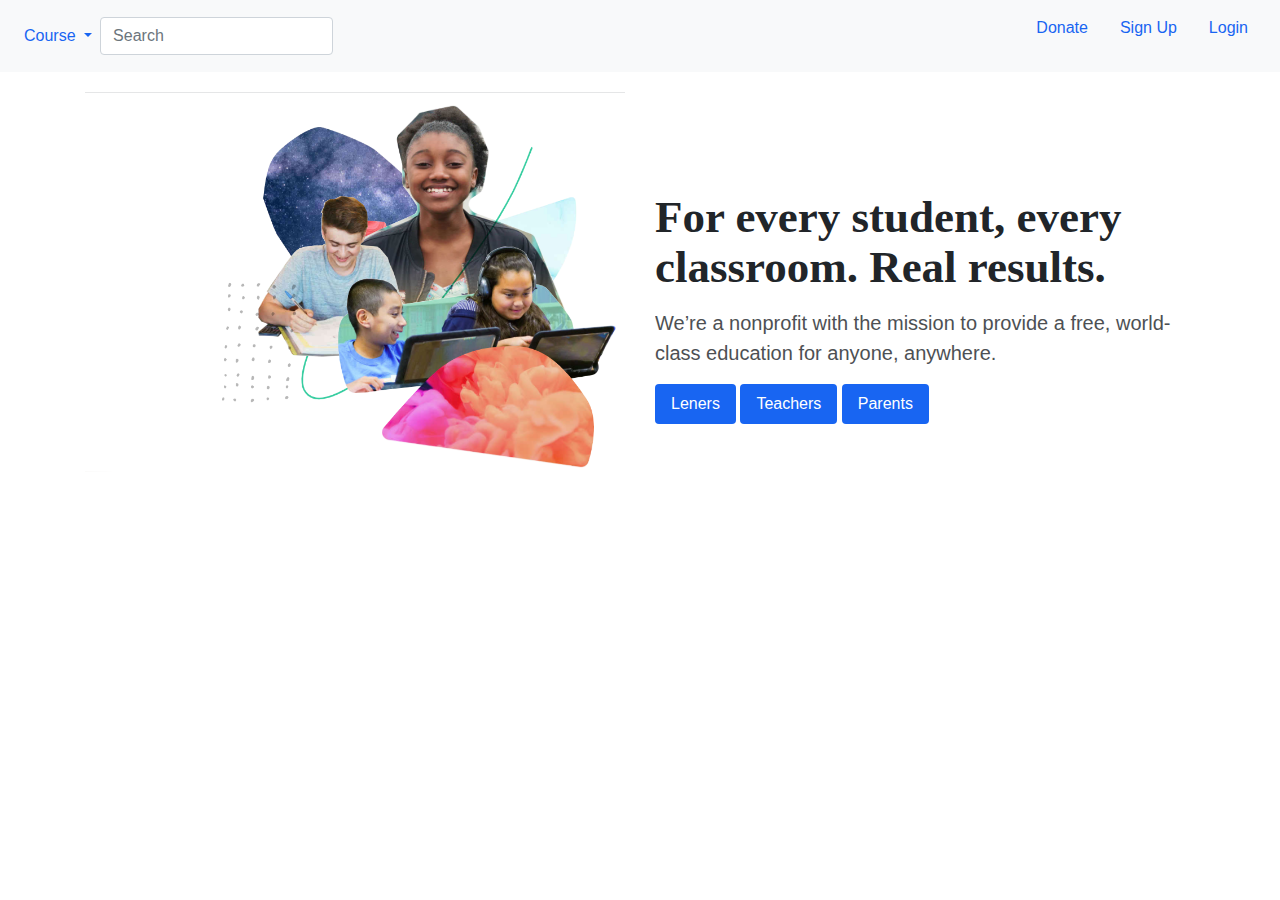
==== index.html @ 27c028d6 "asset a folder just used to add an image" ====
<!DOCTYPE html>
<html lang="en">
<head>
    <meta charset="UTF-8">
    <meta name="viewport" content="width=device-width, initial-scale=1.0">
    <title>Document</title>
    <link rel="stylesheet" href="css/bootstrap.css">
    <link rel="stylesheet" href="css/style.css">
</head>
<!-- <body>

    <h1>FIRST PROGRAM</h1>
    <nav class="navbar navbar-expand-lg navbar-light bg-light">
        <a class="nav-link dropdown-toggle" href="#" id="navbarDropdown" role="button" data-toggle="dropdown" aria-haspopup="true" aria-expanded="false">
            Course
          </a>
        
        <form class="form-inline my-2 my-lg-0">
            <input class="form-control mr-sm-2" type="search" placeholder="Search" aria-label="Search">
            <button class="btn btn-outline-success my-2 my-sm-0" type="submit">Search</button>
          </form>
        <button class="navbar-toggler" type="button" data-toggle="collapse" data-target="#navbarSupportedContent" aria-controls="navbarSupportedContent" aria-expanded="false" aria-label="Toggle navigation">
          <span class="navbar-toggler-icon"></span>
        </button>
      
        <div class="collapse navbar-collapse" id="navbarSupportedContent">
          <ul class="navbar-nav mr-auto">
            <li class="nav-item active">
              <a class="nav-link right" href="#">Donate <span class="sr-only" >(current)</span></a>
            </li>
            <li class="nav-item">
              <a class="nav-link" href="#">Log in</a>
            </li>
            <li class="nav-item dropdown">
              
              <div class="dropdown-menu" aria-labelledby="navbarDropdown">
                <a class="dropdown-item" href="#">Action</a>
                <a class="dropdown-item" href="#">Another action</a>
                <div class="dropdown-divider"></div>
                <a class="dropdown-item" href="#">Something else here</a>
              </div>
            </li>
            <li class="nav-item">
              <a class="nav-link disabled" href="#">Disabled</a>
            </li>
          </ul>
          
        </div>
      </nav>

    <div class="row">
       
        <div class="col">Section 1</div>
        <div class="col">Section 2</div>
        
     
</body> -->
<body>
    <nav class="navbar navbar-expand-lg navbar-light bg-light">
        <ul class="navbar-nav mr-auto">

            <li class="nav-item dropdown">
                <a class="nav-link dropdown-toggle text" href="#" id="navbarDropdown" role="button" data-toggle="dropdown" aria-haspopup="true" aria-expanded="false">
                  Course
                </a>
                <div class="dropdown-menu" aria-labelledby="navbarDropdown">
                  <a class="dropdown-item" href="#">Action</a>
                  <a class="dropdown-item" href="#">Another action</a>
                  <div class="dropdown-divider"></div>
                  <a class="dropdown-item" href="#">Something else here</a>
                </div>
              </li>
        </ul>

        <form class="form-inline my-2 my-lg-0">
            
            <input class="form-control mr-sm-2 text" type="search" placeholder="Search" aria-label="Search">
           
          </form>
        
      
        <div class="collapse navbar-collapse" id="navbarSupportedContent">
          <ul class="navbar-nav mr-auto">
            
          </ul>
          <div class="form-inline my-2 my-lg-0">
            <p class="nav-link text" >Donate </p>
            <p class="nav-link text" >Sign Up </p>
            <p class="nav-link text" > Login</p>
            
          </div>
        </div>
      </nav>
    <div class="container">
        <div class="row">
          <div class="col-lg-6">
              <img src="./asset/Capture1.PNG" alt="" class="img">
          </div>
          <div class="col-lg-6">
            <div class="head">
                <p class="text-head">For every student,
                    every classroom.
                    Real results.
                </p>
                <p class="text-sub">
                    We’re a nonprofit with the mission to provide a free, world-class education for anyone, anywhere.
                </p>
            </div>
            <div class="button-sec">
                <button class="button">Leners</button>
                <button class="button">Teachers</button>
                <button class="button">Parents</button>
            </div>
          </div>
        </div>
    </div>
      
</body>
</html>
---- css/style.css ----
.text
{
    color: #1865f2 !important;
}
.head
{
   margin-top: 100px;

}
.text-sub
{
  font-size: 20px;
  opacity: 0.8;  
}
.text-head
{
    font-family: 'Source Serif Pro', 'Noto Serif', serif !important;
    font-size: 45px !important;
    font-weight: 600 !important;
    line-height: 50px !important;
}
.button
 {
    -webkit-box-pack: center !important;
    -ms-flex-pack: center !important;
    -webkit-box-align: center !important;
    -ms-flex-align: center !important;
    position: relative !important;
    display: -webkit-inline-box !important;
    display: -moz-inline-box !important;
    display: -ms-inline-flexbox !important;
    display: -webkit-inline-flex !important;
    display: inline-flex !important;
    -webkit-align-items: center !important;
    align-items: center !important;
    -webkit-justify-content: center !important;
    justify-content: center !important;
    height: 40px !important;
    padding-top: 0px !important;
    padding-bottom: 0px !important;
    border: none !important;
    border-radius: 4px !important;
    cursor: pointer !important;
    outline: none !important;
    text-decoration: none !important;
    -moz-box-sizing: border-box !important;
    box-sizing: border-box !important;
    -ms-touch-action: manipulation !important;
    touch-action: manipulation !important;
    -webkit-user-select: none !important;
    -moz-user-select: none !important;
    -ms-user-select: none !important;
    user-select: none !important;
    background: #1865f2 !important;
    color: #ffffff !important;
    padding-left: 16px !important;
    padding-right: 16px !important;
}
.img
{
    width: 100%;
}
.container 
{
    
    margin-top: 20px;
}
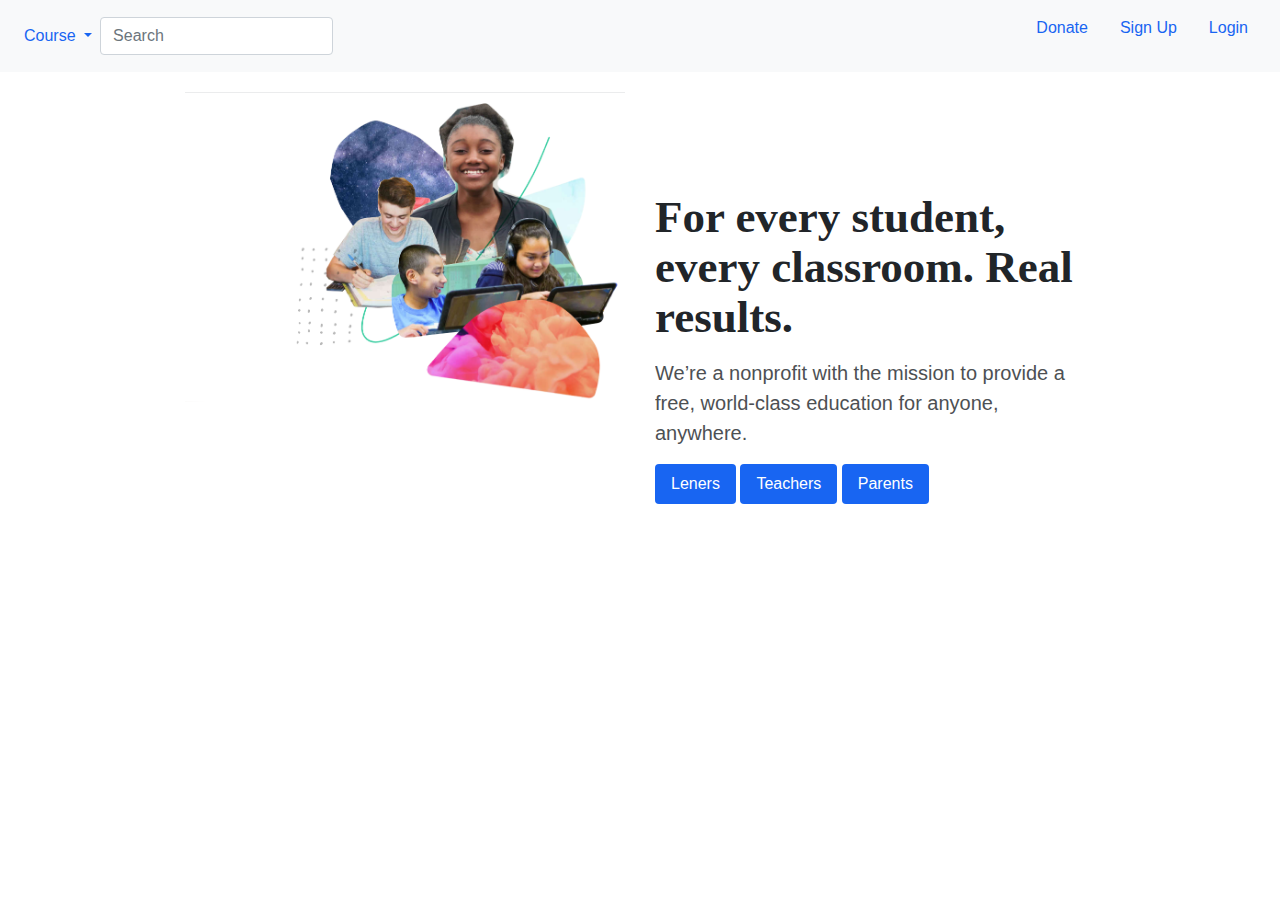
==== commit aeb93bb2: "edited the width of home page container" ====
--- a/index.html
+++ b/index.html
@@ -7,54 +7,7 @@
     <link rel="stylesheet" href="css/bootstrap.css">
     <link rel="stylesheet" href="css/style.css">
 </head>
-<!-- <body>
 
-    <h1>FIRST PROGRAM</h1>
-    <nav class="navbar navbar-expand-lg navbar-light bg-light">
-        <a class="nav-link dropdown-toggle" href="#" id="navbarDropdown" role="button" data-toggle="dropdown" aria-haspopup="true" aria-expanded="false">
-            Course
-          </a>
-        
-        <form class="form-inline my-2 my-lg-0">
-            <input class="form-control mr-sm-2" type="search" placeholder="Search" aria-label="Search">
-            <button class="btn btn-outline-success my-2 my-sm-0" type="submit">Search</button>
-          </form>
-        <button class="navbar-toggler" type="button" data-toggle="collapse" data-target="#navbarSupportedContent" aria-controls="navbarSupportedContent" aria-expanded="false" aria-label="Toggle navigation">
-          <span class="navbar-toggler-icon"></span>
-        </button>
-      
-        <div class="collapse navbar-collapse" id="navbarSupportedContent">
-          <ul class="navbar-nav mr-auto">
-            <li class="nav-item active">
-              <a class="nav-link right" href="#">Donate <span class="sr-only" >(current)</span></a>
-            </li>
-            <li class="nav-item">
-              <a class="nav-link" href="#">Log in</a>
-            </li>
-            <li class="nav-item dropdown">
-              
-              <div class="dropdown-menu" aria-labelledby="navbarDropdown">
-                <a class="dropdown-item" href="#">Action</a>
-                <a class="dropdown-item" href="#">Another action</a>
-                <div class="dropdown-divider"></div>
-                <a class="dropdown-item" href="#">Something else here</a>
-              </div>
-            </li>
-            <li class="nav-item">
-              <a class="nav-link disabled" href="#">Disabled</a>
-            </li>
-          </ul>
-          
-        </div>
-      </nav>
-
-    <div class="row">
-       
-        <div class="col">Section 1</div>
-        <div class="col">Section 2</div>
-        
-     
-</body> -->
 <body>
     <nav class="navbar navbar-expand-lg navbar-light bg-light">
         <ul class="navbar-nav mr-auto">
@@ -91,7 +44,7 @@
           </div>
         </div>
       </nav>
-    <div class="container">
+    <div class="container homepage-container">
         <div class="row">
           <div class="col-lg-6">
               <img src="./asset/Capture1.PNG" alt="" class="img">
--- a/css/style.css
+++ b/css/style.css
@@ -65,4 +65,9 @@
     
     margin-top: 20px;
 }
-   +   
+@media(min-width: 992px){
+    .homepage-container{
+        max-width: 940px;
+    }
+}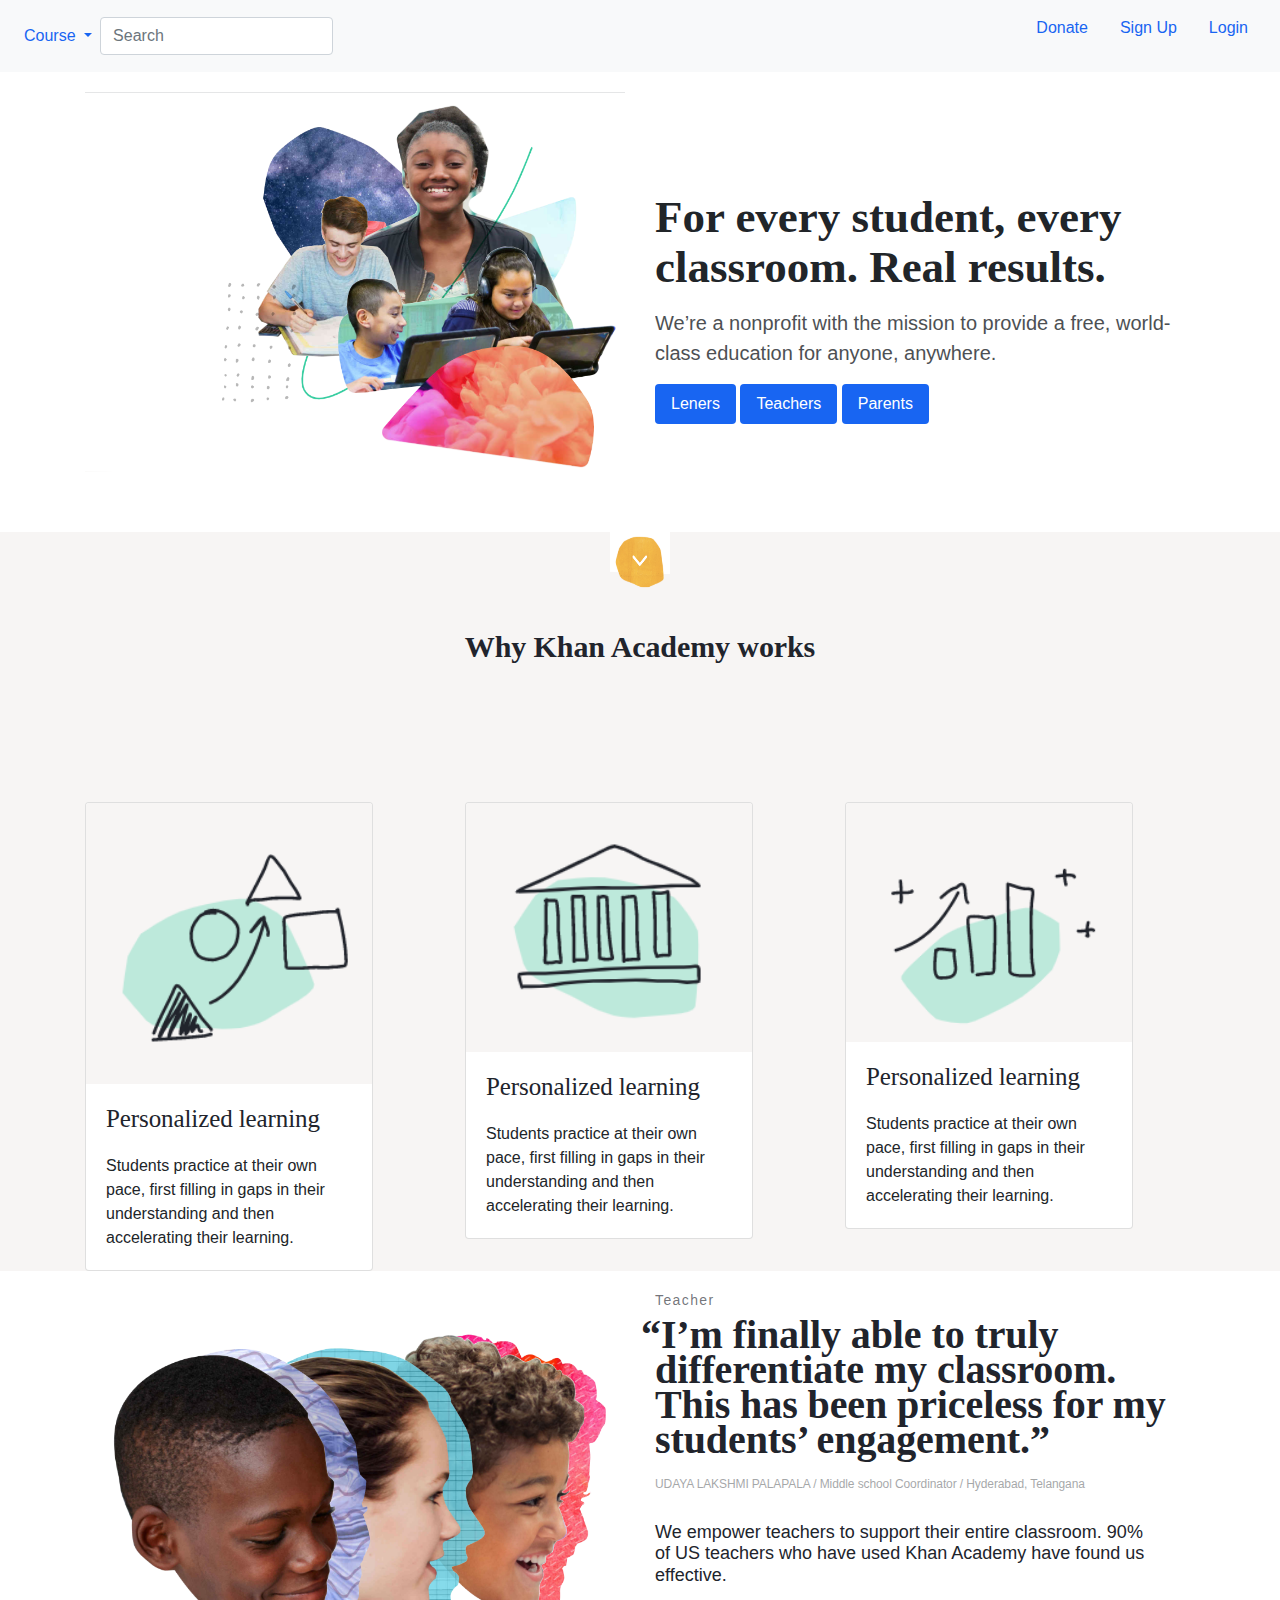
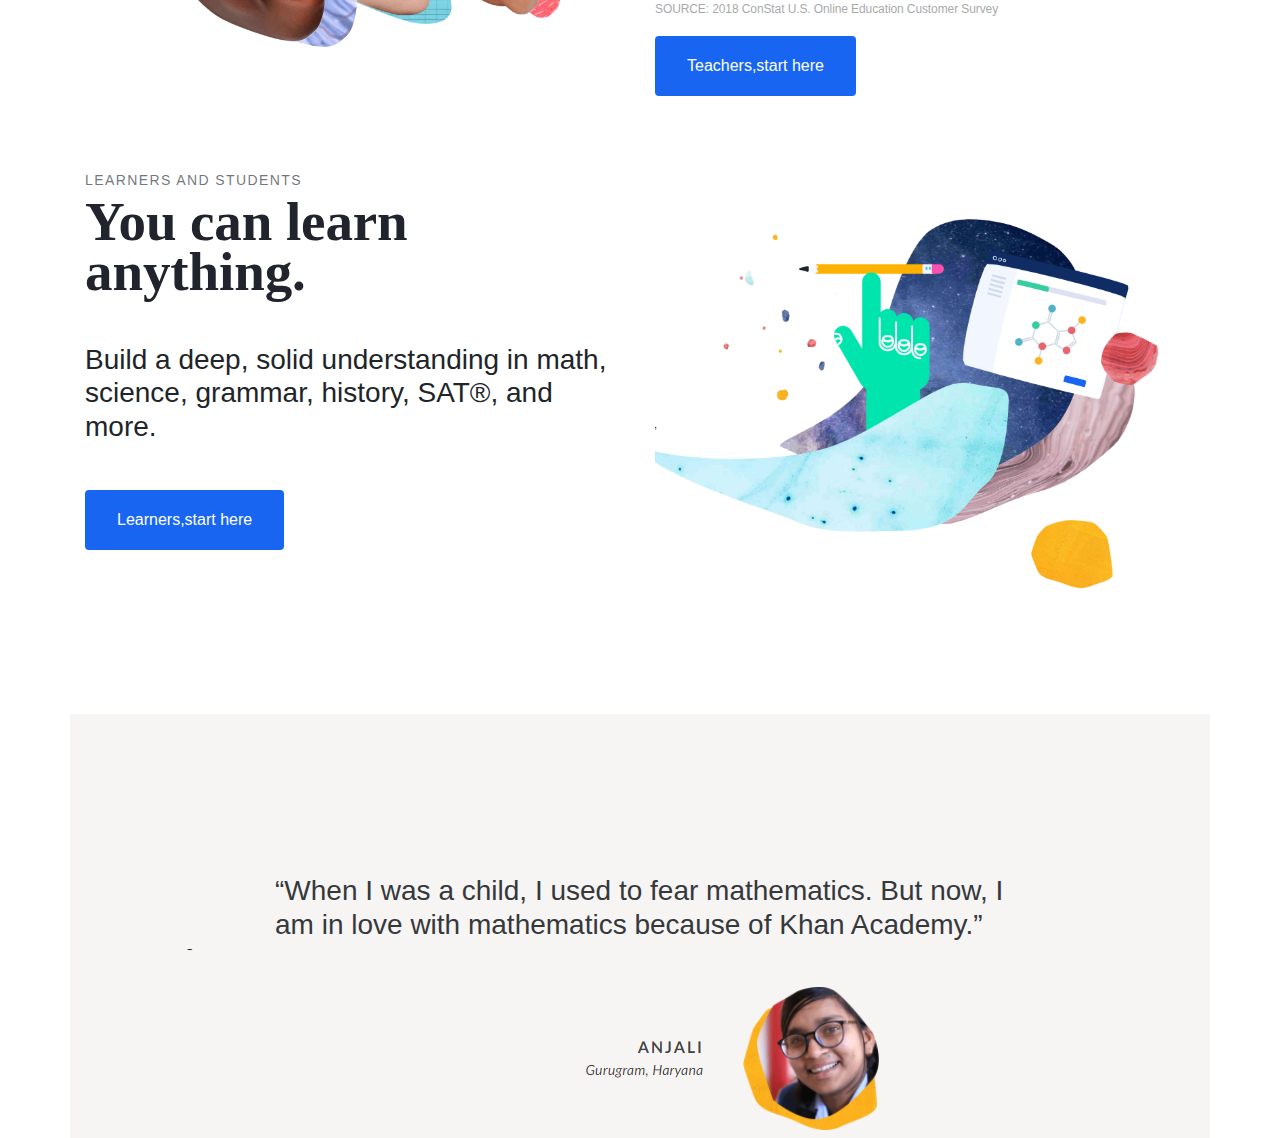
==== commit 0610400d: "today" ====
--- a/index.html
+++ b/index.html
@@ -7,7 +7,54 @@
     <link rel="stylesheet" href="css/bootstrap.css">
     <link rel="stylesheet" href="css/style.css">
 </head>
-
+<!-- <body>
+
+    <h1>FIRST PROGRAM</h1>
+    <nav class="navbar navbar-expand-lg navbar-light bg-light">
+        <a class="nav-link dropdown-toggle" href="#" id="navbarDropdown" role="button" data-toggle="dropdown" aria-haspopup="true" aria-expanded="false">
+            Course
+          </a>
+        
+        <form class="form-inline my-2 my-lg-0">
+            <input class="form-control mr-sm-2" type="search" placeholder="Search" aria-label="Search">
+            <button class="btn btn-outline-success my-2 my-sm-0" type="submit">Search</button>
+          </form>
+        <button class="navbar-toggler" type="button" data-toggle="collapse" data-target="#navbarSupportedContent" aria-controls="navbarSupportedContent" aria-expanded="false" aria-label="Toggle navigation">
+          <span class="navbar-toggler-icon"></span>
+        </button>
+      
+        <div class="collapse navbar-collapse" id="navbarSupportedContent">
+          <ul class="navbar-nav mr-auto">
+            <li class="nav-item active">
+              <a class="nav-link right" href="#">Donate <span class="sr-only" >(current)</span></a>
+            </li>
+            <li class="nav-item">
+              <a class="nav-link" href="#">Log in</a>
+            </li>
+            <li class="nav-item dropdown">
+              
+              <div class="dropdown-menu" aria-labelledby="navbarDropdown">
+                <a class="dropdown-item" href="#">Action</a>
+                <a class="dropdown-item" href="#">Another action</a>
+                <div class="dropdown-divider"></div>
+                <a class="dropdown-item" href="#">Something else here</a>
+              </div>
+            </li>
+            <li class="nav-item">
+              <a class="nav-link disabled" href="#">Disabled</a>
+            </li>
+          </ul>
+          
+        </div>
+      </nav>
+
+    <div class="row">
+       
+        <div class="col">Section 1</div>
+        <div class="col">Section 2</div>
+        
+     
+</body> -->
 <body>
     <nav class="navbar navbar-expand-lg navbar-light bg-light">
         <ul class="navbar-nav mr-auto">
@@ -44,7 +91,7 @@
           </div>
         </div>
       </nav>
-    <div class="container homepage-container">
+    <div class="container">
         <div class="row">
           <div class="col-lg-6">
               <img src="./asset/Capture1.PNG" alt="" class="img">
@@ -67,6 +114,117 @@
           </div>
         </div>
     </div>
-      
+   <div class=second-section>
+     <div class="center-align">
+            <img src="asset/5.PNG" class="img-btn">
+     </div>
+    <h2 class="h2-style">Why Khan Academy works</h2> 
+    <div class="container">
+      <div class="row">
+        <div class="col-lg-4">
+          <div class="card" style="width: 18rem;">
+            <img src="./asset/1.PNG" class="card-img-top" alt="...">
+            <div class="card-body">
+              <h3 class=h3-style>Personalized learning</h3>
+              <p class="card-text">Students practice at their own pace, first filling in gaps in their understanding and then accelerating their learning.</p>
+            </div>
+          </div>
+        </div>
+        <div class="col-lg-4">
+          <div class="card" style="width: 18rem;">
+            <img src="./asset/2.PNG" class="card-img-top" alt="...">
+            <div class="card-body">
+              <h3 class=h3-style>Personalized learning</h3>
+              <p class="card-text">Students practice at their own pace, first filling in gaps in their understanding and then accelerating their learning.</p>
+            </div>
+          </div>
+        </div>
+        <div class="col-lg-4">
+          <div class="card" style="width: 18rem;">
+            <img src="./asset/3.PNG" class="card-img-top" alt="...">
+            <div class="card-body">
+              <h3 class=h3-style>Personalized learning</h3>
+              <p class="card-text">Students practice at their own pace, first filling in gaps in their understanding and then accelerating their learning.</p>
+            </div>
+          </div>
+        </div>
+  
+        </div>
+    </div>
+    </div>
+   </div>
+  <div class="container">
+    <div class="row">
+      <div class="col-lg-6">
+          <img src="./asset/4.PNG" alt="" class="img-159">
+      </div>
+      <div class="col-lg-6">
+       
+          <h6 class="h6-sub">
+           Teacher
+          </h6>
+          <h1 class="font-sub">
+            <b>“I’m finally able to truly differentiate my classroom. This has been priceless for my students’ engagement.”</b>
+          </h1>
+          <h6 class="h6-small">
+            UDAYA LAKSHMI PALAPALA / Middle school Coordinator / Hyderabad, Telangana
+          </h6>
+          <h5 class="h3-sub">
+            We empower teachers to support their entire classroom. 90% of US teachers who have used Khan Academy have found us effective.
+          </h5>
+          <h6 class=h6-175>
+            SOURCE: 2018 ConStat U.S. Online Education Customer Survey
+          </h6>
+          <div class="button-sec">
+            <button class="button-179">Teachers,start here</button>
+           
+           </div>
+      </div> 
+    </div>
+    </div>    
+          
+    </div>
+    <div class=container>
+      <div class="row">
+        <div class="col-lg-6">
+          <h6 class="h6-sub">
+            LEARNERS AND STUDENTS
+           </h6>
+          <h1 class=h1-193>
+            <b>You can learn anything.</b>
+            </h1>
+            <h3 class="h3-196">
+              Build a deep, solid understanding in math, science, grammar, history, SAT®, and more.
+            </h3> 
+            <div class="button-sec">
+              <button class="button-179">Learners,start here</button>
+             
+             </div>
+         </div> 
+            <div class="col-lg-6">
+              <img src="./asset/6.PNG" alt="" class="img-159">
+             </div>    
+
+
+       
+     </div>
+
+
+    </div>
+     <div class="container fourth-section">
+       <div class="row">
+         <div class="col-2"></div>
+         <div class="col-8">
+          <h2 class=h2-215>“When I was a child, I used to fear mathematics. But now, I am in love with mathematics because of Khan Academy.”</h2>
+         </div>
+         <div class="col-2"></div>
+         <div class="botm">
+           <img src="./asset/7.PNG" alt="" class="image">    
+         </div>
+       </div>
+        
+      </div>
+   
+
 </body>
 </html>--- a/css/style.css
+++ b/css/style.css
@@ -66,8 +66,231 @@
     margin-top: 20px;
 }
    
-@media(min-width: 992px){
+/* @media(min-width: 992px){
     .homepage-container{
         max-width: 940px;
     }
-}+}
+
+.sample-div, .row-div, .col-divs{
+    border: 2px solid red;
+    padding: 5px;
+}
+
+.sample-div{
+    margin-bottom: 200px
+}
+
+.row-div{
+    border-color: blue;
+    margin-left: 0px;
+    margin-right: 0px;
+} */
+
+.col-divs{
+    border-color: green;
+    height: 200px;
+}
+._1whfp2yNaN {
+    border: 0px !important;
+    padding: 0px !important;
+    margin: 0px !important;
+    background-color: transparent !important;
+    position: absolute !important;
+    left: 50% !important;
+    background-image: url(https://cdn.kastatic.org/images/marketing-content/button-background-orange.png) !important;
+    background-repeat: no-repeat !important;
+    background-position: center !important;
+    background-size: cover !important;
+    height: 75px !important;
+    width: 91px !important;
+    transform: translateX(-50%) !important;
+    cursor: pointer !important;
+}
+.second-section
+{
+ background-color:#F7F5F4;
+ margin-top: 60px;   
+
+}
+.h2-style {
+    -webkit-font-smoothing: antialiased !important;
+    -moz-osx-font-smoothing: grayscale !important;
+    margin-top: 0px !important;
+    margin-bottom: 0px !important;
+    color: #21242c !important;
+    display: block !important;
+    font-family: 'Source Serif Pro', 'Noto Serif', serif !important;
+    font-size: 30px !important;
+    font-weight: 600 !important;
+    line-height: 100px !important;
+    letter-spacing: -0.1px !important;
+    margin: -40px auto 0 !important;
+    padding: 45px 0 85px !important;
+    text-align: center !important;
+    max-width: 800px !important;
+}
+.h3-style
+{
+        -webkit-font-smoothing: antialiased !important;
+        -moz-osx-font-smoothing: grayscale !important;
+        margin-top: 0px !important;
+        margin-bottom: 0px !important;
+        color: #21242c !important;
+        display: block !important;
+        font-family: 'Source Serif Pro', 'Noto Serif', serif !important;
+        font-size: 25px !important;
+        font-weight: 400 !important;
+        line-height: 30px !important;
+        letter-spacing: -0.1px !important;
+        margin: 0 0 20px 0 !important;
+    
+}
+.img-btn
+{
+    margin:0 auto;
+    width: 60px;
+    height:60px ;
+}
+.center-align{
+    min-width: 100vh;
+    display: flex;
+    justify-content: centers;
+    cursor: pointer;
+}
+.h6-sub
+{ 
+   
+    webkit-font-smoothing: antialiased !important;
+    -moz-osx-font-smoothing: grayscale !important;
+    display: block !important;
+    font-family: Lato, 'Noto Sans', sans-serif !important;
+    font-size: 14px !important;
+    font-weight: 400 !important;
+    line-height: 18px !important;
+    letter-spacing: 0.1em !important;
+    color: rgba(33, 36, 44, 0.64) !important;
+    margin: 10 0 107px 0 !important;  
+}
+.font-sub
+{
+    
+    margin-top: 0px !important;
+    margin-bottom: 20px !important;
+    color: #21242c !important;
+    display: block !important;
+    font-family: 'Source Serif Pro', 'Noto Serif', serif !important;
+    font-size: 40px !important;
+    font-weight: 600 !important;
+    line-height: 35px !important;
+    letter-spacing: -0.1px !important;
+    text-indent: -0.35em !important;
+}
+
+.h6-small
+{   
+    margin-top: 100px
+    display: block !important;
+    font-family: Lato, 'Noto Sans', sans-serif !important;
+    font-size: 12px;
+    opacity: .4;
+    letter-spacing: -0.1px !important;
+    margin-bottom:30px;
+}
+.h3-sub
+{
+    color: #21242c !important;
+    display: block !important;
+    font-family: Lato, 'Noto Sans', sans-serif !important;
+    font-size: 18px !important;
+    line-height: 30px
+    opacity: .9;
+    margin-right:40px;
+    margin-bottom:15px;
+    
+}
+.h6-175
+{
+    margin-top: 10px;
+    display: block !important;
+    font-family: Lato, 'Noto Sans', sans-serif !important;
+    font-size: 12px;
+    opacity: .4;
+    letter-spacing: -0.1px !important;
+      margin-bottom:20px;   
+}
+.button-179
+{
+    webkit-box-pack: center !important;
+    -ms-flex-pack: center !important;
+    -webkit-box-align: center !important;
+    -ms-flex-align: center !important;
+    position: relative !important;
+    display: -webkit-inline-box !important;
+    display: -moz-inline-box !important;
+    display: -ms-inline-flexbox !important;
+    display: -webkit-inline-flex !important;
+    display: inline-flex !important;
+    -webkit-align-items: center !important;
+    align-items: center !important;
+    -webkit-justify-content: center !important;
+    justify-content: center !important;
+    padding-top: 0px !important;
+    padding-bottom: 0px !important;
+    border: none !important;
+    border-radius: 4px !important;
+    cursor: pointer !important;
+    outline: none !important;
+    text-decoration: none !important;
+    -moz-box-sizing: border-box !important;
+    box-sizing: border-box !important;
+    -ms-touch-action: manipulation !important;
+    touch-action: manipulation !important;
+    -webkit-user-select: none !important;
+    -moz-user-select: none !important;
+    -ms-user-select: none !important;
+    user-select: none !important;
+    background: #1865f2 !important;
+    color: #ffffff !important;
+    padding-left: 32px !important;
+    padding-right: 32px !important;
+    height: 60px !important;
+    
+}
+.img-159
+{
+    width: 100%;
+    margin-bottom: 100px;
+}
+.h1-193
+{
+    webkit-font-smoothing: antialiased !important;
+    -moz-osx-font-smoothing: grayscale !important;
+    margin-top: 0px !important;
+    margin-bottom: 46px !important;
+    padding-right: 10px;
+    color: #21242c !important;
+    display: block !important;
+    font-family: 'Source Serif Pro', 'Noto Serif', serif !important;
+    font-size: 55px !important;
+    font-weight: 600 !important;
+    line-height: 50px !important;
+    letter-spacing: -0.1px !important;
+}
+.h3-196
+{
+ margin-bottom: 46px;
+}
+.fourth-section
+{
+ background-color:#F7F5F4;
+ width: 100%; 
+
+}
+.h2-215
+{    
+background-color:#F7F5F4;
+font-size: 28px;
+opacity: .9;
+margin-top: 10rem;
+}
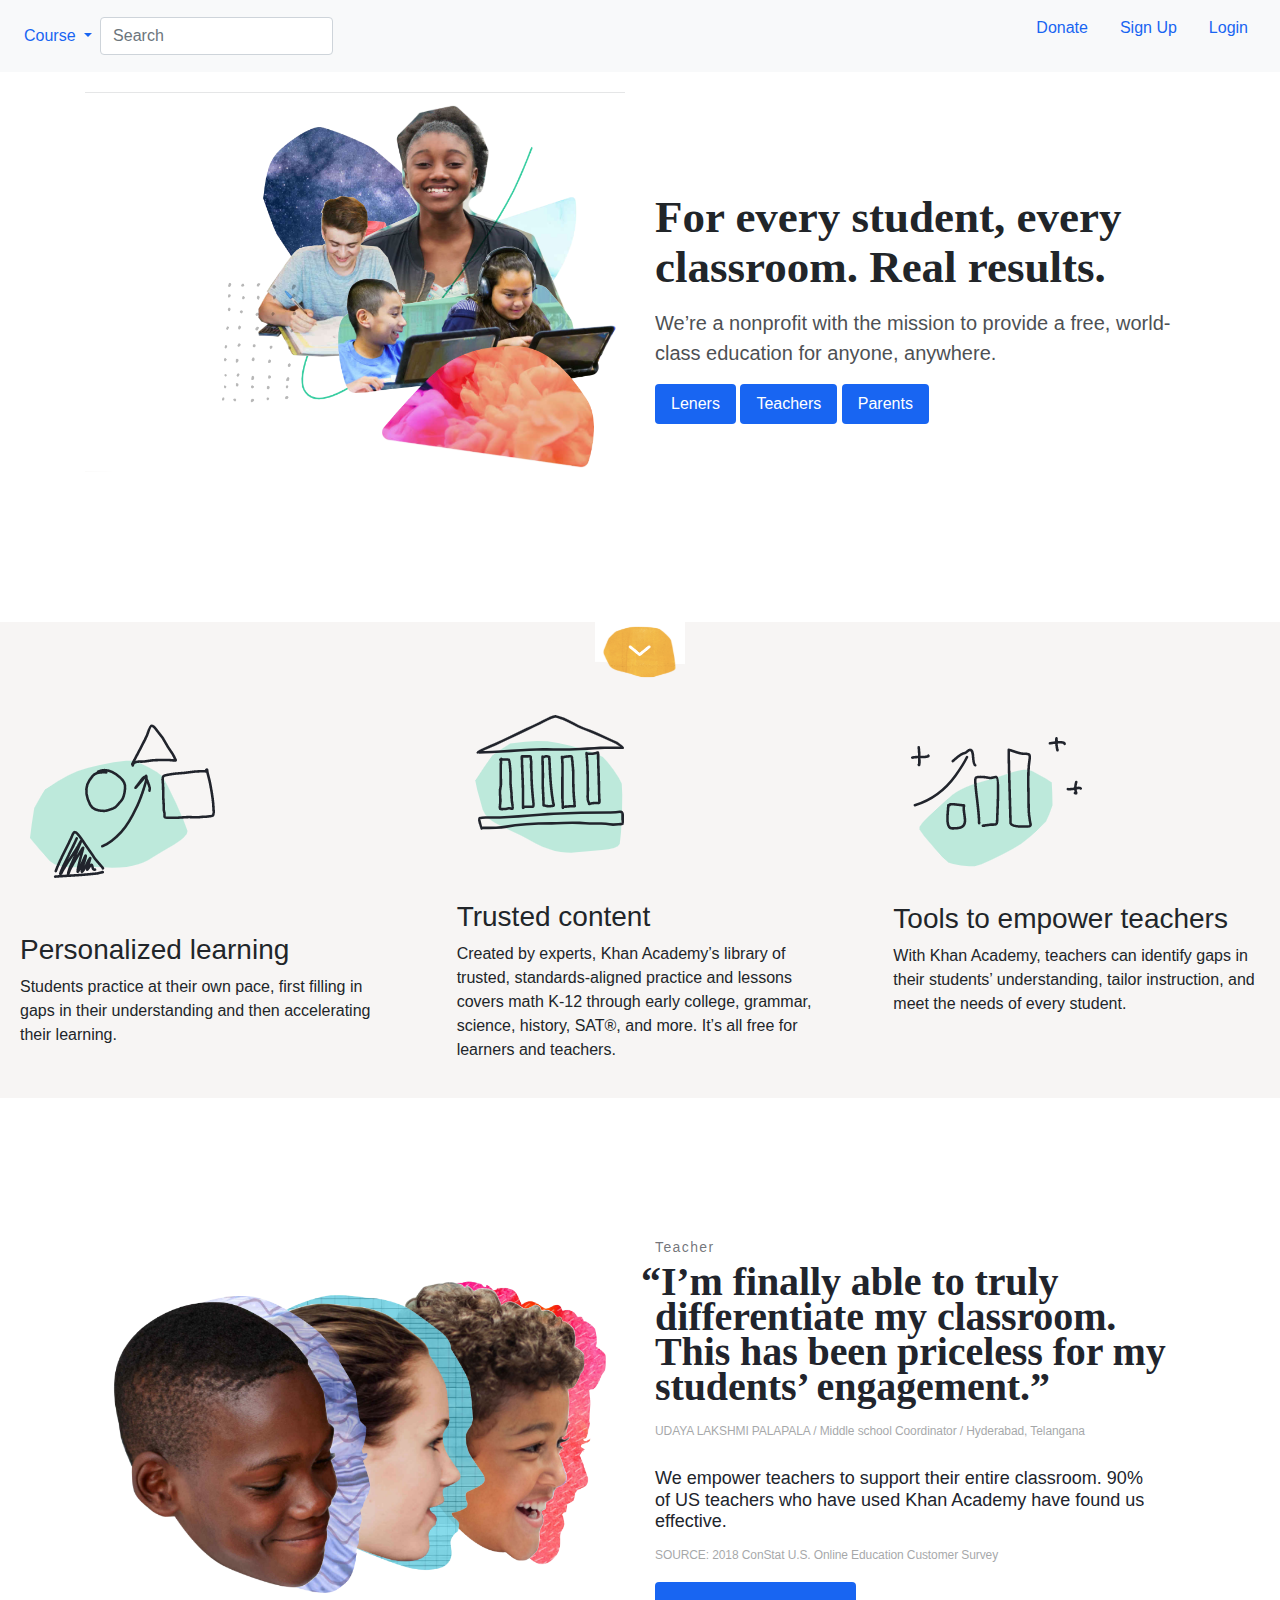
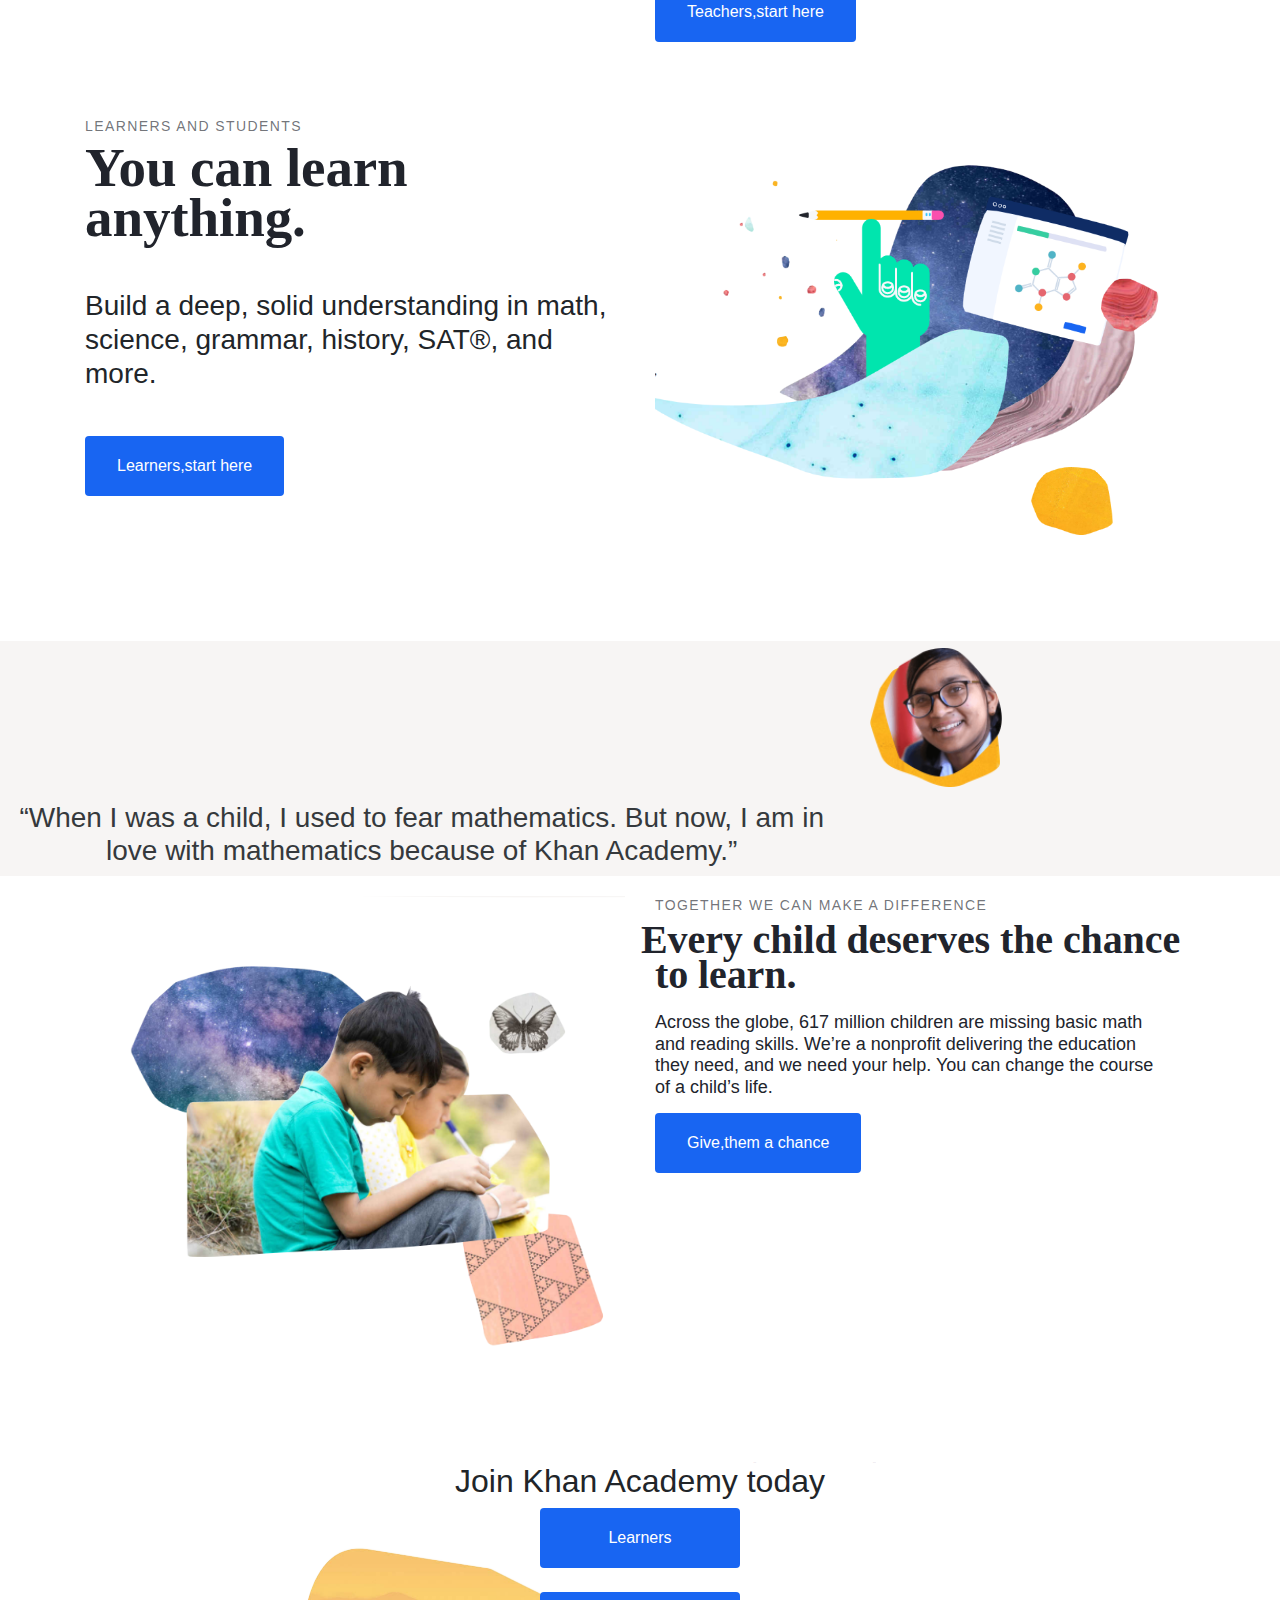
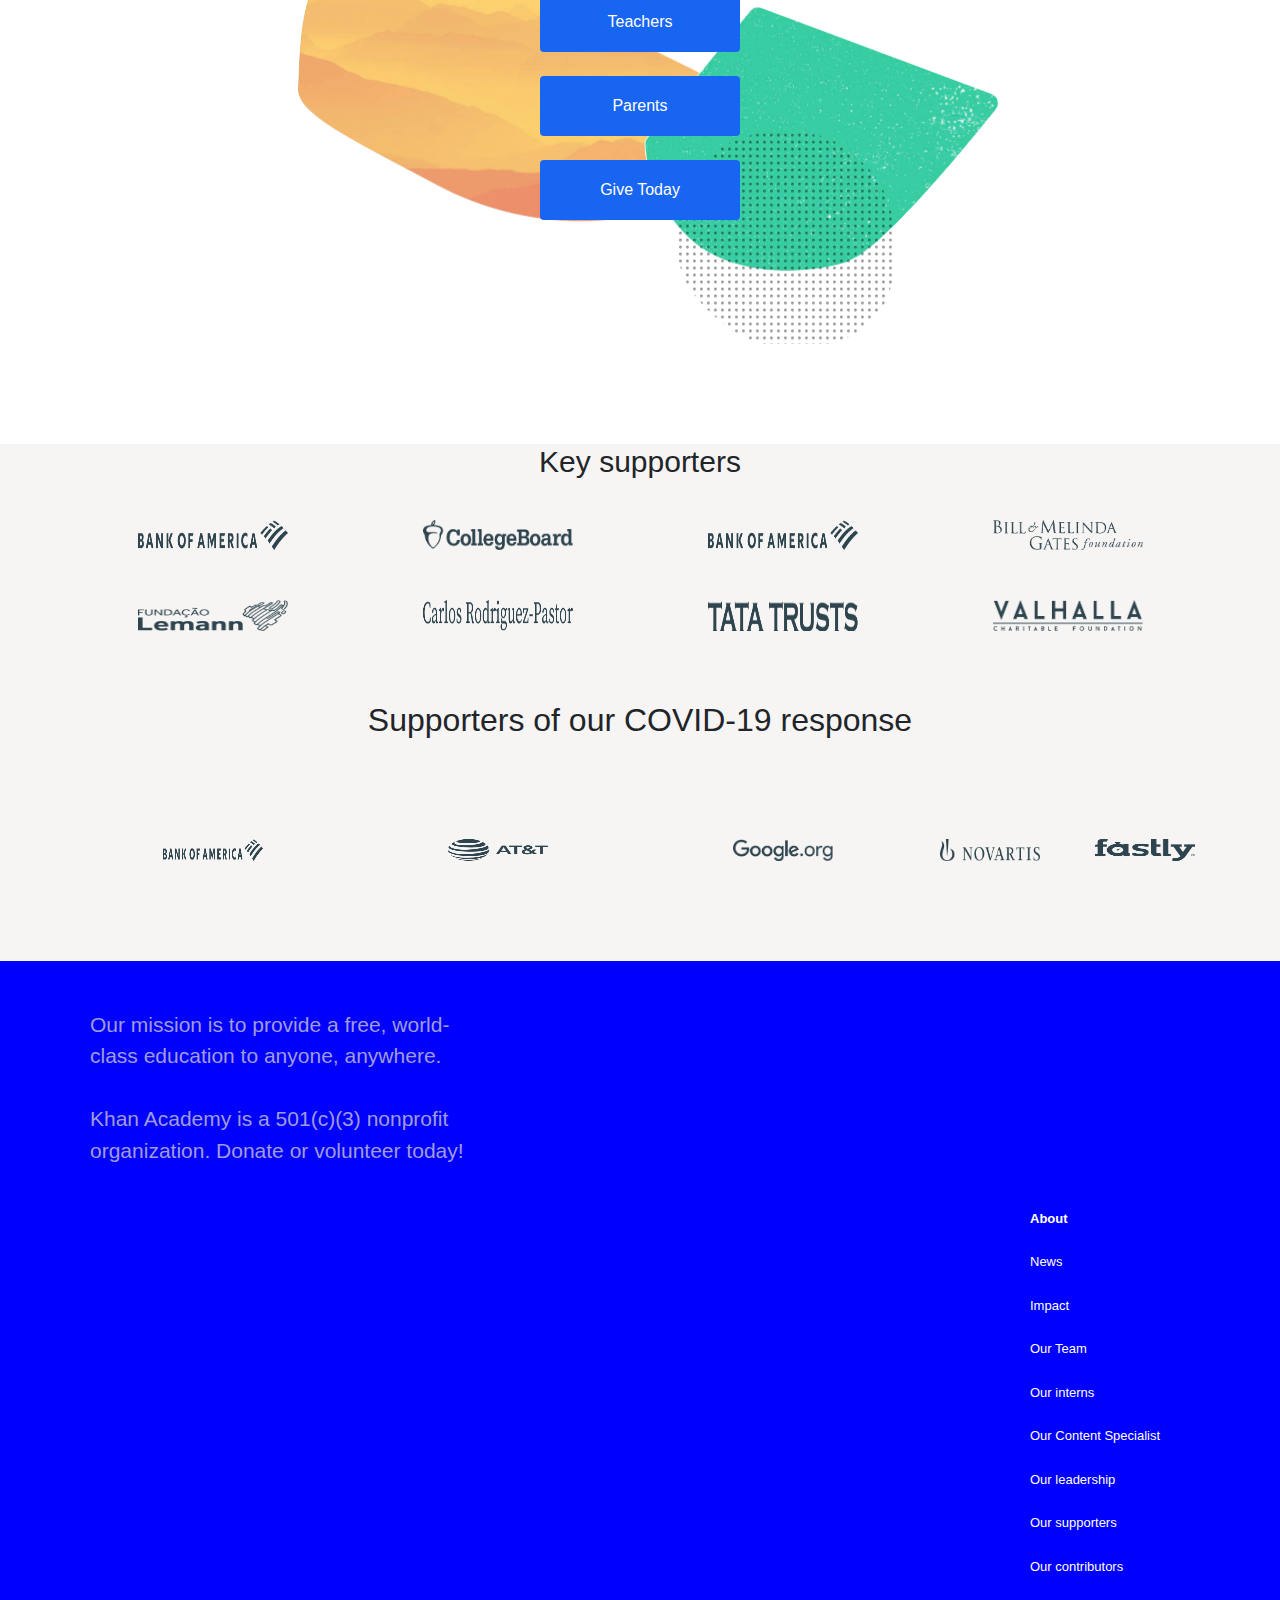
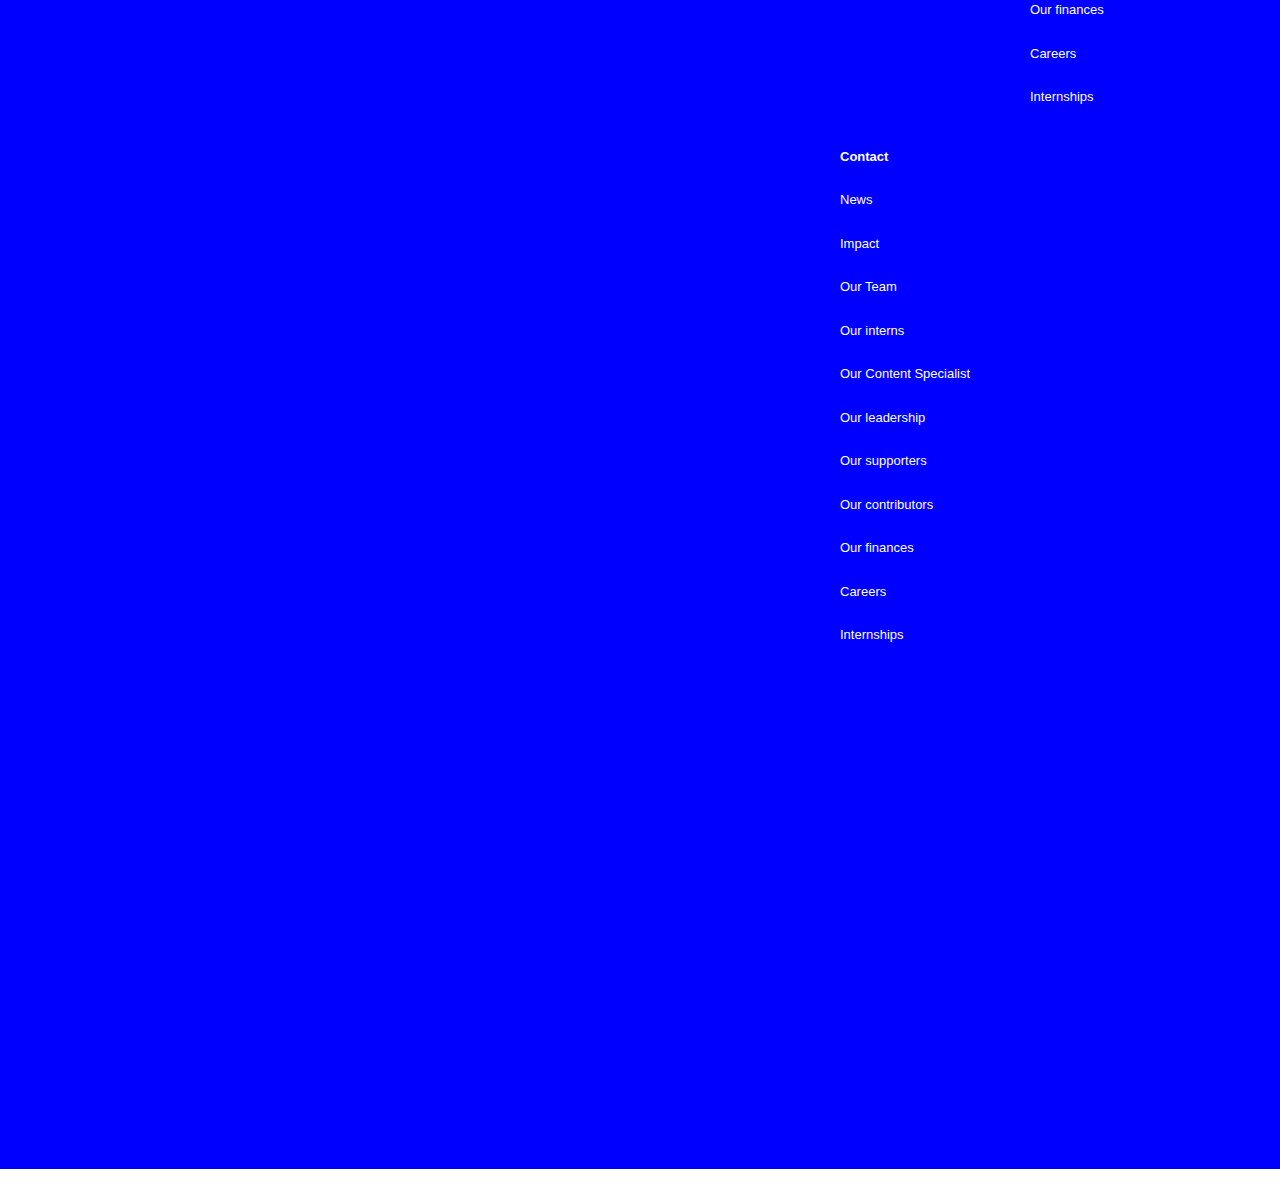
==== commit 2d408221: "saturday footer sectio" ====
--- a/index.html
+++ b/index.html
@@ -7,54 +7,6 @@
     <link rel="stylesheet" href="css/bootstrap.css">
     <link rel="stylesheet" href="css/style.css">
 </head>
-<!-- <body>
-
-    <h1>FIRST PROGRAM</h1>
-    <nav class="navbar navbar-expand-lg navbar-light bg-light">
-        <a class="nav-link dropdown-toggle" href="#" id="navbarDropdown" role="button" data-toggle="dropdown" aria-haspopup="true" aria-expanded="false">
-            Course
-          </a>
-        
-        <form class="form-inline my-2 my-lg-0">
-            <input class="form-control mr-sm-2" type="search" placeholder="Search" aria-label="Search">
-            <button class="btn btn-outline-success my-2 my-sm-0" type="submit">Search</button>
-          </form>
-        <button class="navbar-toggler" type="button" data-toggle="collapse" data-target="#navbarSupportedContent" aria-controls="navbarSupportedContent" aria-expanded="false" aria-label="Toggle navigation">
-          <span class="navbar-toggler-icon"></span>
-        </button>
-      
-        <div class="collapse navbar-collapse" id="navbarSupportedContent">
-          <ul class="navbar-nav mr-auto">
-            <li class="nav-item active">
-              <a class="nav-link right" href="#">Donate <span class="sr-only" >(current)</span></a>
-            </li>
-            <li class="nav-item">
-              <a class="nav-link" href="#">Log in</a>
-            </li>
-            <li class="nav-item dropdown">
-              
-              <div class="dropdown-menu" aria-labelledby="navbarDropdown">
-                <a class="dropdown-item" href="#">Action</a>
-                <a class="dropdown-item" href="#">Another action</a>
-                <div class="dropdown-divider"></div>
-                <a class="dropdown-item" href="#">Something else here</a>
-              </div>
-            </li>
-            <li class="nav-item">
-              <a class="nav-link disabled" href="#">Disabled</a>
-            </li>
-          </ul>
-          
-        </div>
-      </nav>
-
-    <div class="row">
-       
-        <div class="col">Section 1</div>
-        <div class="col">Section 2</div>
-        
-     
-</body> -->
 <body>
     <nav class="navbar navbar-expand-lg navbar-light bg-light">
         <ul class="navbar-nav mr-auto">
@@ -114,45 +66,51 @@
           </div>
         </div>
     </div>
-   <div class=second-section>
+   <section class="second-section">
      <div class="center-align">
-            <img src="asset/5.PNG" class="img-btn">
-     </div>
-    <h2 class="h2-style">Why Khan Academy works</h2> 
-    <div class="container">
-      <div class="row">
-        <div class="col-lg-4">
-          <div class="card" style="width: 18rem;">
-            <img src="./asset/1.PNG" class="card-img-top" alt="...">
-            <div class="card-body">
-              <h3 class=h3-style>Personalized learning</h3>
-              <p class="card-text">Students practice at their own pace, first filling in gaps in their understanding and then accelerating their learning.</p>
-            </div>
-          </div>
-        </div>
-        <div class="col-lg-4">
-          <div class="card" style="width: 18rem;">
-            <img src="./asset/2.PNG" class="card-img-top" alt="...">
-            <div class="card-body">
-              <h3 class=h3-style>Personalized learning</h3>
-              <p class="card-text">Students practice at their own pace, first filling in gaps in their understanding and then accelerating their learning.</p>
-            </div>
-          </div>
-        </div>
-        <div class="col-lg-4">
-          <div class="card" style="width: 18rem;">
-            <img src="./asset/3.PNG" class="card-img-top" alt="...">
-            <div class="card-body">
-              <h3 class=h3-style>Personalized learning</h3>
-              <p class="card-text">Students practice at their own pace, first filling in gaps in their understanding and then accelerating their learning.</p>
-            </div>
-          </div>
-        </div>
-  
-        </div>
-    </div>
-    </div>
-   </div>
+       <img src="asset/5.PNG" class="img-btn text-center">
+       
+      </div>
+     <div class="row">
+      
+       
+      <div class="col-md-4">
+        <div class="imgfor3sec" >
+          <img src="./asset/1.PNG">
+          <div class="card-body">
+            <h3>Personalized learning</h3>
+            <p class="smallpara">Students practice at their own pace, first filling in gaps in their understanding and then accelerating their learning.</p>
+          </div>
+        </div>
+      </div>
+      <div class="col-md-4">
+        <div class="imgfor3sec">
+          <img src="./asset/2.PNG" >
+          <div class="card-body">
+            <h3 >Trusted content</h3>
+            <p class="smallpara">Created by experts, Khan Academy’s library of trusted, standards-aligned practice and lessons covers math K-12 through early college, grammar, science, history, SAT®, and more. It’s all free for learners and teachers.</p>
+          </div>
+        </div>
+      </div>
+      <div class="col-md-4">
+        <div class="imgfor3sec" >
+          <img src="./asset/3.PNG" >
+          <div class="card-body">
+            <h3>Tools to empower teachers</h3>
+            <p class="smallpara">With Khan Academy, teachers can identify gaps in their students’ understanding, tailor instruction, and meet the needs of every student.</p>
+          </div>
+        </div>
+      
+
+      </div>
+  </div>
+  </div>
+ </div>
+</section><br><br><br><br><br>
+
+</div>
+
+
   <div class="container">
     <div class="row">
       <div class="col-lg-6">
@@ -211,20 +169,184 @@
 
 
     </div>
-     <div class="container fourth-section">
-       <div class="row">
-         <div class="col-2"></div>
-         <div class="col-8">
-          <h2 class=h2-215>“When I was a child, I used to fear mathematics. But now, I am in love with mathematics because of Khan Academy.”</h2>
+     <div class=" fourth-section">
+        <div class="row">
+         
+             <div class="col-8">
+               <h2 class="h2-215 text-center">“When I was a child, I used to fear mathematics. But now, I am in love with mathematics because of Khan Academy.”</h2>
+              </div>
+         
+              <div class="botm">
+                <img src="./asset/quoteperson.PNG" alt="" class="image">    
+              </div>
+
          </div>
-         <div class="col-2"></div>
-         <div class="botm">
-           <img src="./asset/7.PNG" alt="" class="image">    
-         </div>
-       </div>
         
       </div>
-   
+      <div class="container">
+        <div class="row">
+          <div class="col-lg-6">
+              <img src="./asset/8.PNG" alt="" class="img-159">
+          </div>
+          <div class="col-lg-6">
+           
+              <h6 class="h6-sub">
+                TOGETHER WE CAN MAKE A DIFFERENCE
+              </h6>
+              <h1 class="font-sub">
+                <b>Every child deserves the chance to learn.</b>
+              </h1>
+              
+              <h5 class="h3-sub">
+                Across the globe, 617 million children are missing basic math and reading skills. We’re a nonprofit delivering the education they need, and we need your help. You can change the course of a child’s life.
+              </h5>
+              <div class="button-sec">
+                <button class="button-179">Give,them a chance</button>
+               
+               </div>
+           </div>
+        </div> 
+      </div>
+      
+      <section >
+           
+              <div class="row">
+                
+
+                <div class="col-lg-12 text-center c-206 ">
+                  <h2 class="h2-254 text-center">Join Khan Academy today</h2>
+                  <button class="button-255">Learners</button><br><br>
+                 <button class="button-255">Teachers</button><br><br>
+                 <button class="button-255">Parents</button><br><br>
+                 <button class="button-255">Give Today</button> <br><br>
+                </div>
+                
+                  
+
+                </div>
+
+            </section>
+
+              
+
+                 
+                  <section class="sec-240">
+                             <div class="container">
+                                <h1 class="h1-228 text-center">Key supporters</h1>
+                                <div class="row text-center">
+                                <div class="col-lg-3 text-center">
+                                <img src="asset/bank-of-america-gray@2x.png" alt="" class="img-237">
+                                </div>
+                                <div class="col-lg-3 text-center"> <img src="asset/college-board-gray@2x.png" alt="" class="img-237">
+                                </div>
+                                <div class="col-lg-3 text-center"><img src="asset/bank-of-america-gray@2x.png" alt="" class="img-237"></div>
+                                <div class="col-lg-3 text-center"><img src="asset/gates-foundation-gray@2x.png" alt="" class="img-237"></div>
+                                </div>  
+                                <div class="row text-center">     
+                                <div class="col-lg-3">
+                                <img src="asset/lemann-foundation-gray@2x.png" alt="" class="img-237"></div>
+                                <div class="col-lg-3">
+                                <img src="asset/carlos-rodriguez-pastor-gray@2x.png" alt="" class="img-237"></div>  
+                                <div class="col-lg-3">
+                                <img src="asset/tata-trusts-gray@2x.png" alt="" class="img-237"></div>
+                                <div class=col-lg-3>
+                                <img src="asset/valhalla-gray@2x.png" alt="" class="img-237"></div>
+                                </div>
+                              </div>
+                              <div class="container">
+                                 <h2 class="h2-237 text-center">Supporters of our COVID-19 response</h2>
+                                    <div class="row text-center"> 
+                                       <div class="col-lg-3 text-center">
+                                        <img src="asset/bank-of-america-gray@2x.png" alt="" class="img-260" ></div>
+                                        <div class="col-lg-3 text-center">
+                                        <img src="asset/att-gray@2x.png" alt="" class="img-260" ></div>
+                                        <div class="col-lg-3 text-center">
+                                        <img src="asset/google-gray@2x.png" alt="" class="img-260" ></div>
+                                        <div class="col-lg-3 text-center">
+                                        <img src="asset/novartis-gray@2x.png" alt="" class="img-260" > <img src="asset/fastly-gray@2x.png" alt="" class="img-260" style="margin-left: 50px;" ></div>
+                                        
+                                </div>
+                              </div>
+                                           
+                                 
+
+                                  
+                      </section>
+
+
+
+
+
+
+
+
+
+
+
+
+
+
+
+
+
+
+
+
+
+
+
+
+
+
+
+
+             <div class="footer"><br><br>
+              <div class="footer-para"><p>Our mission is to provide a free, world-class education to anyone, anywhere.<br><br>
+          
+                  Khan Academy is a 501(c)(3) nonprofit organization. Donate or volunteer today!</p></div>
+                  <div class="footer-ul-1">
+                      
+                      <ul>
+                         <a href="#"> <li><b>About</b></li></a><br>
+                         <a href="#"><li>News</li></a><br>
+                         <a href="#"><li>Impact</li></a><br>
+                         <a href="#"><li>Our Team</li></a><br>
+                         <a href="#"><li>Our interns</li></a><br>
+                         <a href="#"><li>Our Content Specialist</li></a><br>
+                         <a href="#"><li>Our leadership</li></a><br>
+                         <a href="#"><li>Our supporters</li></a><br>
+                         <a href="#"><li>Our contributors</li></a><br>
+                         <a href="#"><li>Our finances</li></a><br>
+                         <a href="#"><li>Careers</li></a><br>
+                         <a href="#"> <li>Internships</li></a><br>
+          
+                      </ul>
+                   </div>
+                  
+                    <div class="footer-ul-2 ">
+                      <ul>
+                         <a href="#"> <li><b>Contact</b></li></a><br>
+                         <a href="#"><li>News</li></a><br>
+                         <a href="#"><li>Impact</li></a><br>
+                         <a href="#"><li>Our Team</li></a><br>
+                         <a href="#"><li>Our interns</li></a><br>
+                         <a href="#"><li>Our Content Specialist</li></a><br>
+                         <a href="#"><li>Our leadership</li></a><br>
+                         <a href="#"><li>Our supporters</li></a><br>
+                         <a href="#"><li>Our contributors</li></a><br>
+                         <a href="#"><li>Our finances</li></a><br>
+                         <a href="#"><li>Careers</li></a><br>
+                         <a href="#"> <li>Internships</li></a><br>
+          
+                      </ul>
+                  
+                  
+                  
+                    </div>
+              
+          
+             
+          
 
 </body>
 </html>--- a/css/style.css
+++ b/css/style.css
@@ -59,6 +59,7 @@
 .img
 {
     width: 100%;
+  
 }
 .container 
 {
@@ -110,7 +111,7 @@
 .second-section
 {
  background-color:#F7F5F4;
- margin-top: 60px;   
+ margin-top: 5px;   
 
 }
 .h2-style {
@@ -148,16 +149,15 @@
 }
 .img-btn
 {
+    min-width: 10vh;
+    display: flex;
+    cursor: pointer;
     margin:0 auto;
+    margin-top: 150px;
     width: 60px;
     height:60px ;
 }
-.center-align{
-    min-width: 100vh;
-    display: flex;
-    justify-content: centers;
-    cursor: pointer;
-}
+
 .h6-sub
 { 
    
@@ -172,6 +172,7 @@
     color: rgba(33, 36, 44, 0.64) !important;
     margin: 10 0 107px 0 !important;  
 }
+
 .font-sub
 {
     
@@ -220,7 +221,7 @@
       margin-bottom:20px;   
 }
 .button-179
-{
+{   
     webkit-box-pack: center !important;
     -ms-flex-pack: center !important;
     -webkit-box-align: center !important;
@@ -294,3 +295,180 @@
 opacity: .9;
 margin-top: 10rem;
 }
+
+  .button-255{
+        webkit-box-pack: center !important;
+    -ms-flex-pack: center !important;
+    -webkit-box-align: center !important;
+    -ms-flex-align: center !important;
+    position: relative !important;
+    display: -webkit-inline-box !important;
+    display: -moz-inline-box !important;
+    display: -ms-inline-flexbox !important;
+    display: -webkit-inline-flex !important;
+    display: inline-flex !important;
+    -webkit-align-items: center !important;
+    align-items: center !important;
+    -webkit-justify-content: center !important;
+    justify-content: center !important;
+    padding-top: 0px !important;
+    padding-bottom: 0px !important;
+    border: none !important;
+    border-radius: 4px !important;
+    cursor: pointer !important;
+    outline: none !important;
+    text-decoration: none !important;
+    -moz-box-sizing: border-box !important;
+    box-sizing: border-box !important;
+    -ms-touch-action: manipulation !important;
+    touch-action: manipulation !important;
+    -webkit-user-select: none !important;
+    -moz-user-select: none !important;
+    -ms-user-select: none !important;
+    user-select: none !important;
+    background: #1865f2 !important;
+    color: #ffffff !important;
+    padding-left: 32px !important;
+    padding-right: 32px !important;
+    height: 60px !important;
+    width:200px;
+    background-image: url("bg.PNG");
+      
+       
+    }
+    
+.section-226
+{
+
+    background-color:#F7F5F4;
+    width: 100%;   
+    margin-top: 100px; 
+}
+.h1-228
+{
+    margin-top: 100px;
+    font-size: 20px;
+}
+.img-229
+{
+   
+    margin-bottom: 50px;
+
+}
+.img-231
+{
+    margin-top:20px ;
+}
+.footer{
+    background-color: blue;
+}
+.footer-para{
+    color: rgb(160, 155, 219);
+    max-width: 400px;
+    font-size: 21px;
+    float: left;
+    margin-left: 90px;
+    z-index: 2;
+}
+.footer-ul-1{
+  color: white;
+  padding-left: 100px;
+  float: left;
+  z-index: 1;
+  
+  
+  
+  
+  }
+.footer-ul-1 ul {
+  margin-left: 400px;
+  list-style: none;
+  max-width: 200px;
+  padding-top : 200px;
+  
+}
+.footer-ul-1 ul li{
+  color: white;
+  font-size: 13px;
+}
+
+
+.footer-ul-2{
+  color: white;
+  
+  }
+.footer-ul-2 ul {
+  margin-left: 800px;
+  list-style: none;
+  max-width: 200px;
+  padding-bottom: 500px;
+  
+  
+}
+.footer-ul-2 ul li{
+  color: white;
+  font-size: 13px;
+  
+}
+.c-206
+{
+    
+    background-image: url("/asset/bg.PNG");
+    background-position: top;
+    padding-bottom: 100px;
+    
+}
+
+.quote{
+    background-color: #F7F5F4;
+}
+.quote-para{
+    text-align: center;
+    font-size: 30px;
+    margin-left: 300px;
+    margin-right: 300px;
+}
+.anjali{
+    font-size: 20px;
+    margin-top: 30px;
+    margin-left: 500px;
+    
+    font-family: 'Times New Roman', Times, serif;
+}
+.imgage{
+    margin-right: 100px;
+    float: right;
+    
+}
+.sec-240
+{
+    background-color: #F7F5F4;
+    
+    
+}
+.h1-228
+{
+    font-size: 30px;
+    margin-bottom: 40px;
+
+}
+.img-237
+{
+   
+    width: 150px !important;
+    height: 30.2px !important;
+    margin-bottom: 50px;  
+ }
+ .h2-237
+ {
+    
+     margin-bottom: 100px;
+ }
+ .img-260
+ {
+    width: 100px !important;
+    height: 22.1px !important;
+    margin-bottom:100px;
+    
+    
+ }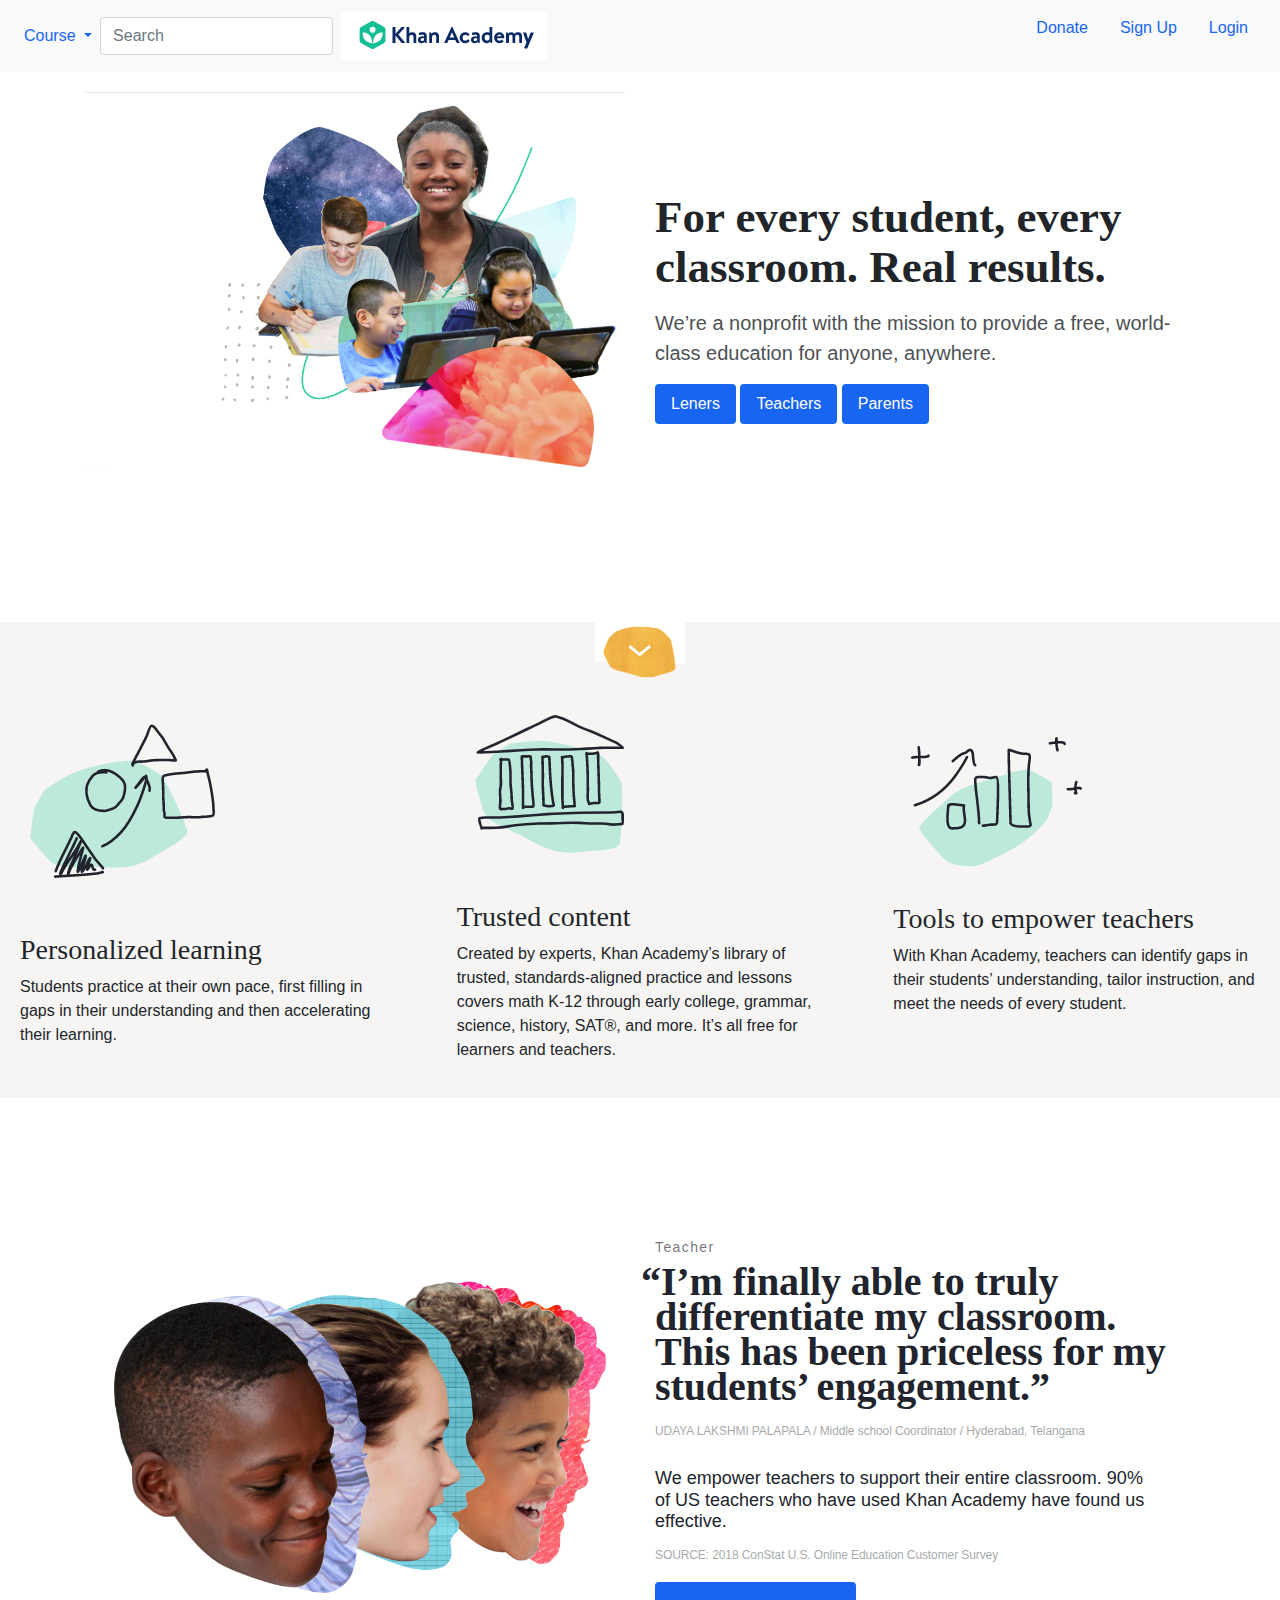
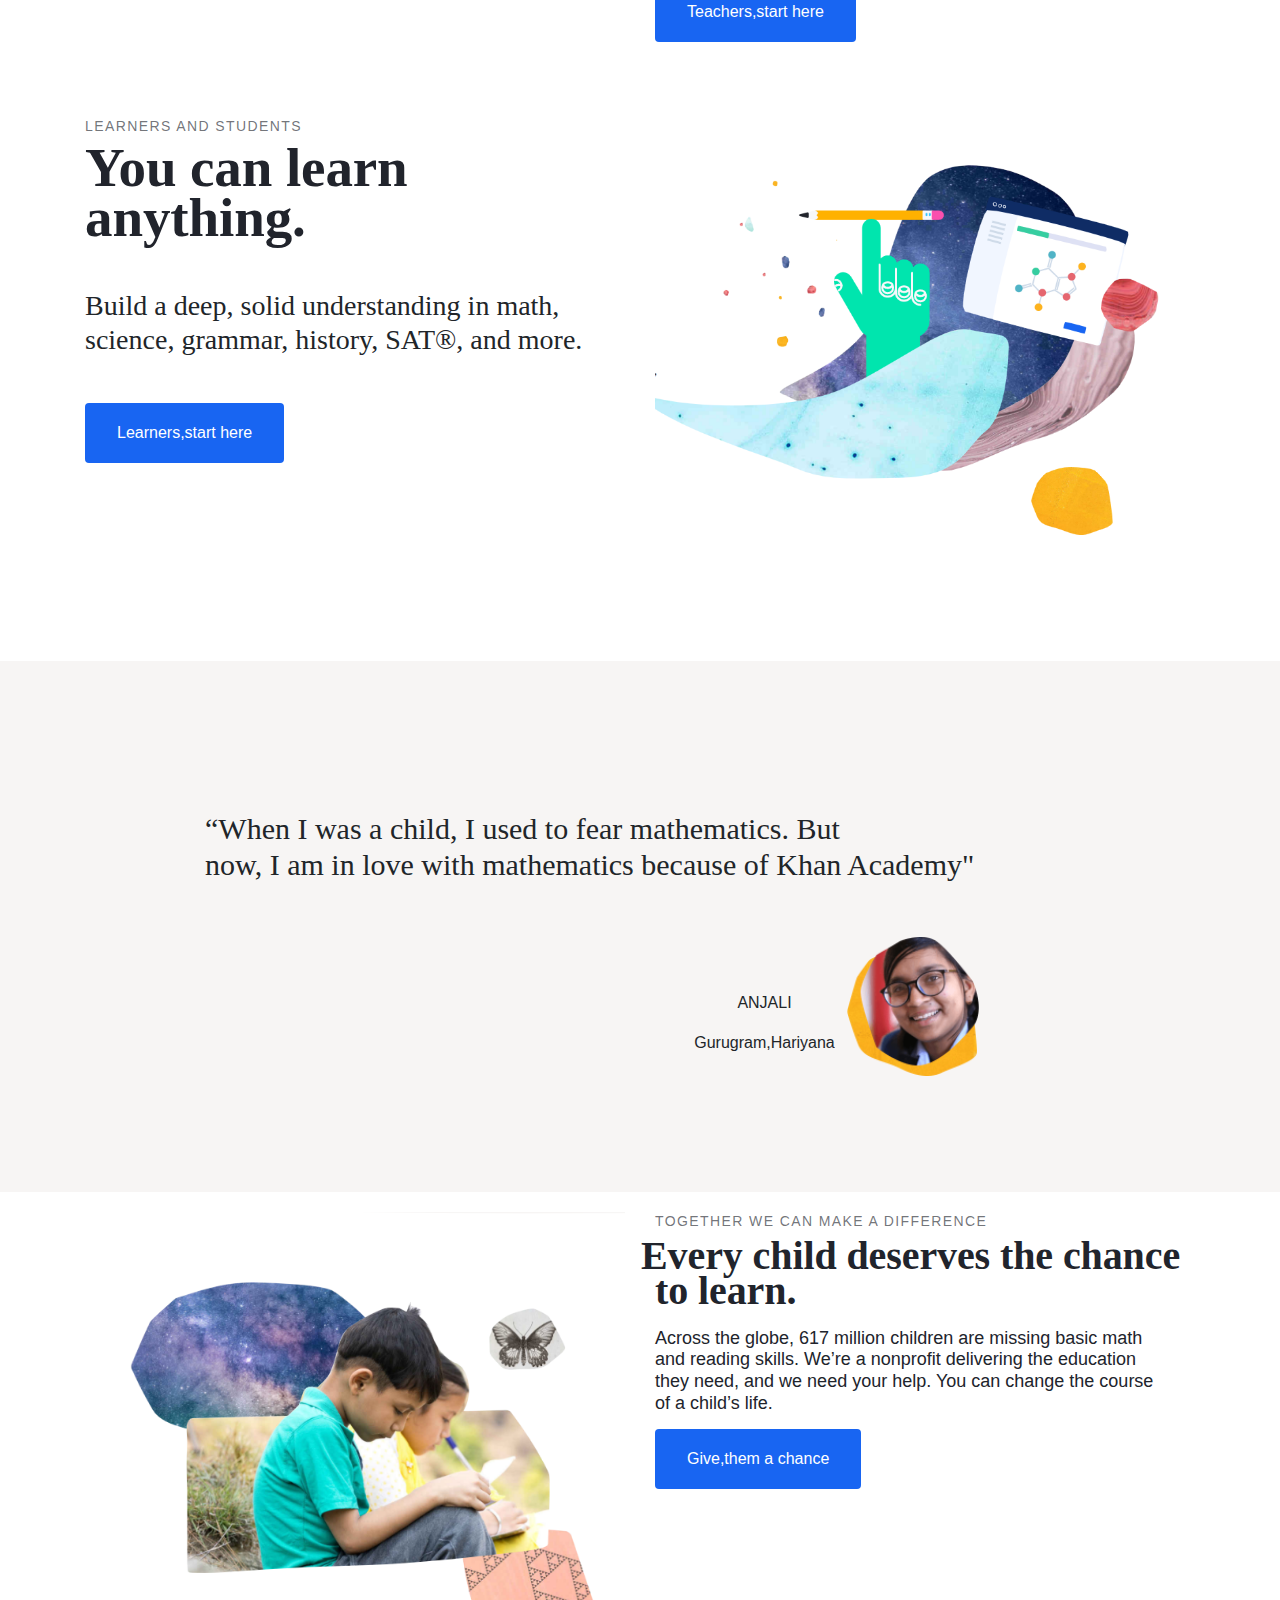
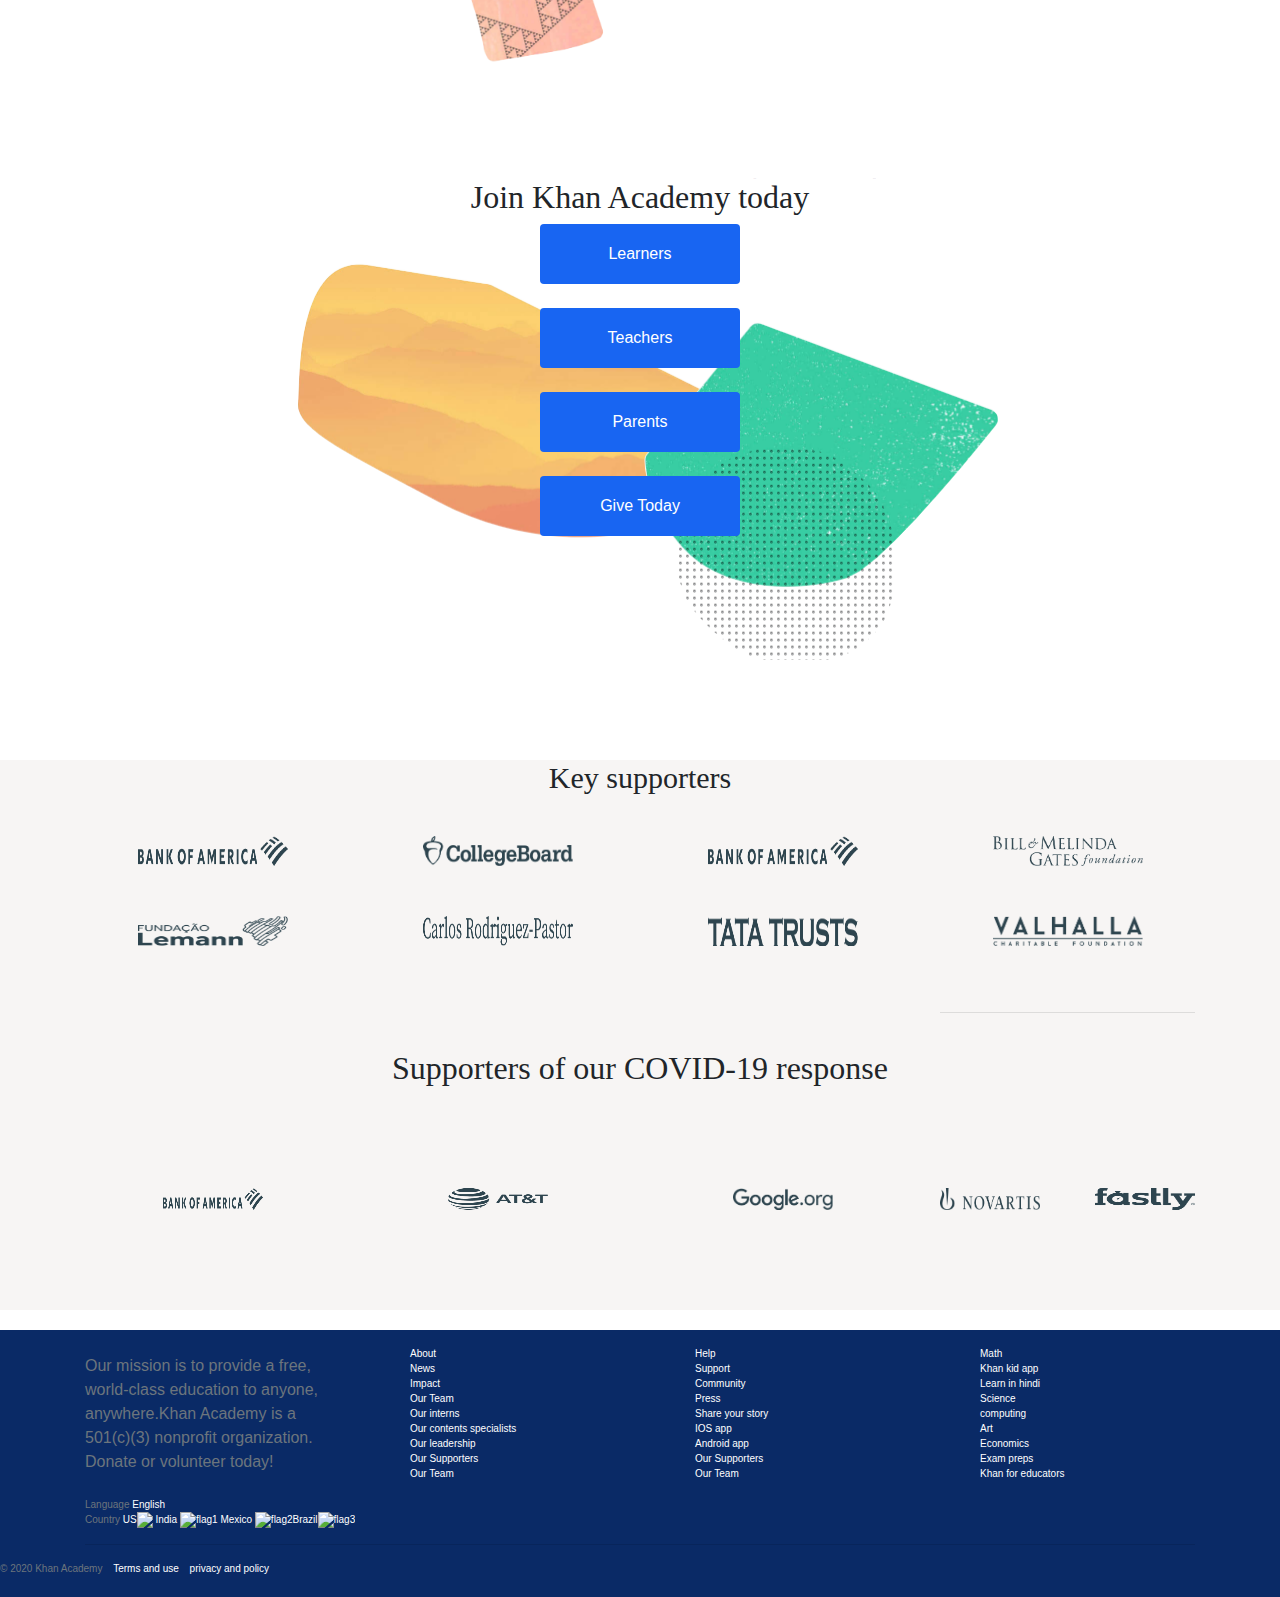
==== commit b50b8051: "logo" ====
--- a/index.html
+++ b/index.html
@@ -10,7 +10,7 @@
 <body>
     <nav class="navbar navbar-expand-lg navbar-light bg-light">
         <ul class="navbar-nav mr-auto">
-
+            
             <li class="nav-item dropdown">
                 <a class="nav-link dropdown-toggle text" href="#" id="navbarDropdown" role="button" data-toggle="dropdown" aria-haspopup="true" aria-expanded="false">
                   Course
@@ -27,15 +27,23 @@
         <form class="form-inline my-2 my-lg-0">
             
             <input class="form-control mr-sm-2 text" type="search" placeholder="Search" aria-label="Search">
+            
+            
            
           </form>
+         
+              
         
       
         <div class="collapse navbar-collapse" id="navbarSupportedContent">
+           
+
           <ul class="navbar-nav mr-auto">
-            
+            <img src="./asset/logo.PNG" class="logo1 text-center">
+           
           </ul>
           <div class="form-inline my-2 my-lg-0">
+            
             <p class="nav-link text" >Donate </p>
             <p class="nav-link text" >Sign Up </p>
             <p class="nav-link text" > Login</p>
@@ -169,20 +177,39 @@
 
 
     </div>
-     <div class=" fourth-section">
-        <div class="row">
-         
-             <div class="col-8">
-               <h2 class="h2-215 text-center">“When I was a child, I used to fear mathematics. But now, I am in love with mathematics because of Khan Academy.”</h2>
+     <section class="fourth-section">
+           <div class="container">
+                <div class="row text-center">
+                <div class="col-lg-10">
+                <p><h2 class="h2-215">“When I was a child, I used to fear mathematics. But<p>now, I am in love with mathematics because of Khan Academy"</h2></p>
+                </div>
+                <div class="col-lg-10 col-md-11 col-sm-12 col-xs-12">
+                  <div class="vertical-seccode">
+                    <div class="text-sec">
+                      <p>ANJALI</p>
+                      <p>Gurugram,Hariyana</p>
+                    </div>
+                     <img src="./asset/quoteperson.PNG" alt="" class="image">
+                  </div>
+                </div>
+                  
+
+
+
+
+
+
+
+
+                 </div>
+                
+                 
+                 
               </div>
-         
-              <div class="botm">
-                <img src="./asset/quoteperson.PNG" alt="" class="image">    
-              </div>
-
-         </div>
+           </div>
+              
         
-      </div>
+      </section>
       <div class="container">
         <div class="row">
           <div class="col-lg-6">
@@ -250,7 +277,7 @@
                                 <div class="col-lg-3">
                                 <img src="asset/tata-trusts-gray@2x.png" alt="" class="img-237"></div>
                                 <div class=col-lg-3>
-                                <img src="asset/valhalla-gray@2x.png" alt="" class="img-237"></div>
+                                <img src="asset/valhalla-gray@2x.png" alt="" class="img-237"><hr class="hr-sec"></div>
                                 </div>
                               </div>
                               <div class="container">
@@ -276,73 +303,105 @@
 
 
 
-
-
-
-
-
-
-
-
-
-
-
-
-
-
-
-
-
-
-
-
-
-
-
-
-             <div class="footer"><br><br>
-              <div class="footer-para"><p>Our mission is to provide a free, world-class education to anyone, anywhere.<br><br>
-          
-                  Khan Academy is a 501(c)(3) nonprofit organization. Donate or volunteer today!</p></div>
-                  <div class="footer-ul-1">
-                      
-                      <ul>
-                         <a href="#"> <li><b>About</b></li></a><br>
-                         <a href="#"><li>News</li></a><br>
-                         <a href="#"><li>Impact</li></a><br>
-                         <a href="#"><li>Our Team</li></a><br>
-                         <a href="#"><li>Our interns</li></a><br>
-                         <a href="#"><li>Our Content Specialist</li></a><br>
-                         <a href="#"><li>Our leadership</li></a><br>
-                         <a href="#"><li>Our supporters</li></a><br>
-                         <a href="#"><li>Our contributors</li></a><br>
-                         <a href="#"><li>Our finances</li></a><br>
-                         <a href="#"><li>Careers</li></a><br>
-                         <a href="#"> <li>Internships</li></a><br>
-          
-                      </ul>
-                   </div>
-                  
-                    <div class="footer-ul-2 ">
-                      <ul>
-                         <a href="#"> <li><b>Contact</b></li></a><br>
-                         <a href="#"><li>News</li></a><br>
-                         <a href="#"><li>Impact</li></a><br>
-                         <a href="#"><li>Our Team</li></a><br>
-                         <a href="#"><li>Our interns</li></a><br>
-                         <a href="#"><li>Our Content Specialist</li></a><br>
-                         <a href="#"><li>Our leadership</li></a><br>
-                         <a href="#"><li>Our supporters</li></a><br>
-                         <a href="#"><li>Our contributors</li></a><br>
-                         <a href="#"><li>Our finances</li></a><br>
-                         <a href="#"><li>Careers</li></a><br>
-                         <a href="#"> <li>Internships</li></a><br>
-          
-                      </ul>
-                  
-                  
-                  
-                    </div>
+                      <footer style="background-color: #0a2a66;">
+                        <div class="container">
+                          <div class="row">
+                            <div class="col-12 col-md-3">
+                              <p class="text-secondary mt-4">Our mission is to provide a free, world-class education to anyone, anywhere.Khan Academy is a 501(c)(3) nonprofit organization. Donate or volunteer today!</P>
+                            </div>
+                            <div class="col-6 col-md-3 mt-3 footerfonts">
+                             <ul style="list-style-type: none;">
+                               <li>About</li>
+                               <li>News</li>
+                               <li>Impact</li>
+                               <li>Our Team</li>
+                               <li>Our interns</li>
+                               <li>Our contents specialists</li>
+                               <li>Our leadership</li>
+                               <li>Our Supporters</li>
+                               <li>Our Team</li>
+                               <li></li>
+                             </ul>
+                            </div>
+                            <div class="col-6 col-md-3 mt-3 footerfonts">
+                              <ul style="list-style-type: none;">
+                                <li>Help</li>
+                                <li>Support</li>
+                                <li>Community</li>
+                                <li>Press</li>
+                                <li>Share your story</li>
+                                <li>IOS app</li>
+                                <li>Android app</li>
+                                <li>Our Supporters</li>
+                                <li>Our Team</li>
+                                <li></li>
+                       
+                              </ul>
+                            </div>
+                            <div class="col-6 col-md-3 mt-3 footerfonts">
+                              <ul style="list-style-type: none;">
+                                <li>Math</li>
+                                <li>Khan kid app</li>
+                                <li>Learn in hindi</li>
+                                <li>Science</li>
+                                <li>computing</li>
+                                <li>Art</li>
+                                <li>Economics</li>
+                                <li>Exam preps</li>
+                                <li>Khan for educators</li>
+                                <li></li>
+                              </ul>
+                            </div>
+                          </div>
+                          <div class="row text-white">
+                            <div class="col-12 col-md-12 footerfonts">
+                            <quote><span class="text-secondary">Language</span>  English</quote><br>
+                            <quote><span class="text-secondary">Country</span>    US<img src="https://cdn.kastatic.org/images/country-flag-icons/us-flag.png"> India <img src="https://cdn.kastatic.org/images/country-flag-icons/india-flag.png"alt="flag1">
+                              Mexico <img src="https://cdn.kastatic.org/images/country-flag-icons/mexico-flag.png"alt="flag2">Brazil<img src="https://cdn.kastatic.org/images/country-flag-icons/brazil-flag.png" alt="flag3"></quote>
+                            </div>
+                          </div>
+                          <hr style="color: white;">
+                        </div>
+                        <div class="row">
+                          <div class="col-6 footerfonts">
+                          <p class="text-secondary">© 2020 Khan Academy  <span class="text-white ml-2"> Terms and use </span>  <span class="text-white ml-2"> privacy and policy </span></p>
+                          </div>
+                          <div class="col-6">
+                            <i style="font-size:24px" class="fa text-white">&#xf230;</i>
+                            <i class="fa fa-instagram text-white" aria-hidden="true"></i>
+                            <i class="fa fa-twitter text-white" aria-hidden="true"></i>
+                          </div>
+                        </div>
+                      </footer>
+                          <script src="https://code.jquery.com/jquery-3.5.1.slim.min.js" integrity="sha384-DfXdz2htPH0lsSSs5nCTpuj/zy4C+OGpamoFVy38MVBnE+IbbVYUew+OrCXaRkfj" crossorigin="anonymous"></script>
+                          <script src="https://cdn.jsdelivr.net/npm/popper.js@1.16.1/dist/umd/popper.min.js" integrity="sha384-9/reFTGAW83EW2RDu2S0VKaIzap3H66lZH81PoYlFhbGU+6BZp6G7niu735Sk7lN" crossorigin="anonymous"></script>
+                          <script src="https://cdn.jsdelivr.net/npm/bootstrap@4.5.3/dist/js/bootstrap.min.js" integrity="sha384-w1Q4orYjBQndcko6MimVbzY0tgp4pWB4lZ7lr30WKz0vr/aWKhXdBNmNb5D92v7s" crossorigin="anonymous"></script> 
+                      </body>
+                      </html>
+
+
+
+
+
+
+
+
+
+
+
+
+
+
+
+
+
+
+
+
+
+
+
+             
               
           
              
--- a/css/style.css
+++ b/css/style.css
@@ -286,14 +286,25 @@
 {
  background-color:#F7F5F4;
  width: 100%; 
-
+ margin-bottom: 20px;
+
+
+}
+.image{
+   margin-top: 60px;
+   text-align: right;
+   margin-right: -600px;
+   padding-bottom: 110px;
 }
 .h2-215
 {    
-background-color:#F7F5F4;
-font-size: 28px;
-opacity: .9;
-margin-top: 10rem;
+
+font-size: 30px;
+height: 43px;
+margin-top: 150px;
+margin-left: 20px;
+text-align: left;
+padding-left: 100px;
 }
 
   .button-255{
@@ -471,4 +482,61 @@
     margin-bottom:100px;
     
     
- }+ }
+ .vertical-seccode
+ {
+     display: flex;
+     justify-content: center;
+     
+     align-items: center;
+
+ }
+ .hr-sec{
+     color: red;
+
+ }
+
+ body{
+    margin: 0;
+    padding: 0;
+}
+
+.logo{
+    padding-left: 30px;
+    padding-right: 26px;
+    margin-left: 50px;
+    height: 20px;
+    width: 200px;
+}
+li{
+    color:white;
+}
+.footerfonts{
+    font-size: x-small;
+
+}
+.fontsection1{
+    /* font-family: 'Source Serif Pro', serif; */
+    font-size: 53px;
+}
+.fontsection2{
+    /* font-family: 'Source Serif Pro', serif; */
+    font-size: 44px;
+}
+.fontsection3{
+    /* font-family: 'Source Serif Pro', serif; */
+    font-size: 53px;
+}
+h2,h1,h3{
+   font-family: 'Source Serif Pro', 'Noto Serif', serif !important;
+}
+.line-60{
+  margin-top: 0;
+}
+.signup-43{
+    margin-right: 97px;
+}
+.logo1{
+    align-items: center;
+    cursor: pointer;
+}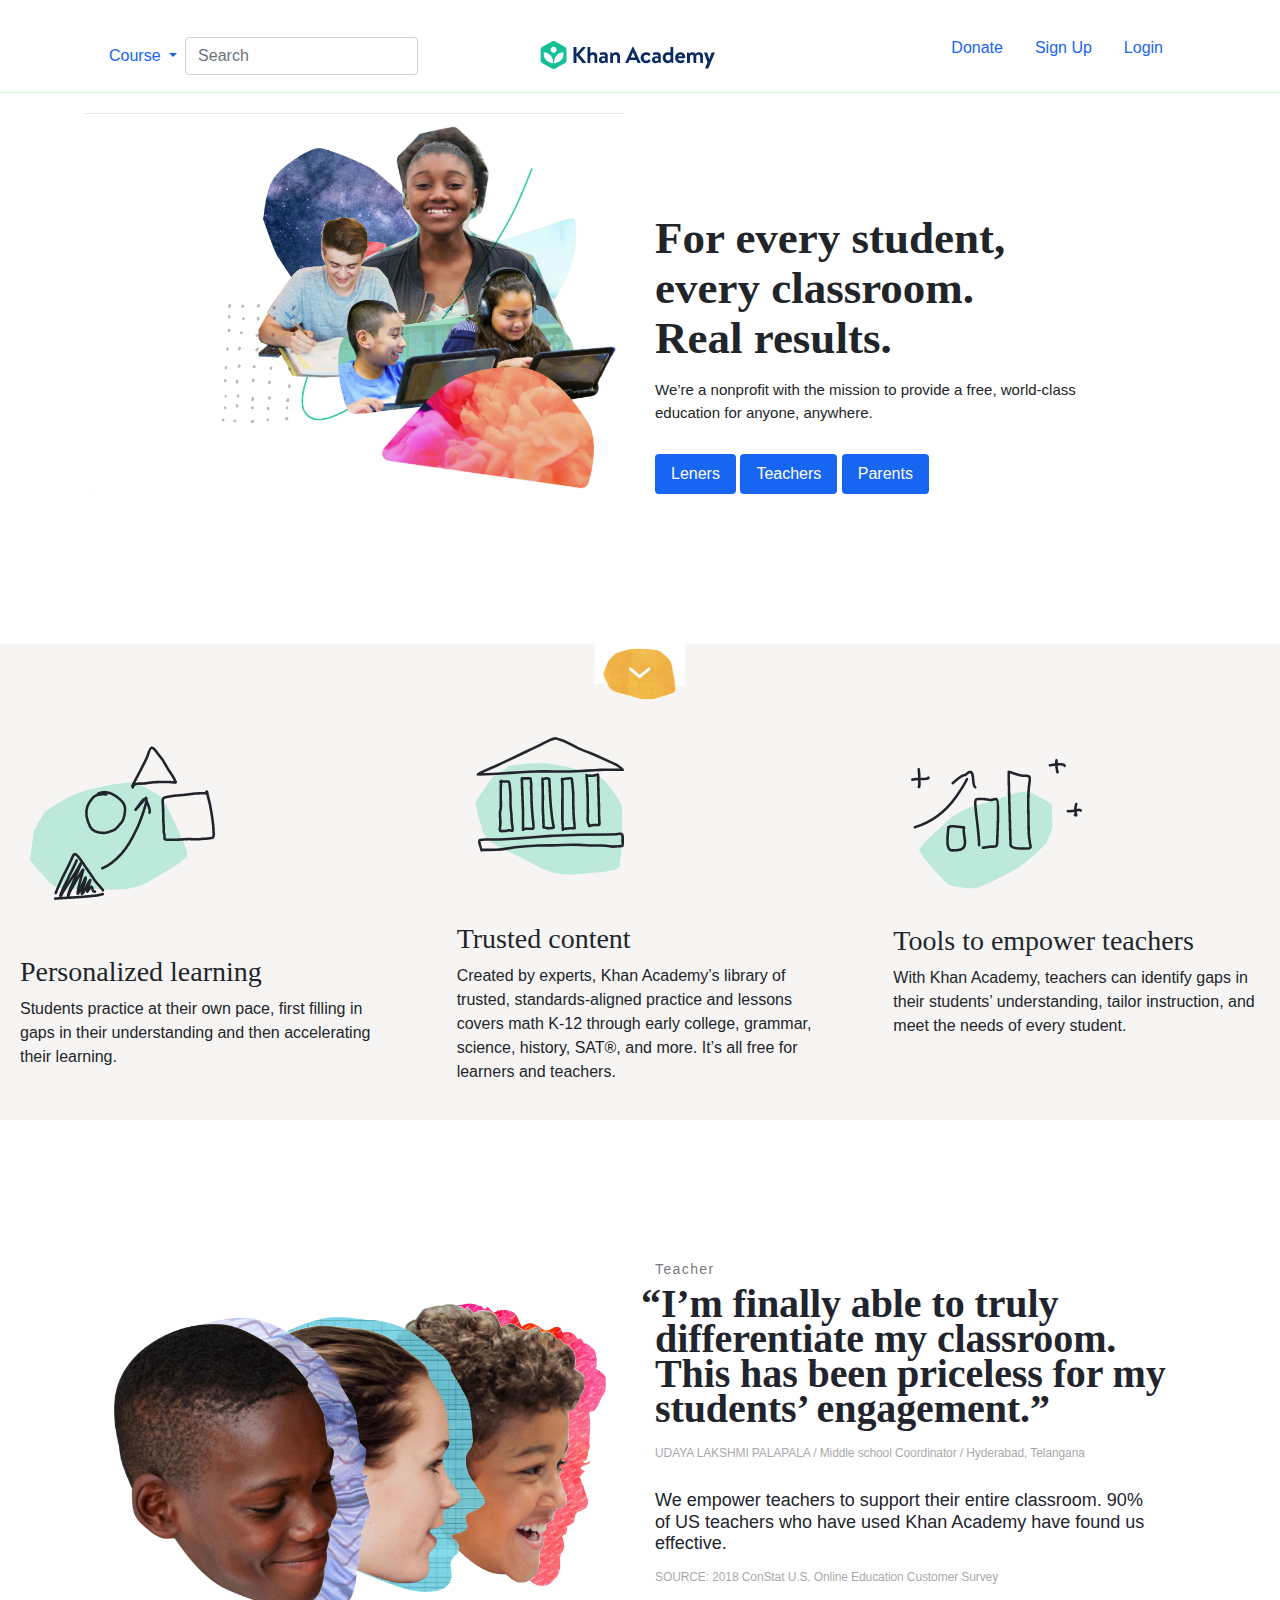
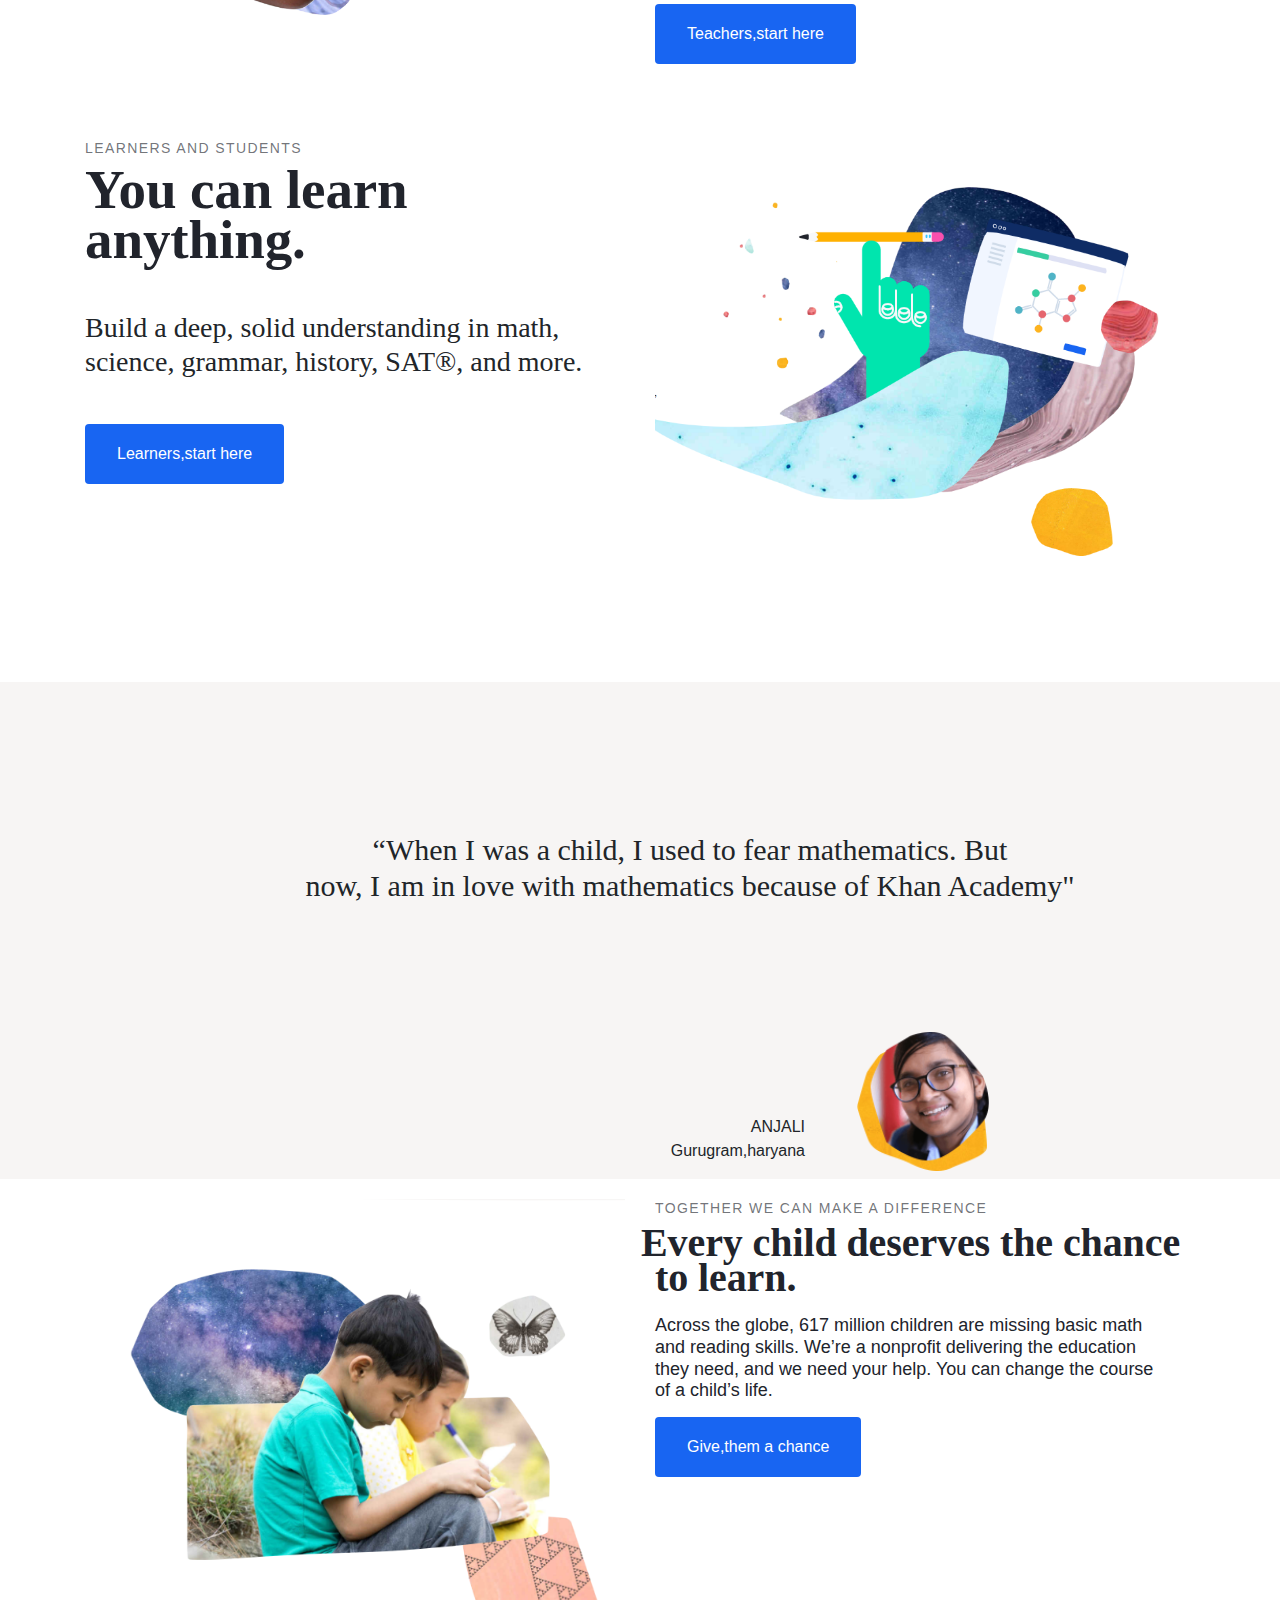
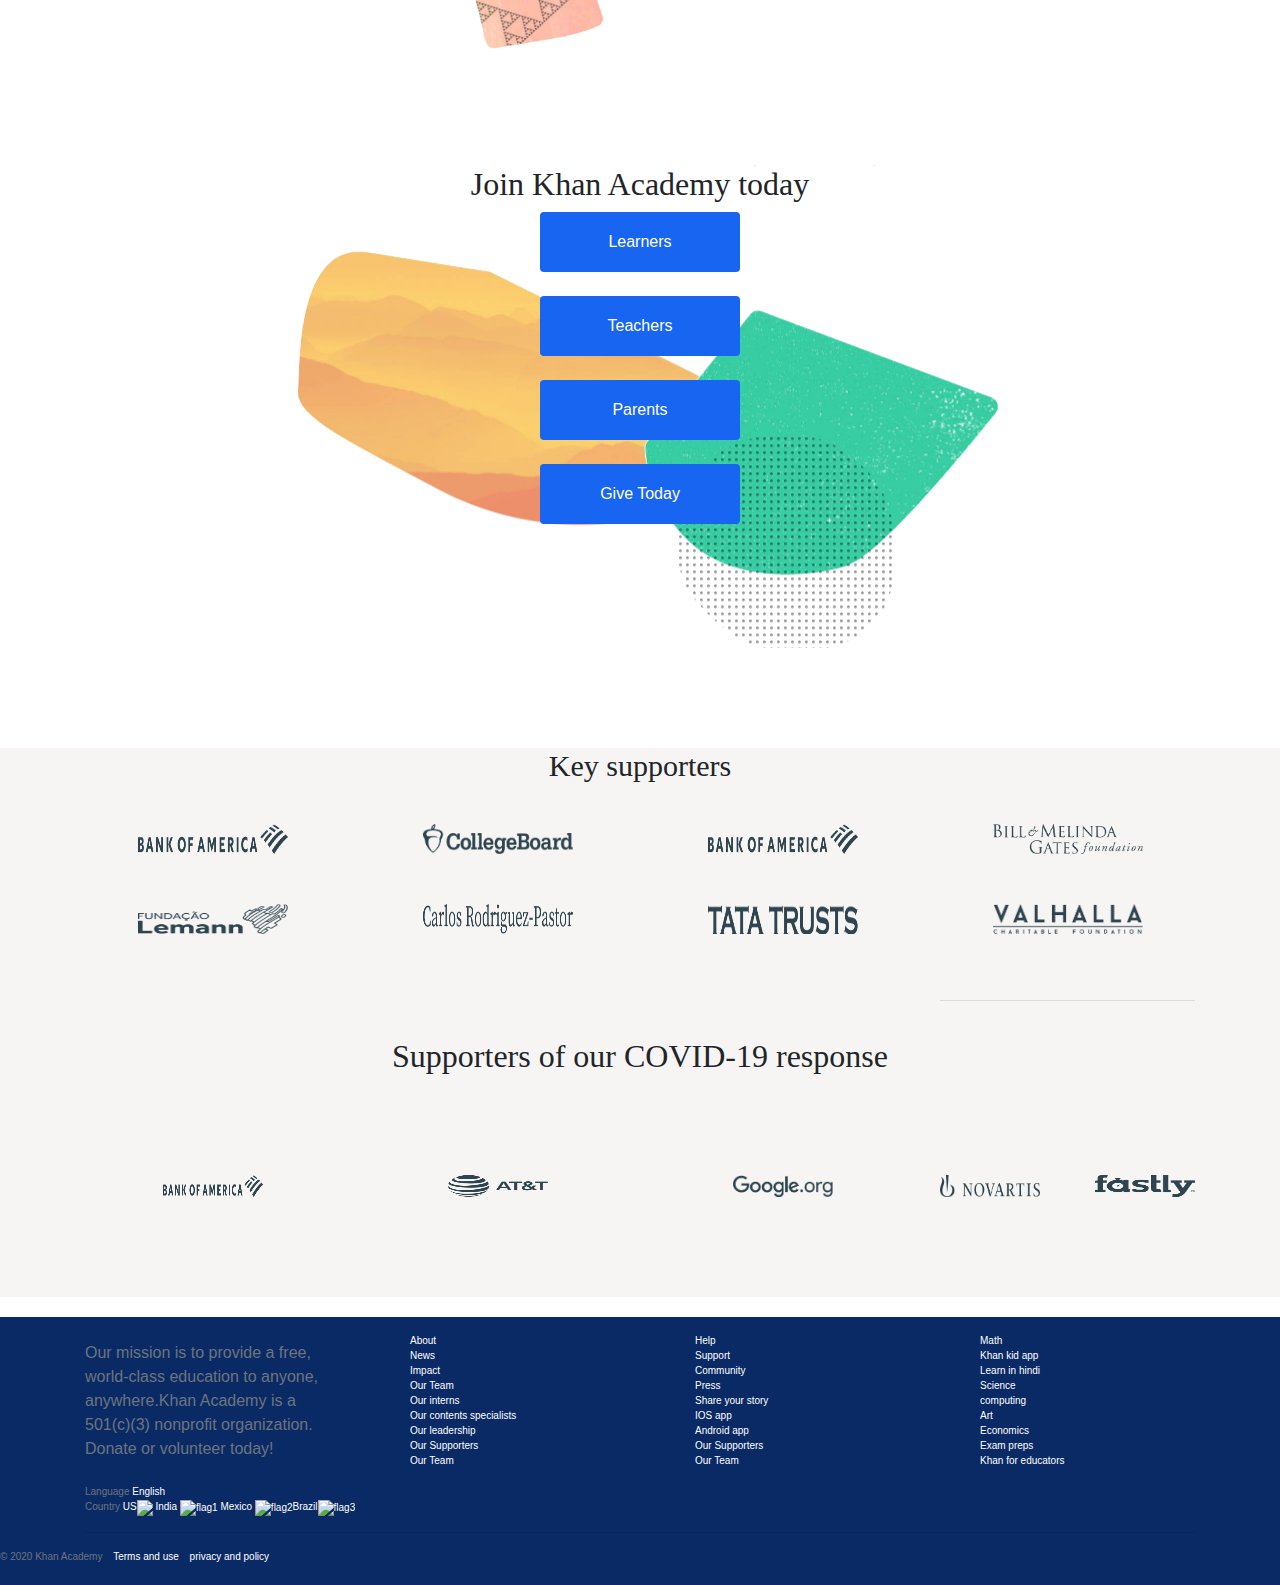
==== commit 86d7015c: "Complete" ====
--- a/index.html
+++ b/index.html
@@ -8,14 +8,16 @@
     <link rel="stylesheet" href="css/style.css">
 </head>
 <body>
-    <nav class="navbar navbar-expand-lg navbar-light bg-light">
-        <ul class="navbar-nav mr-auto">
-            
-            <li class="nav-item dropdown">
-                <a class="nav-link dropdown-toggle text" href="#" id="navbarDropdown" role="button" data-toggle="dropdown" aria-haspopup="true" aria-expanded="false">
-                  Course
-                </a>
-                <div class="dropdown-menu" aria-labelledby="navbarDropdown">
+  
+   <div class="container">
+    <nav class="navbar navbar-expand-lg navbar-light ">
+      
+      <ul class="navbar-nav mr-auto">
+        <li class="nav-item dropdown">
+          <a class="nav-link dropdown-toggle text" href="#" id="navbarDropdown" role="button" data-toggle="dropdown" aria-haspopup="true" aria-expanded="false">
+            Course
+          </a>
+            <div class="dropdown-menu" aria-labelledby="navbarDropdown">
                   <a class="dropdown-item" href="#">Action</a>
                   <a class="dropdown-item" href="#">Another action</a>
                   <div class="dropdown-divider"></div>
@@ -24,13 +26,14 @@
               </li>
         </ul>
 
-        <form class="form-inline my-2 my-lg-0">
-            
-            <input class="form-control mr-sm-2 text" type="search" placeholder="Search" aria-label="Search">
-            
-            
-           
-          </form>
+        <div class="form-inline">
+            
+            <input class="form-control mr-sm-1 text" type="search" placeholder="Search" aria-label="Search">
+            <img src="./asset/logo.PNG" style="margin-left: 100px;">
+            
+            
+           
+        </div>
          
               
         
@@ -39,7 +42,7 @@
            
 
           <ul class="navbar-nav mr-auto">
-            <img src="./asset/logo.PNG" class="logo1 text-center">
+            <img src="./asset/logo.PNG" class="logo1">
            
           </ul>
           <div class="form-inline my-2 my-lg-0">
@@ -51,20 +54,20 @@
           </div>
         </div>
       </nav>
+    </div>
+      <hr style="background-color:rgb(196,1961,196); height: 1px; border-width: 0px; margin-top: 0px;">
     <div class="container">
         <div class="row">
           <div class="col-lg-6">
-              <img src="./asset/Capture1.PNG" alt="" class="img">
+            <img src="./asset/Capture1.PNG" alt="" class="img">
           </div>
           <div class="col-lg-6">
             <div class="head">
-                <p class="text-head">For every student,
-                    every classroom.
-                    Real results.
+              <p class="text-head">For every student,<br>every classroom.<br>Real results.
                 </p>
-                <p class="text-sub">
-                    We’re a nonprofit with the mission to provide a free, world-class education for anyone, anywhere.
-                </p>
+              <p class="text-sub">
+                  We’re a nonprofit with the mission to provide a free, world-class<br> education for anyone, anywhere.
+               </p>
             </div>
             <div class="button-sec">
                 <button class="button">Leners</button>
@@ -79,16 +82,14 @@
        <img src="asset/5.PNG" class="img-btn text-center">
        
       </div>
-     <div class="row">
-      
-       
-      <div class="col-md-4">
-        <div class="imgfor3sec" >
-          <img src="./asset/1.PNG">
-          <div class="card-body">
-            <h3>Personalized learning</h3>
-            <p class="smallpara">Students practice at their own pace, first filling in gaps in their understanding and then accelerating their learning.</p>
-          </div>
+     <div class="row">   
+       <div class="col-md-4">
+       <div class="imgfor3sec" >
+        <img src="./asset/1.PNG">
+        <div class="card-body">
+         <h3>Personalized learning</h3>
+          <p class="smallpara">Students practice at their own pace, first filling in gaps in their understanding and then accelerating their learning.</p>
+        </div>
         </div>
       </div>
       <div class="col-md-4">
@@ -108,17 +109,14 @@
             <p class="smallpara">With Khan Academy, teachers can identify gaps in their students’ understanding, tailor instruction, and meet the needs of every student.</p>
           </div>
         </div>
-      
-
-      </div>
-  </div>
+        </div>
+    </div>
   </div>
  </div>
 </section><br><br><br><br><br>
 
 </div>
-
-
+  
   <div class="container">
     <div class="row">
       <div class="col-lg-6">
@@ -169,47 +167,42 @@
          </div> 
             <div class="col-lg-6">
               <img src="./asset/6.PNG" alt="" class="img-159">
-             </div>    
-
+             </div>         
+            
+      </div>
+
+    </div>
 
        
-     </div>
-
-
-    </div>
+
+
      <section class="fourth-section">
            <div class="container">
-                <div class="row text-center">
-                <div class="col-lg-10">
-                <p><h2 class="h2-215">“When I was a child, I used to fear mathematics. But<p>now, I am in love with mathematics because of Khan Academy"</h2></p>
+             <div class="row text-center" >
+                <div class="col-lg-12">
+                <p><h2 class="h2-215 text-center">“When I was a child, I used to fear mathematics. But<p>now, I am in love with mathematics because of Khan Academy"</h2></p>
                 </div>
-                <div class="col-lg-10 col-md-11 col-sm-12 col-xs-12">
-                  <div class="vertical-seccode">
-                    <div class="text-sec">
-                      <p>ANJALI</p>
-                      <p>Gurugram,Hariyana</p>
-                    </div>
-                     <img src="./asset/quoteperson.PNG" alt="" class="image">
+             </div>
+             <div class="row">
+              <div class="col-lg-8 text-sec" style="text-align:right">
+                <p class="image">ANJALI<br>Gurugram,haryana</p>
                   </div>
+                  <div class="col-lg-4"><img src="/asset/quoteperson.PNG"  style="text-align:left;"></div>
+                    
+                    
+                  </div>
+                   
                 </div>
-                  
-
-
-
-
-
-
-
-
-                 </div>
+             </div>
                 
-                 
-                 
-              </div>
-           </div>
+            </div>
+                
+                          
+            </div>
+                
+      </section>
               
         
-      </section>
       <div class="container">
         <div class="row">
           <div class="col-lg-6">
@@ -229,81 +222,62 @@
               </h5>
               <div class="button-sec">
                 <button class="button-179">Give,them a chance</button>
+              </div>
                
-               </div>
-           </div>
+          </div>
         </div> 
       </div>
       
       <section >
-           
-              <div class="row">
-                
-
-                <div class="col-lg-12 text-center c-206 ">
-                  <h2 class="h2-254 text-center">Join Khan Academy today</h2>
-                  <button class="button-255">Learners</button><br><br>
-                 <button class="button-255">Teachers</button><br><br>
-                 <button class="button-255">Parents</button><br><br>
-                 <button class="button-255">Give Today</button> <br><br>
+        <div class="row">
+          <div class="col-lg-12 text-center c-206 ">
+            <h2 class="h2-254 text-center">Join Khan Academy today</h2>
+            <button class="button-255">Learners</button><br><br>
+           <button class="button-255">Teachers</button><br><br>
+           <button class="button-255">Parents</button><br><br>
+           <button class="button-255">Give Today</button> <br><br>
+          </div>
+        </div>
+      </section>
+      <section class="sec-240">
+        <div class="container">
+          <h1 class="h1-228 text-center">Key supporters</h1>
+          <div class="row text-center">
+            <div class="col-lg-3 text-center">
+             <img src="asset/bank-of-america-gray@2x.png" alt="" class="img-237">
+             </div>
+            <div class="col-lg-3 text-center"> <img src="asset/college-board-gray@2x.png" alt="" class="img-237">
+            </div>
+            <div class="col-lg-3 text-center"><img src="asset/bank-of-america-gray@2x.png" alt="" class="img-237"></div>
+            <div class="col-lg-3 text-center"><img src="asset/gates-foundation-gray@2x.png" alt="" class="img-237"></div>
+            </div>  
+            <div class="row text-center">     
+            <div class="col-lg-3">
+            <img src="asset/lemann-foundation-gray@2x.png" alt="" class="img-237"></div>
+            <div class="col-lg-3">
+            <img src="asset/carlos-rodriguez-pastor-gray@2x.png" alt="" class="img-237"></div>  
+            <div class="col-lg-3">
+            <img src="asset/tata-trusts-gray@2x.png" alt="" class="img-237"></div>
+            <div class=col-lg-3>
+            <img src="asset/valhalla-gray@2x.png" alt="" class="img-237"><hr class="hr-sec"></div>
+          </div>
+        </div>
+        <div class="container">
+           <h2 class="h2-237 text-center">Supporters of our COVID-19 response</h2>
+              <div class="row text-center"> 
+                 <div class="col-lg-3 text-center">
+                  <img src="asset/bank-of-america-gray@2x.png" alt="" class="img-260" ></div>
+                  <div class="col-lg-3 text-center">
+                  <img src="asset/att-gray@2x.png" alt="" class="img-260" ></div>
+                  <div class="col-lg-3 text-center">
+                  <img src="asset/google-gray@2x.png" alt="" class="img-260" ></div>
+                  <div class="col-lg-3 text-center">
+                  <img src="asset/novartis-gray@2x.png" alt="" class="img-260" > <img src="asset/fastly-gray@2x.png" alt="" class="img-260" style="margin-left: 50px;" ></div>
                 </div>
-                
-                  
-
-                </div>
-
-            </section>
-
-              
-
-                 
-                  <section class="sec-240">
-                             <div class="container">
-                                <h1 class="h1-228 text-center">Key supporters</h1>
-                                <div class="row text-center">
-                                <div class="col-lg-3 text-center">
-                                <img src="asset/bank-of-america-gray@2x.png" alt="" class="img-237">
-                                </div>
-                                <div class="col-lg-3 text-center"> <img src="asset/college-board-gray@2x.png" alt="" class="img-237">
-                                </div>
-                                <div class="col-lg-3 text-center"><img src="asset/bank-of-america-gray@2x.png" alt="" class="img-237"></div>
-                                <div class="col-lg-3 text-center"><img src="asset/gates-foundation-gray@2x.png" alt="" class="img-237"></div>
-                                </div>  
-                                <div class="row text-center">     
-                                <div class="col-lg-3">
-                                <img src="asset/lemann-foundation-gray@2x.png" alt="" class="img-237"></div>
-                                <div class="col-lg-3">
-                                <img src="asset/carlos-rodriguez-pastor-gray@2x.png" alt="" class="img-237"></div>  
-                                <div class="col-lg-3">
-                                <img src="asset/tata-trusts-gray@2x.png" alt="" class="img-237"></div>
-                                <div class=col-lg-3>
-                                <img src="asset/valhalla-gray@2x.png" alt="" class="img-237"><hr class="hr-sec"></div>
-                                </div>
-                              </div>
-                              <div class="container">
-                                 <h2 class="h2-237 text-center">Supporters of our COVID-19 response</h2>
-                                    <div class="row text-center"> 
-                                       <div class="col-lg-3 text-center">
-                                        <img src="asset/bank-of-america-gray@2x.png" alt="" class="img-260" ></div>
-                                        <div class="col-lg-3 text-center">
-                                        <img src="asset/att-gray@2x.png" alt="" class="img-260" ></div>
-                                        <div class="col-lg-3 text-center">
-                                        <img src="asset/google-gray@2x.png" alt="" class="img-260" ></div>
-                                        <div class="col-lg-3 text-center">
-                                        <img src="asset/novartis-gray@2x.png" alt="" class="img-260" > <img src="asset/fastly-gray@2x.png" alt="" class="img-260" style="margin-left: 50px;" ></div>
-                                        
-                                </div>
-                              </div>
-                                           
-                                 
-
-                                  
-                      </section>
-
-
-
-
-                      <footer style="background-color: #0a2a66;">
+          </div>
+      </section>
+                       
+                        <footer style="background-color: #0a2a66;">
                         <div class="container">
                           <div class="row">
                             <div class="col-12 col-md-3">
@@ -376,7 +350,8 @@
                           <script src="https://code.jquery.com/jquery-3.5.1.slim.min.js" integrity="sha384-DfXdz2htPH0lsSSs5nCTpuj/zy4C+OGpamoFVy38MVBnE+IbbVYUew+OrCXaRkfj" crossorigin="anonymous"></script>
                           <script src="https://cdn.jsdelivr.net/npm/popper.js@1.16.1/dist/umd/popper.min.js" integrity="sha384-9/reFTGAW83EW2RDu2S0VKaIzap3H66lZH81PoYlFhbGU+6BZp6G7niu735Sk7lN" crossorigin="anonymous"></script>
                           <script src="https://cdn.jsdelivr.net/npm/bootstrap@4.5.3/dist/js/bootstrap.min.js" integrity="sha384-w1Q4orYjBQndcko6MimVbzY0tgp4pWB4lZ7lr30WKz0vr/aWKhXdBNmNb5D92v7s" crossorigin="anonymous"></script> 
-                      </body>
+                    
+                        </body>
                       </html>
 
 
--- a/css/style.css
+++ b/css/style.css
@@ -1,6 +1,9 @@
 .text
-{
+{   
+   
     color: #1865f2 !important;
+    
+  
 }
 .head
 {
@@ -10,7 +13,8 @@
 .text-sub
 {
   font-size: 20px;
-  opacity: 0.8;  
+ font-size: 15px;
+ margin-bottom: 5px;
 }
 .text-head
 {
@@ -20,7 +24,7 @@
     line-height: 50px !important;
 }
 .button
- {
+{
     -webkit-box-pack: center !important;
     -ms-flex-pack: center !important;
     -webkit-box-align: center !important;
@@ -55,10 +59,16 @@
     color: #ffffff !important;
     padding-left: 16px !important;
     padding-right: 16px !important;
+    margin-top:20px ;
+}
+.button-sec
+{
+    margin-top: 10px;
 }
 .img
 {
     width: 100%;
+    
   
 }
 .container 
@@ -111,7 +121,8 @@
 .second-section
 {
  background-color:#F7F5F4;
- margin-top: 5px;   
+ margin-top: 5px; 
+   
 
 }
 .h2-style {
@@ -291,10 +302,11 @@
 
 }
 .image{
-   margin-top: 60px;
-   text-align: right;
-   margin-right: -600px;
-   padding-bottom: 110px;
+    margin-right:10px ;
+   margin-top: 90px;
+   margin-left: 20px;
+   
+   
 }
 .h2-215
 {    
@@ -302,9 +314,9 @@
 font-size: 30px;
 height: 43px;
 margin-top: 150px;
-margin-left: 20px;
-text-align: left;
+
 padding-left: 100px;
+margin-bottom: 150px;
 }
 
   .button-255{
@@ -537,6 +549,6 @@
     margin-right: 97px;
 }
 .logo1{
-    align-items: center;
+    opacity: 0;
     cursor: pointer;
 }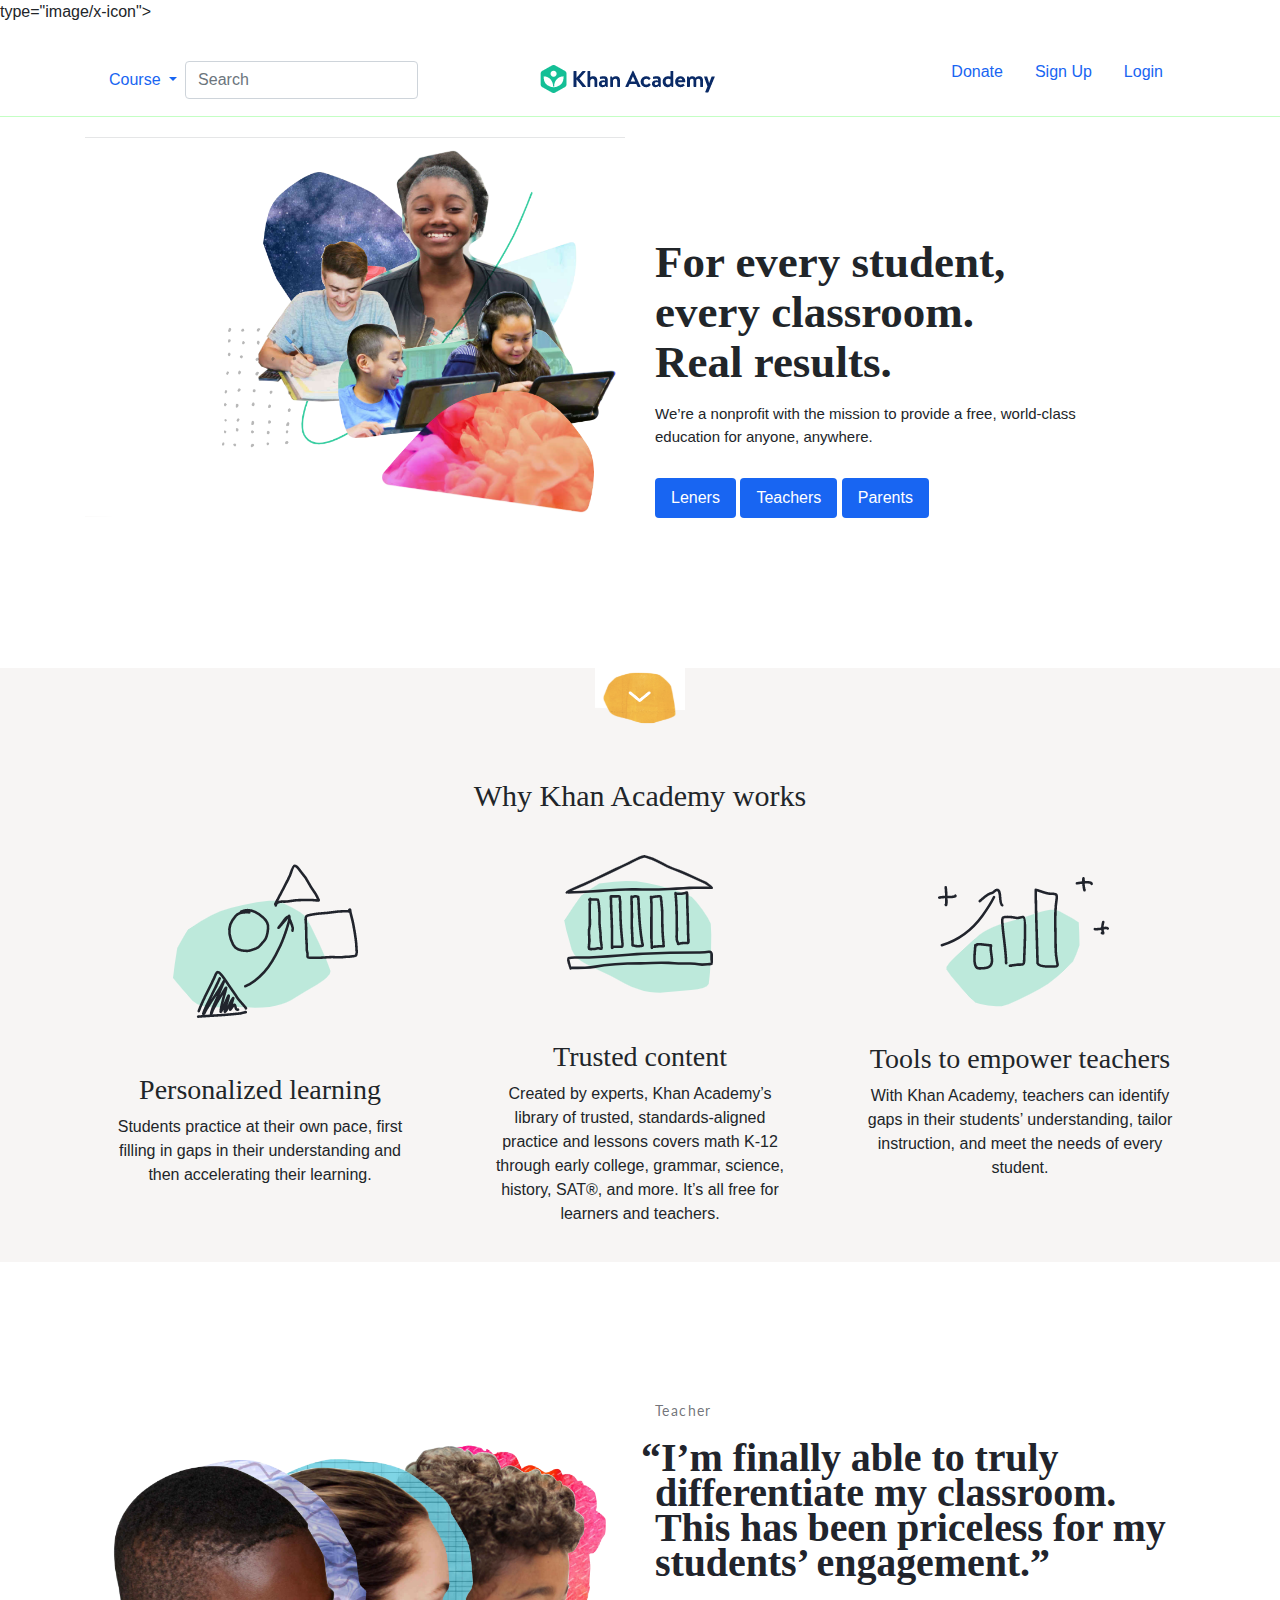
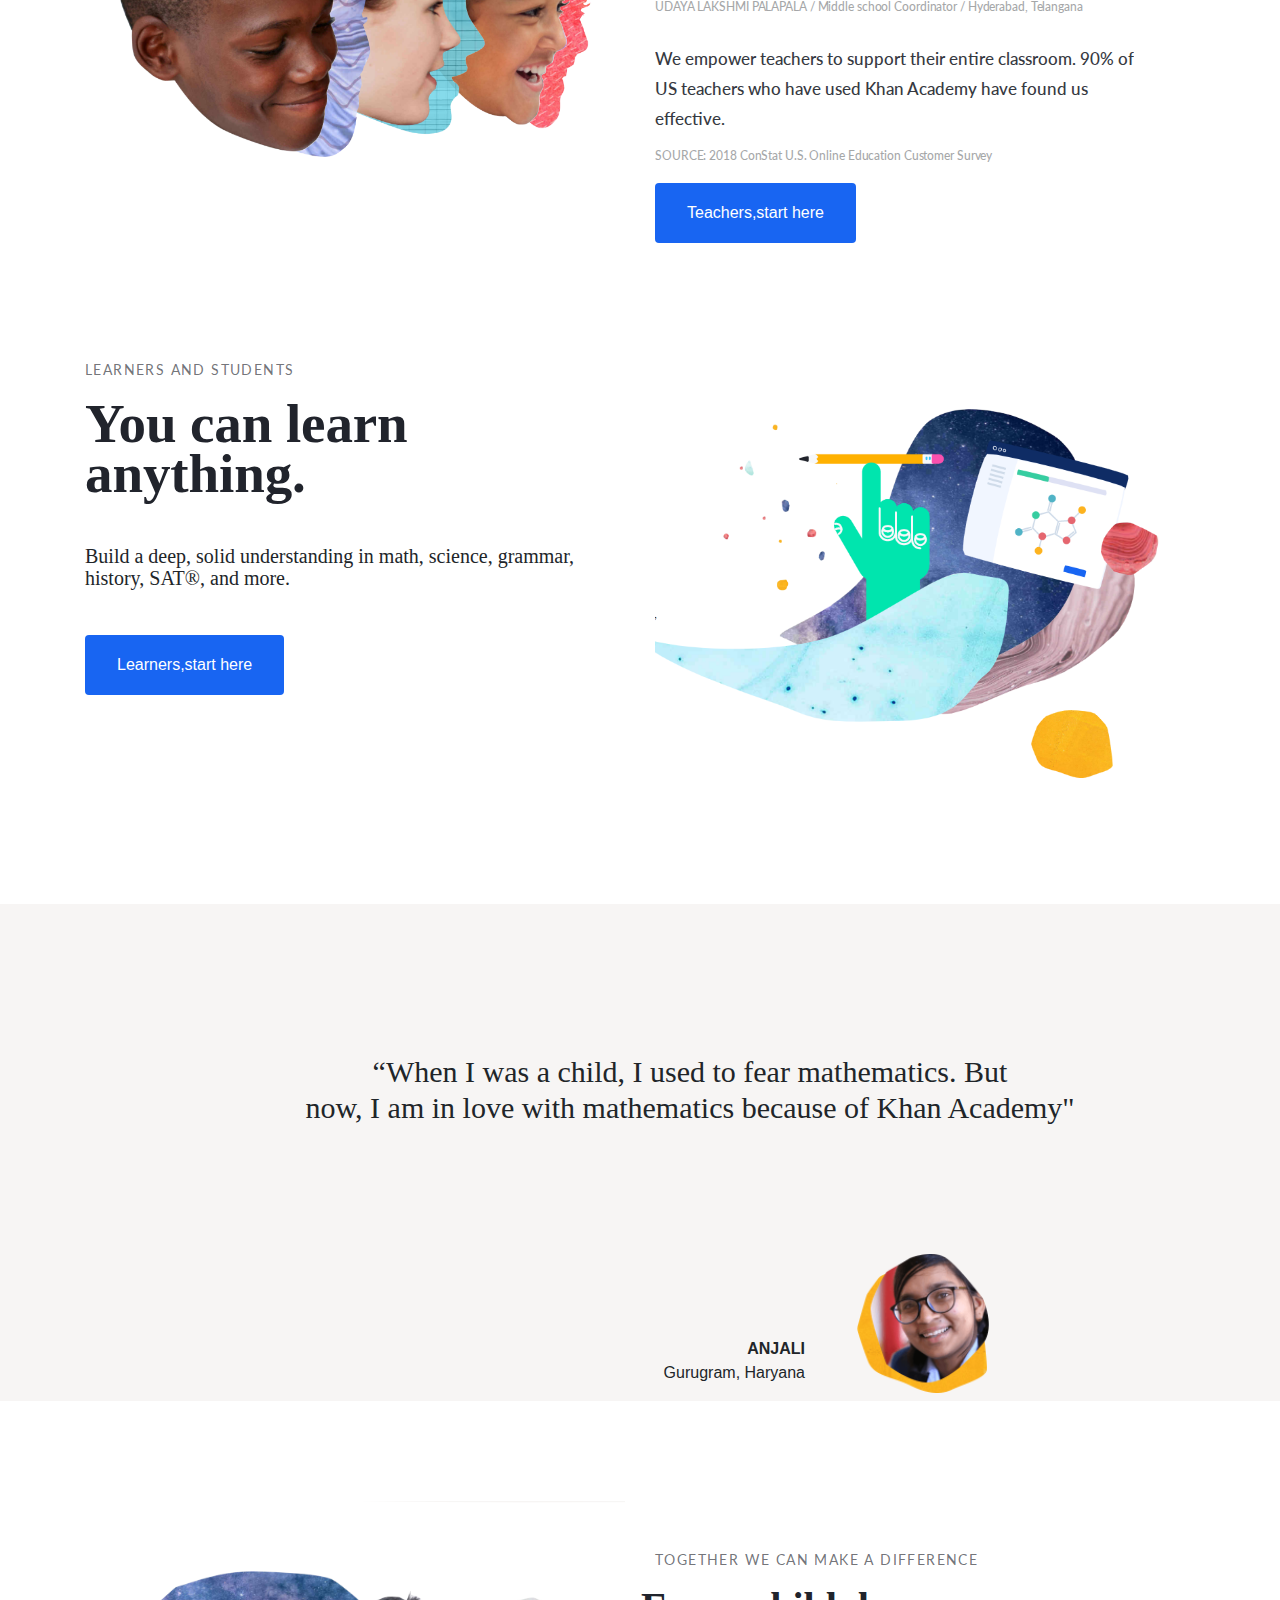
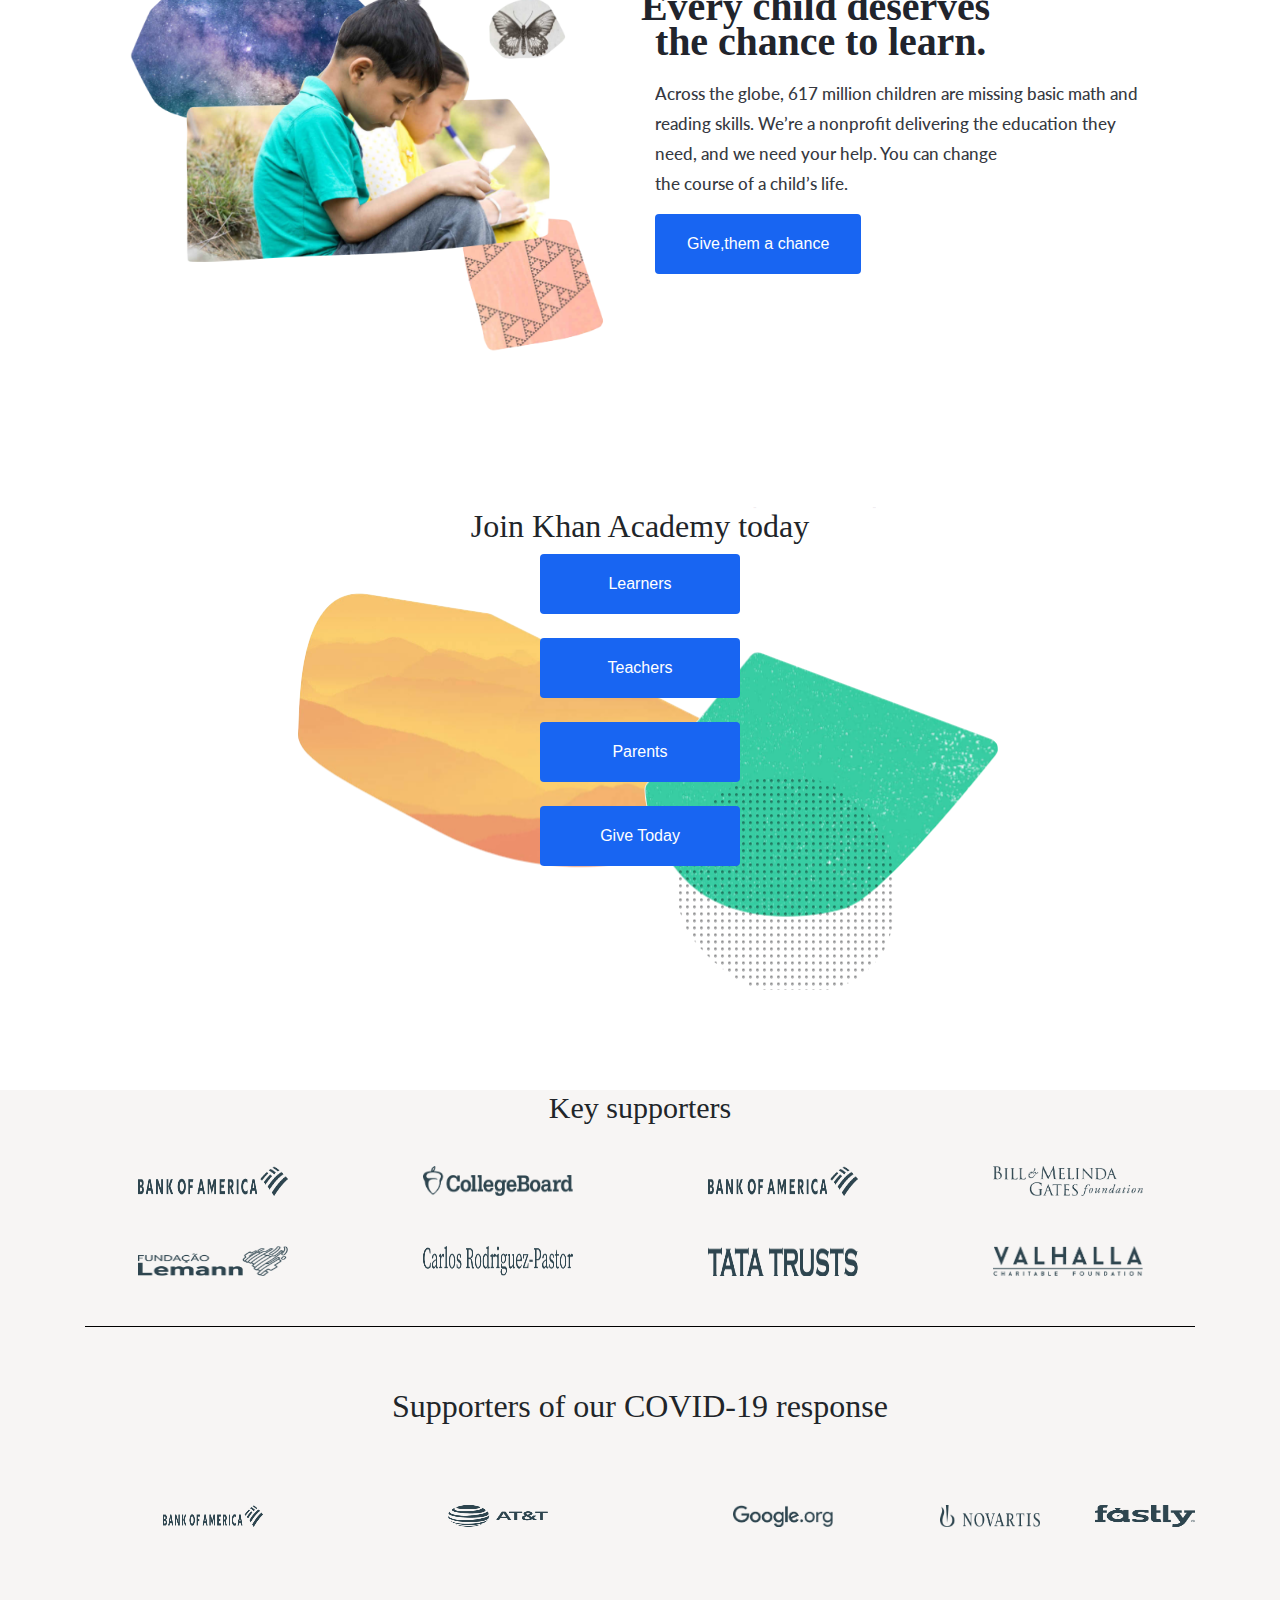
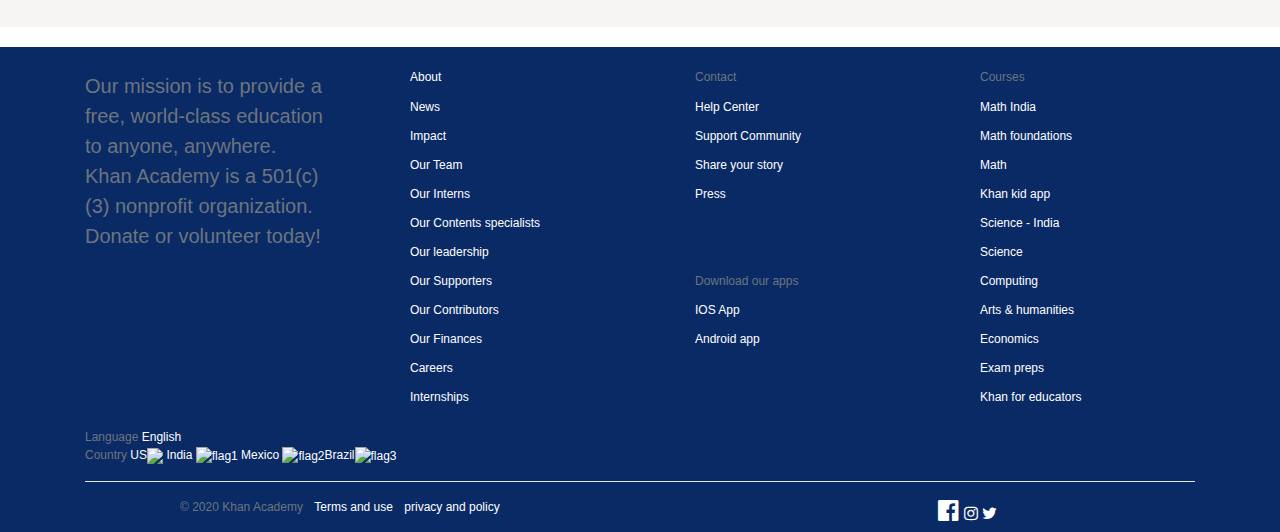
==== commit 713d2acb: "edited" ====
--- a/index.html
+++ b/index.html
@@ -3,7 +3,11 @@
 <head>
     <meta charset="UTF-8">
     <meta name="viewport" content="width=device-width, initial-scale=1.0">
-    <title>Document</title>
+    <title>Khan Academy|Free Online class</title>
+    <link rel= "icon" href="https://media.glassdoor.com/sqls/452278/khan-academy-squarelogo-1534439244132.png" >
+     <link rel="stylesheet" href="https://cdnjs.cloudflare.com/ajax/libs/font-awesome/4.7.0/css/font-awesome.min.css">
+    <link href='http://fonts.googleapis.com/css?family=Lato:400,700' rel='stylesheet' type='text/css'>
+        type="image/x-icon">
     <link rel="stylesheet" href="css/bootstrap.css">
     <link rel="stylesheet" href="css/style.css">
 </head>
@@ -78,47 +82,55 @@
         </div>
     </div>
    <section class="second-section">
+    
      <div class="center-align">
-       <img src="asset/5.PNG" class="img-btn text-center">
+       <img src="asset/5.PNG" class="img-btn text-center" >
+       
        
       </div>
-     <div class="row">   
-       <div class="col-md-4">
-       <div class="imgfor3sec" >
-        <img src="./asset/1.PNG">
-        <div class="card-body">
-         <h3>Personalized learning</h3>
-          <p class="smallpara">Students practice at their own pace, first filling in gaps in their understanding and then accelerating their learning.</p>
-        </div>
-        </div>
+     
+      <div class="container">
+        <h2 style="text-align: center; margin-bottom: 8px;font-size: 30px;">Why Khan Academy works</h2>
+        <div class="row text-center">   
+       
+          <div class="col-md-4">
+          <div class="imgfor3sec" >
+           <img src="./asset/1.PNG">
+           <div class="card-body">
+            <h3>Personalized learning</h3>
+             <p class="smallpara">Students practice at their own pace, first filling in gaps in their understanding and then accelerating their learning.</p>
+           </div>
+           </div>
+         </div>
+         <div class="col-md-4">
+           <div class="imgfor3sec">
+             <img src="./asset/2.PNG" >
+             <div class="card-body">
+               <h3 >Trusted content</h3>
+               <p class="smallpara">Created by experts, Khan Academy’s library of trusted, standards-aligned practice and lessons covers math K-12 through early college, grammar, science, history, SAT®, and more. It’s all free for learners and teachers.</p>
+             </div>
+           </div>
+         </div>
+         <div class="col-md-4">
+           <div class="imgfor3sec" >
+             <img src="./asset/3.PNG" >
+             <div class="card-body">
+               <h3>Tools to empower teachers</h3>
+               <p class="smallpara">With Khan Academy, teachers can identify gaps in their students’ understanding, tailor instruction, and meet the needs of every student.</p>
+             </div>
+           </div>
+           </div>
+       </div>
+     </div>
+    </div>
       </div>
-      <div class="col-md-4">
-        <div class="imgfor3sec">
-          <img src="./asset/2.PNG" >
-          <div class="card-body">
-            <h3 >Trusted content</h3>
-            <p class="smallpara">Created by experts, Khan Academy’s library of trusted, standards-aligned practice and lessons covers math K-12 through early college, grammar, science, history, SAT®, and more. It’s all free for learners and teachers.</p>
-          </div>
-        </div>
-      </div>
-      <div class="col-md-4">
-        <div class="imgfor3sec" >
-          <img src="./asset/3.PNG" >
-          <div class="card-body">
-            <h3>Tools to empower teachers</h3>
-            <p class="smallpara">With Khan Academy, teachers can identify gaps in their students’ understanding, tailor instruction, and meet the needs of every student.</p>
-          </div>
-        </div>
-        </div>
-    </div>
-  </div>
- </div>
+     
 </section><br><br><br><br><br>
 
 </div>
   
   <div class="container">
-    <div class="row">
+    <div class="row" style="margin-bottom: 100px;">
       <div class="col-lg-6">
           <img src="./asset/4.PNG" alt="" class="img-159">
       </div>
@@ -176,7 +188,7 @@
        
 
 
-     <section class="fourth-section">
+     <section class="fourth-section" style="margin-bottom: 100px;">
            <div class="container">
              <div class="row text-center" >
                 <div class="col-lg-12">
@@ -185,7 +197,7 @@
              </div>
              <div class="row">
               <div class="col-lg-8 text-sec" style="text-align:right">
-                <p class="image">ANJALI<br>Gurugram,haryana</p>
+                <p class="image"><b>ANJALI</b><br style="font-size: 5px;">Gurugram, Haryana</p>
                   </div>
                   <div class="col-lg-4"><img src="/asset/quoteperson.PNG"  style="text-align:left;"></div>
                     
@@ -204,21 +216,21 @@
               
         
       <div class="container">
-        <div class="row">
+        <div class="row" style="margin-bottom: 40px;">
           <div class="col-lg-6">
               <img src="./asset/8.PNG" alt="" class="img-159">
           </div>
-          <div class="col-lg-6">
+          <div class="col-lg-6" style="margin-top: 50px;">
            
-              <h6 class="h6-sub">
+              <h6 class="h6-sub ">
                 TOGETHER WE CAN MAKE A DIFFERENCE
               </h6>
               <h1 class="font-sub">
-                <b>Every child deserves the chance to learn.</b>
+                <b>Every child deserves <br>the chance to learn.</b>
               </h1>
               
-              <h5 class="h3-sub">
-                Across the globe, 617 million children are missing basic math and reading skills. We’re a nonprofit delivering the education they need, and we need your help. You can change the course of a child’s life.
+              <h5 class="h3-sub ">
+                Across the globe, 617 million children are missing basic math and reading skills. We’re a nonprofit delivering the education they need, and we need your help. You can change<br> the course of a child’s life.
               </h5>
               <div class="button-sec">
                 <button class="button-179">Give,them a chance</button>
@@ -259,9 +271,12 @@
             <div class="col-lg-3">
             <img src="asset/tata-trusts-gray@2x.png" alt="" class="img-237"></div>
             <div class=col-lg-3>
-            <img src="asset/valhalla-gray@2x.png" alt="" class="img-237"><hr class="hr-sec"></div>
-          </div>
-        </div>
+            <img src="asset/valhalla-gray@2x.png" alt="" class="img-237"></div>
+            
+         </div>
+          <hr  style="background-color: black; height: 1px; border-width: 0px; margin-top: 0px; margin-bottom: 60px;">
+        </div>
+        
         <div class="container">
            <h2 class="h2-237 text-center">Supporters of our COVID-19 response</h2>
               <div class="row text-center"> 
@@ -277,76 +292,80 @@
           </div>
       </section>
                        
-                        <footer style="background-color: #0a2a66;">
-                        <div class="container">
-                          <div class="row">
-                            <div class="col-12 col-md-3">
-                              <p class="text-secondary mt-4">Our mission is to provide a free, world-class education to anyone, anywhere.Khan Academy is a 501(c)(3) nonprofit organization. Donate or volunteer today!</P>
-                            </div>
-                            <div class="col-6 col-md-3 mt-3 footerfonts">
-                             <ul style="list-style-type: none;">
-                               <li>About</li>
-                               <li>News</li>
-                               <li>Impact</li>
-                               <li>Our Team</li>
-                               <li>Our interns</li>
-                               <li>Our contents specialists</li>
-                               <li>Our leadership</li>
-                               <li>Our Supporters</li>
-                               <li>Our Team</li>
-                               <li></li>
-                             </ul>
-                            </div>
-                            <div class="col-6 col-md-3 mt-3 footerfonts">
-                              <ul style="list-style-type: none;">
-                                <li>Help</li>
-                                <li>Support</li>
-                                <li>Community</li>
-                                <li>Press</li>
-                                <li>Share your story</li>
-                                <li>IOS app</li>
-                                <li>Android app</li>
-                                <li>Our Supporters</li>
-                                <li>Our Team</li>
-                                <li></li>
-                       
-                              </ul>
-                            </div>
-                            <div class="col-6 col-md-3 mt-3 footerfonts">
-                              <ul style="list-style-type: none;">
-                                <li>Math</li>
-                                <li>Khan kid app</li>
-                                <li>Learn in hindi</li>
-                                <li>Science</li>
-                                <li>computing</li>
-                                <li>Art</li>
-                                <li>Economics</li>
-                                <li>Exam preps</li>
-                                <li>Khan for educators</li>
-                                <li></li>
-                              </ul>
-                            </div>
-                          </div>
-                          <div class="row text-white">
-                            <div class="col-12 col-md-12 footerfonts">
-                            <quote><span class="text-secondary">Language</span>  English</quote><br>
-                            <quote><span class="text-secondary">Country</span>    US<img src="https://cdn.kastatic.org/images/country-flag-icons/us-flag.png"> India <img src="https://cdn.kastatic.org/images/country-flag-icons/india-flag.png"alt="flag1">
-                              Mexico <img src="https://cdn.kastatic.org/images/country-flag-icons/mexico-flag.png"alt="flag2">Brazil<img src="https://cdn.kastatic.org/images/country-flag-icons/brazil-flag.png" alt="flag3"></quote>
-                            </div>
-                          </div>
-                          <hr style="color: white;">
-                        </div>
-                        <div class="row">
-                          <div class="col-6 footerfonts">
-                          <p class="text-secondary">© 2020 Khan Academy  <span class="text-white ml-2"> Terms and use </span>  <span class="text-white ml-2"> privacy and policy </span></p>
-                          </div>
-                          <div class="col-6">
-                            <i style="font-size:24px" class="fa text-white">&#xf230;</i>
-                            <i class="fa fa-instagram text-white" aria-hidden="true"></i>
-                            <i class="fa fa-twitter text-white" aria-hidden="true"></i>
-                          </div>
-                        </div>
-                      </footer>
+      <footer style="background-color: #0a2a66;">
+        <div class="container">
+          <div class="row">
+            <div class="col-12 col-md-3">
+              <p style="font-size: 20px;" class="text-secondary mt-4">Our mission is to provide a free, world-class education to anyone, anywhere.<br>Khan Academy is a 501(c)(3) nonprofit organization. Donate or volunteer today!</P>
+            </div>
+            <div class="col-6 col-md-3 mt-3 footerfonts">
+             <ul style="list-style-type: none;line-height:242%;">
+               <li>About</li>
+               <li>News</li>
+               <li>Impact</li>
+               <li>Our Team</li>
+               <li>Our Interns</li>
+               <li>Our Contents specialists</li>
+               <li>Our leadership</li>
+               <li>Our Supporters</li>
+               <li>Our Contributors</li>
+               <li>Our Finances</li>
+               <li>Careers</li>
+               <li>Internships</li>
+             </ul>
+            </div>
+            <div class="col-6 col-md-3 mt-3 footerfonts">
+              <ul style="list-style-type: none;line-height:242%;">
+                <li class="text-secondary">Contact</li>
+                <li>Help Center</li>
+                <li>Support Community</li>
+                <li>Share your story</li>
+                <li>Press</li>
+                <br>
+                <br>
+                <li class="text-secondary">Download our apps</li>
+                <li>IOS App</li>
+                <li>Android app</li>
+              </ul>
+            </div>
+            <div class="col-6 col-md-3 mt-3 footerfonts">
+              <ul style="list-style-type: none;line-height:242%;">
+                <li class="text-secondary">Courses</li>
+                <li>Math India</li>
+                <li>Math foundations</li>
+                <li>Math</li>
+                <li>Khan kid app</li>
+                <li>Science - India</li>
+                <li>Science</li>
+                <li>Computing</li>
+                <li>Arts & humanities</li>
+                <li>Economics</li>
+                <li>Exam preps</li>
+                <li>Khan for educators</li>
+                <li></li>
+              </ul>
+            </div>
+          </div>
+          <div class="row text-white">
+            <div class="col-12 col-md-12 footerfonts">
+            <quote><span class="text-secondary">Language</span>  English</quote><br>
+            <quote><span class="text-secondary">Country</span>    US<img src="https://cdn.kastatic.org/images/country-flag-icons/us-flag.png"> India <img src="https://cdn.kastatic.org/images/country-flag-icons/india-flag.png"alt="flag1">
+              Mexico <img src="https://cdn.kastatic.org/images/country-flag-icons/mexico-flag.png"alt="flag2">Brazil<img src="https://cdn.kastatic.org/images/country-flag-icons/brazil-flag.png" alt="flag3"></quote>
+            </div>
+          </div>
+          <hr style="background-color: white;">
+        </div>
+        <div class="row">
+          <div class="col-6 footerfonts">
+          <p class="text-secondary footer_line "> © 2020 Khan Academy  <span class="text-white ml-2"> Terms and use </span>  <span class="text-white ml-2"> privacy and policy </span></p>
+          </div>
+          <div class="col-6 text-center">
+            <i style="font-size:24px" class="fa text-white">&#xf230;</i>
+            <i class="fa fa-instagram text-white" aria-hidden="true"></i>
+            <i class="fa fa-twitter text-white" aria-hidden="true"></i>
+          </div>
+        </div>
+      </footer>
                           <script src="https://code.jquery.com/jquery-3.5.1.slim.min.js" integrity="sha384-DfXdz2htPH0lsSSs5nCTpuj/zy4C+OGpamoFVy38MVBnE+IbbVYUew+OrCXaRkfj" crossorigin="anonymous"></script>
                           <script src="https://cdn.jsdelivr.net/npm/popper.js@1.16.1/dist/umd/popper.min.js" integrity="sha384-9/reFTGAW83EW2RDu2S0VKaIzap3H66lZH81PoYlFhbGU+6BZp6G7niu735Sk7lN" crossorigin="anonymous"></script>
                           <script src="https://cdn.jsdelivr.net/npm/bootstrap@4.5.3/dist/js/bootstrap.min.js" integrity="sha384-w1Q4orYjBQndcko6MimVbzY0tgp4pWB4lZ7lr30WKz0vr/aWKhXdBNmNb5D92v7s" crossorigin="anonymous"></script> 
--- a/css/style.css
+++ b/css/style.css
@@ -165,13 +165,14 @@
     cursor: pointer;
     margin:0 auto;
     margin-top: 150px;
+    margin-bottom: 50px;
     width: 60px;
     height:60px ;
 }
 
 .h6-sub
 { 
-   
+    margin-bottom: 20px;
     webkit-font-smoothing: antialiased !important;
     -moz-osx-font-smoothing: grayscale !important;
     display: block !important;
@@ -211,11 +212,12 @@
 }
 .h3-sub
 {
+    font-size: 5px;
     color: #21242c !important;
     display: block !important;
     font-family: Lato, 'Noto Sans', sans-serif !important;
-    font-size: 18px !important;
-    line-height: 30px
+    font-size: 17px !important;
+    line-height: 30px;
     opacity: .9;
     margin-right:40px;
     margin-bottom:15px;
@@ -291,6 +293,8 @@
 }
 .h3-196
 {
+    font-size: 20px ;
+    line-height: 22px;   
  margin-bottom: 46px;
 }
 .fourth-section
@@ -485,7 +489,7 @@
  .h2-237
  {
     
-     margin-bottom: 100px;
+     margin-bottom: 80px;
  }
  .img-260
  {
@@ -524,8 +528,11 @@
     color:white;
 }
 .footerfonts{
-    font-size: x-small;
-
+    font-size: 12px;
+
+}
+.footer_line{
+    margin-left: 15em;
 }
 .fontsection1{
     /* font-family: 'Source Serif Pro', serif; */
@@ -539,6 +546,10 @@
     /* font-family: 'Source Serif Pro', serif; */
     font-size: 53px;
 }
+._cildren-171{
+    padding-top: 5em;
+    padding-left: 5em;
+}
 h2,h1,h3{
    font-family: 'Source Serif Pro', 'Noto Serif', serif !important;
 }
@@ -547,6 +558,31 @@
 }
 .signup-43{
     margin-right: 97px;
+}
+._eib2kdk {
+    -webkit-font-smoothing: antialiased !important;
+    -moz-osx-font-smoothing: grayscale !important;
+    margin-top: 0px !important;
+    margin-bottom: 0px !important;
+    color: #21242c !important;
+    display: block !important;
+    font-family: 'Source Serif Pro', 'Noto Serif', serif !important;
+    font-size: 23px !important;
+    font-weight: 400 !important;
+    line-height: 30px !important;
+    letter-spacing: -0.1px !important;
+    margin: 0 0 20px 0 !important;
+}
+._1jhgniwy {
+    -webkit-font-smoothing: antialiased !important;
+    -moz-osx-font-smoothing: grayscale !important;
+    color: #21242c !important;
+    display: block !important;
+    font-family: Lato, 'Noto Sans', sans-serif !important;
+    font-size: 16px !important;
+    font-weight: 400 !important;
+    line-height: 26px !important;
+    letter-spacing: -0.1px !important;
 }
 .logo1{
     opacity: 0;
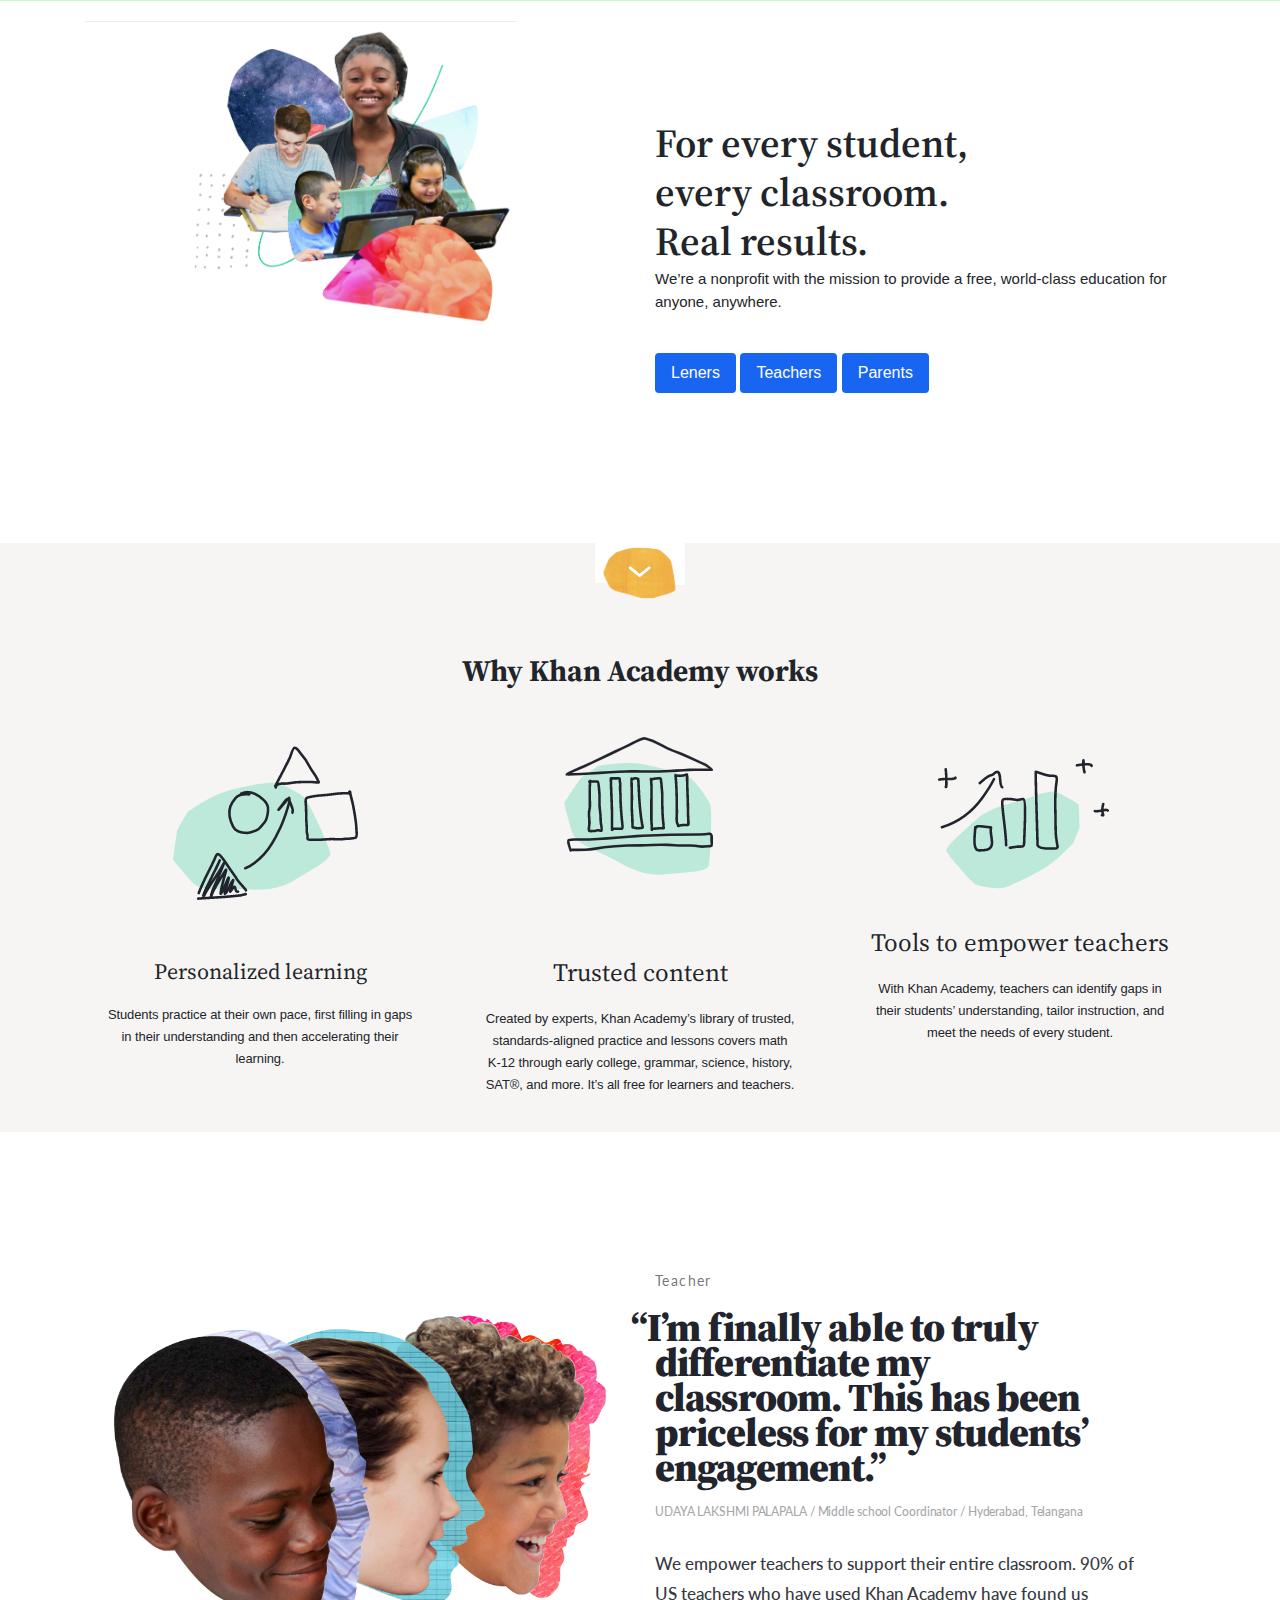
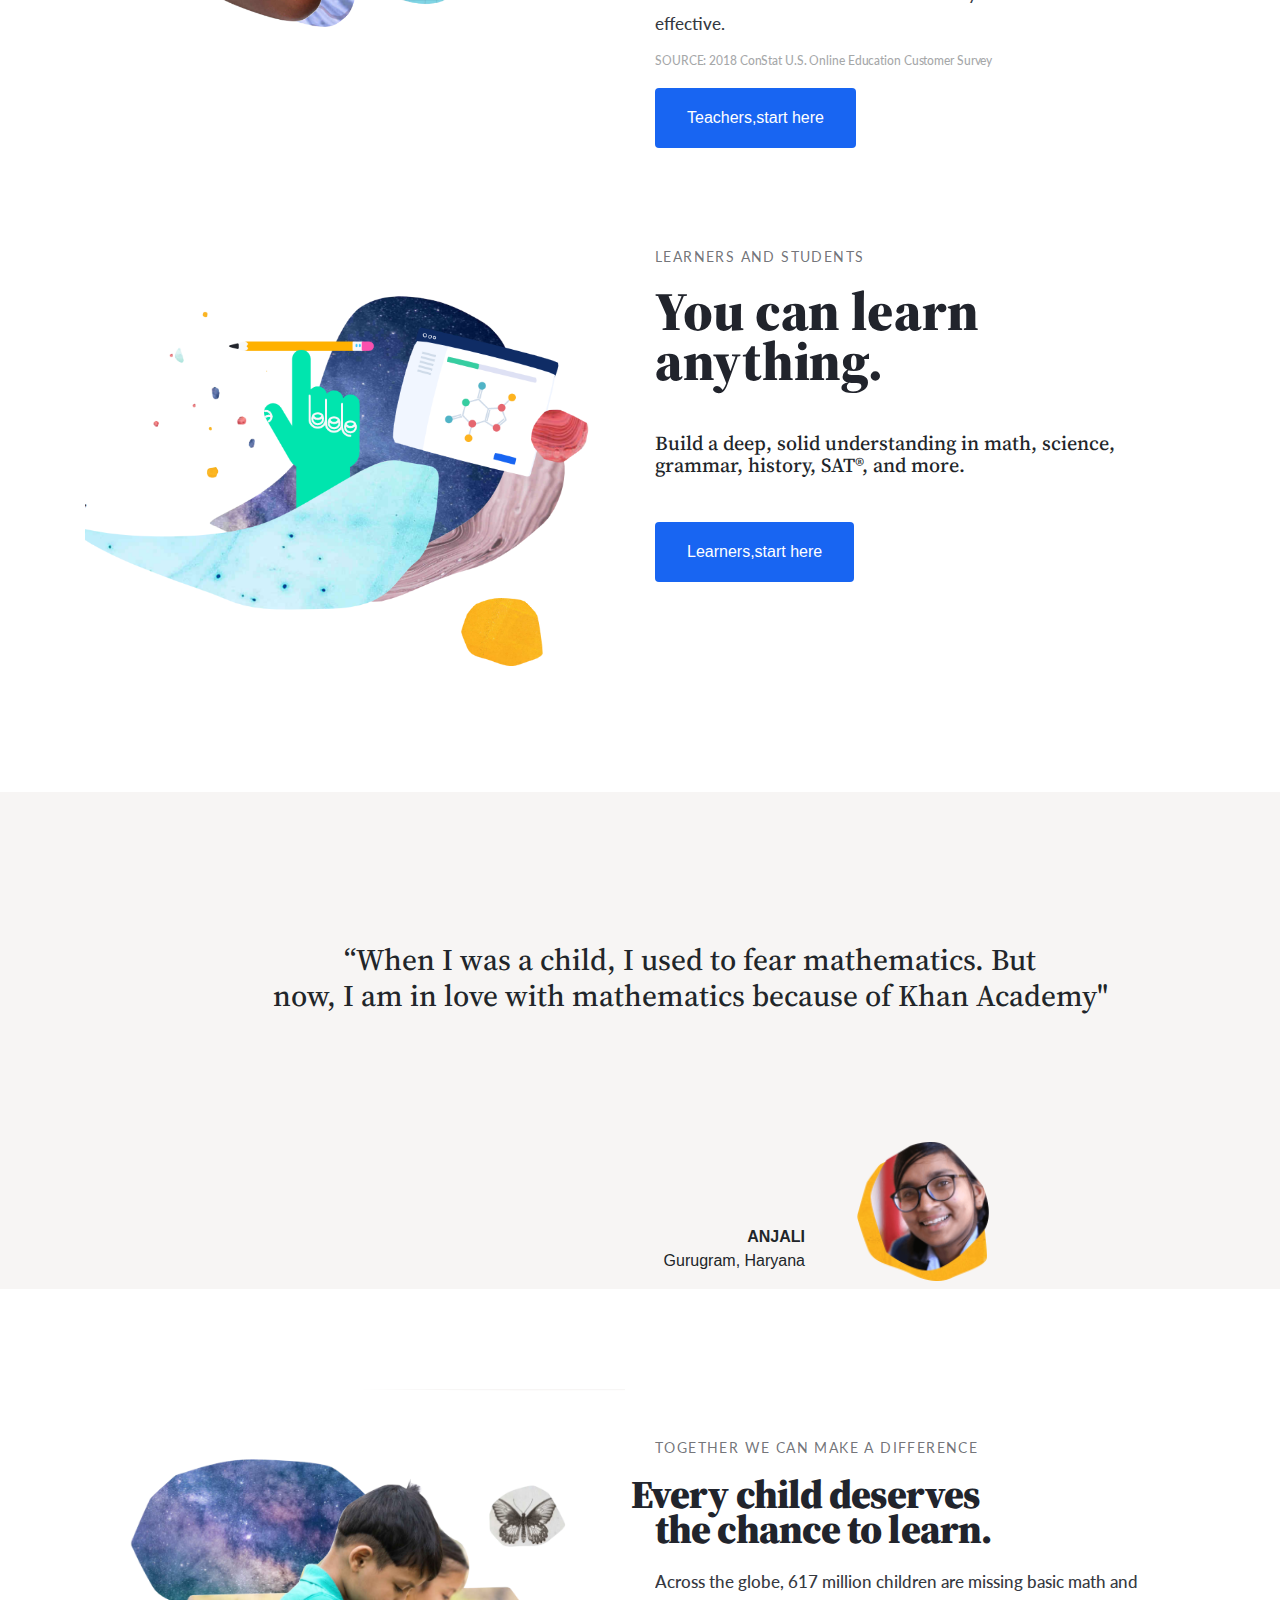
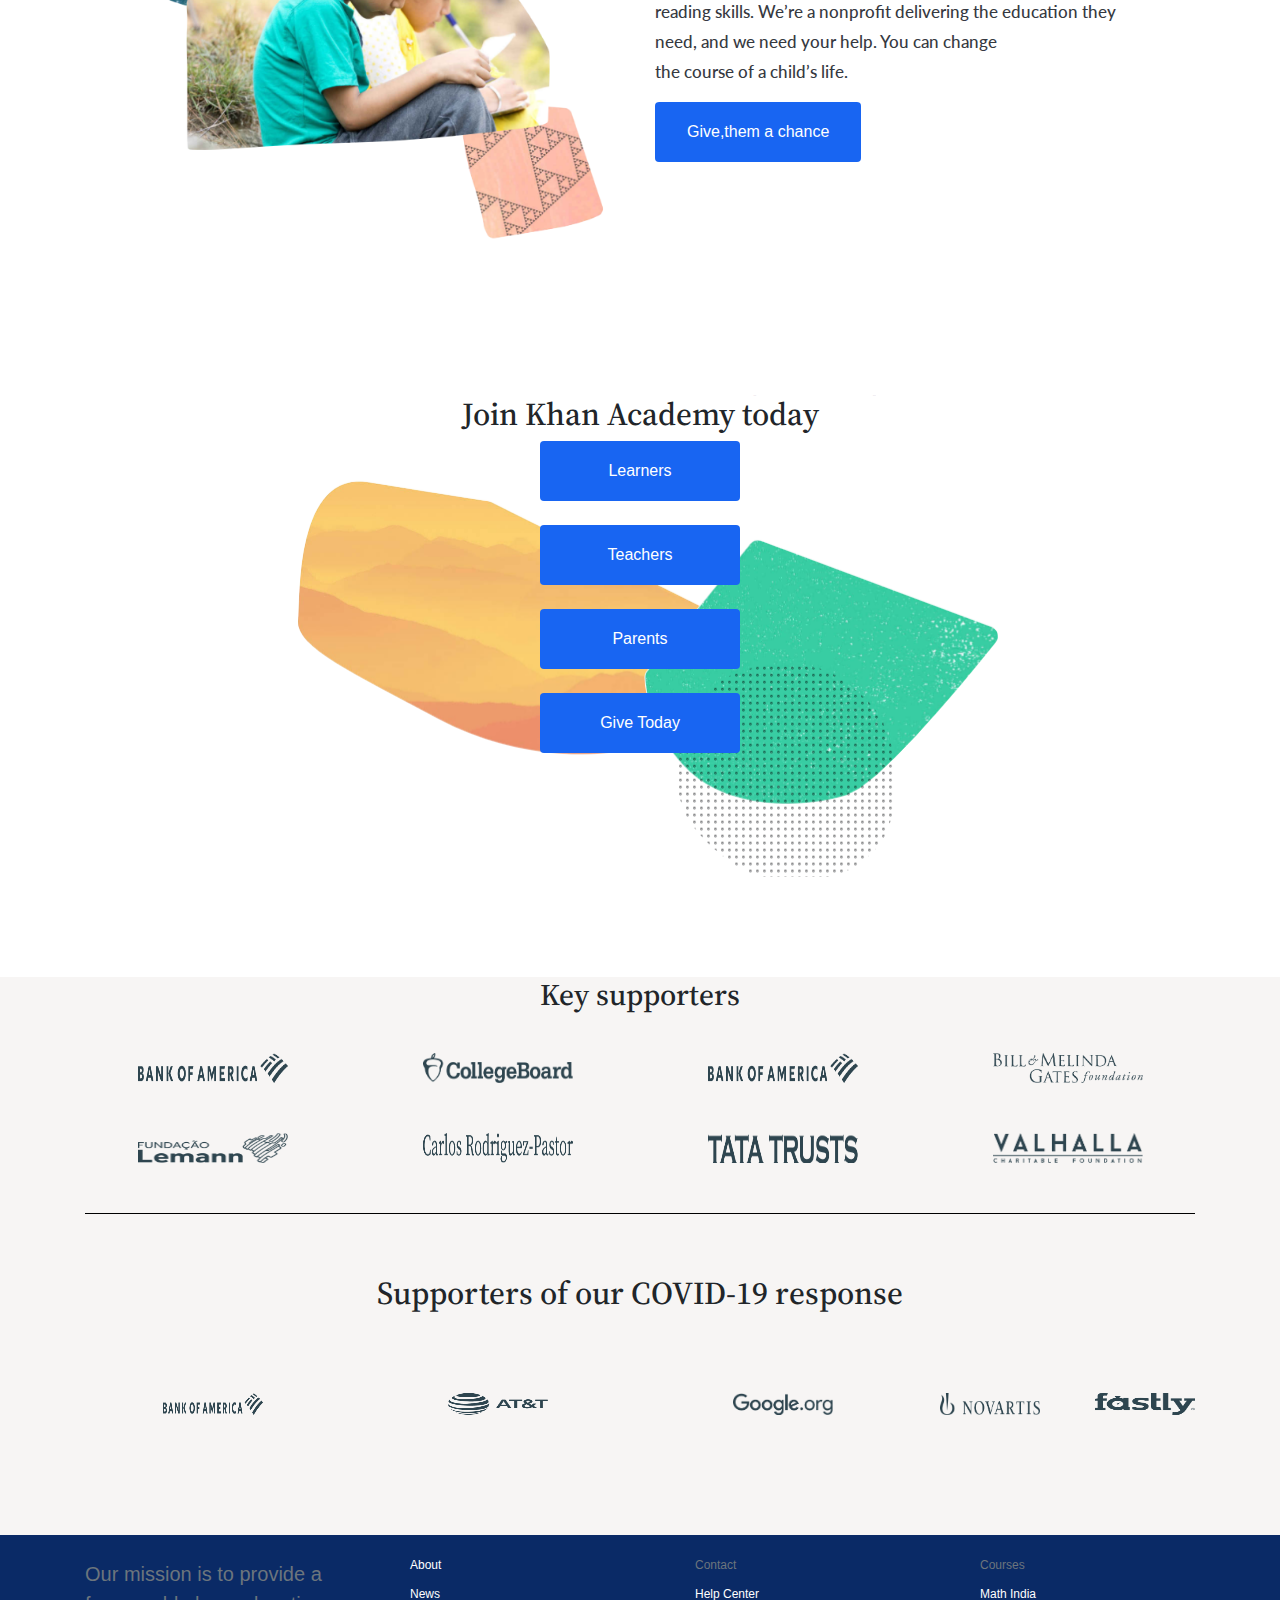
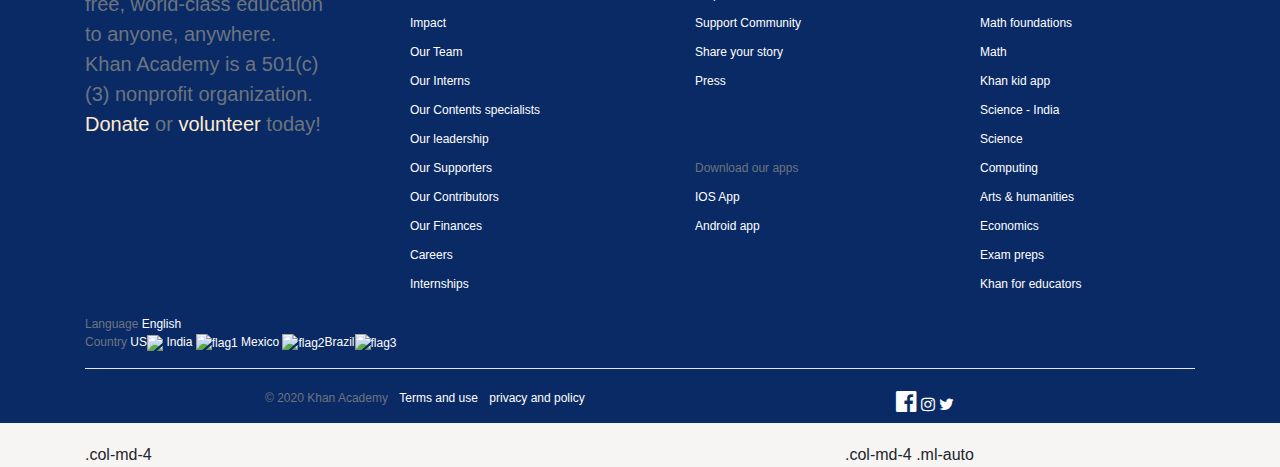
==== commit b81caf72: "edited" ====
--- a/index.html
+++ b/index.html
@@ -5,72 +5,35 @@
     <meta name="viewport" content="width=device-width, initial-scale=1.0">
     <title>Khan Academy|Free Online class</title>
     <link rel= "icon" href="https://media.glassdoor.com/sqls/452278/khan-academy-squarelogo-1534439244132.png" >
-     <link rel="stylesheet" href="https://cdnjs.cloudflare.com/ajax/libs/font-awesome/4.7.0/css/font-awesome.min.css">
+    <link rel="stylesheet" href="https://cdnjs.cloudflare.com/ajax/libs/font-awesome/4.7.0/css/font-awesome.min.css">
+    <link rel="stylesheet" href="https://cdnjs.cloudflare.com/ajax/libs/font-awesome/4.7.0/css/font-awesome.min.css">
     <link href='http://fonts.googleapis.com/css?family=Lato:400,700' rel='stylesheet' type='text/css'>
-        type="image/x-icon">
+    <link rel="stylesheet" media="screen and (max-width: 500px)" href="smallscreen.css">
+    <link href='http://fonts.googleapis.com/css?family=Lato:400,700' rel='stylesheet' type='text/css'>
+    <link href="https://fonts.googleapis.com/css2?family=Source+Serif+Pro:wght@300;400;600&display=swap" rel="stylesheet">
+    <link rel="preconnect" href="https://fonts.gstatic.com">
+    <link rel="preconnect" href="https://fonts.gstatic.com">
+    <link rel="preconnect" href="https://fonts.gstatic.com">
+    
     <link rel="stylesheet" href="css/bootstrap.css">
     <link rel="stylesheet" href="css/style.css">
 </head>
 <body>
   
-   <div class="container">
-    <nav class="navbar navbar-expand-lg navbar-light ">
+  
       
-      <ul class="navbar-nav mr-auto">
-        <li class="nav-item dropdown">
-          <a class="nav-link dropdown-toggle text" href="#" id="navbarDropdown" role="button" data-toggle="dropdown" aria-haspopup="true" aria-expanded="false">
-            Course
-          </a>
-            <div class="dropdown-menu" aria-labelledby="navbarDropdown">
-                  <a class="dropdown-item" href="#">Action</a>
-                  <a class="dropdown-item" href="#">Another action</a>
-                  <div class="dropdown-divider"></div>
-                  <a class="dropdown-item" href="#">Something else here</a>
-                </div>
-              </li>
-        </ul>
-
-        <div class="form-inline">
-            
-            <input class="form-control mr-sm-1 text" type="search" placeholder="Search" aria-label="Search">
-            <img src="./asset/logo.PNG" style="margin-left: 100px;">
-            
-            
-           
-        </div>
-         
-              
-        
-      
-        <div class="collapse navbar-collapse" id="navbarSupportedContent">
-           
-
-          <ul class="navbar-nav mr-auto">
-            <img src="./asset/logo.PNG" class="logo1">
-           
-          </ul>
-          <div class="form-inline my-2 my-lg-0">
-            
-            <p class="nav-link text" >Donate </p>
-            <p class="nav-link text" >Sign Up </p>
-            <p class="nav-link text" > Login</p>
-            
-          </div>
-        </div>
-      </nav>
-    </div>
       <hr style="background-color:rgb(196,1961,196); height: 1px; border-width: 0px; margin-top: 0px;">
     <div class="container">
         <div class="row">
+          <div class="col-lg-6 ">
+            <img src="./asset/Capture1.PNG" alt="" class="img">
+          </div>
           <div class="col-lg-6">
-            <img src="./asset/Capture1.PNG" alt="" class="img">
-          </div>
-          <div class="col-lg-6">
-            <div class="head">
+            <div class="head" style="margin-bottom: 20px;">
               <p class="text-head">For every student,<br>every classroom.<br>Real results.
                 </p>
-              <p class="text-sub">
-                  We’re a nonprofit with the mission to provide a free, world-class<br> education for anyone, anywhere.
+              <p class="text-sub " >
+                  We’re a nonprofit with the mission to provide a free, world-class  education for anyone, anywhere. 
                </p>
             </div>
             <div class="button-sec">
@@ -83,30 +46,33 @@
     </div>
    <section class="second-section">
     
-     <div class="center-align">
+     <div class="text-center">
        <img src="asset/5.PNG" class="img-btn text-center" >
        
        
       </div>
      
-      <div class="container">
-        <h2 style="text-align: center; margin-bottom: 8px;font-size: 30px;">Why Khan Academy works</h2>
+      <div class="container text-center">
+        
+          <p class="p-why-sec text-center"> <b>Why Khan Academy works</b></p>
+        
+        
         <div class="row text-center">   
        
-          <div class="col-md-4">
+          <div class=" col-md-4 text-center">
           <div class="imgfor3sec" >
            <img src="./asset/1.PNG">
-           <div class="card-body">
-            <h3>Personalized learning</h3>
-             <p class="smallpara">Students practice at their own pace, first filling in gaps in their understanding and then accelerating their learning.</p>
+           <div class="card-body text-center" style="font-size: 13px;">
+            <p style="font-size: 22px;font-weight: 400;font-family: 'Source Serif Pro', 'Noto Serif', serif;">Personalized learning</p>
+             <p class="smallpara text-center">Students practice at their own pace, first filling in gaps in their understanding and then accelerating their learning.</p>
            </div>
            </div>
          </div>
-         <div class="col-md-4">
-           <div class="imgfor3sec">
-             <img src="./asset/2.PNG" >
-             <div class="card-body">
-               <h3 >Trusted content</h3>
+         <div class="col-md-4 text-center">
+           <div class="imgfor3sec text-center">
+             <img src="./asset/2.PNG" style="padding-bottom: 32px;" >
+             <div class="card-body text-center">
+              <p style="font-size: 25px;font-weight: 400;font-family: 'Source Serif Pro', 'Noto Serif', serif;">Trusted content</p>
                <p class="smallpara">Created by experts, Khan Academy’s library of trusted, standards-aligned practice and lessons covers math K-12 through early college, grammar, science, history, SAT®, and more. It’s all free for learners and teachers.</p>
              </div>
            </div>
@@ -115,7 +81,7 @@
            <div class="imgfor3sec" >
              <img src="./asset/3.PNG" >
              <div class="card-body">
-               <h3>Tools to empower teachers</h3>
+              <p style="font-size: 25px;font-weight: 400;font-family: 'Source Serif Pro', 'Noto Serif', serif;">Tools to empower teachers</p>
                <p class="smallpara">With Khan Academy, teachers can identify gaps in their students’ understanding, tailor instruction, and meet the needs of every student.</p>
              </div>
            </div>
@@ -140,7 +106,7 @@
            Teacher
           </h6>
           <h1 class="font-sub">
-            <b>“I’m finally able to truly differentiate my classroom. This has been priceless for my students’ engagement.”</b>
+            <b>“I’m finally able to truly differentiate my<br> classroom. This has been priceless for my students’ engagement.”</b>
           </h1>
           <h6 class="h6-small">
             UDAYA LAKSHMI PALAPALA / Middle school Coordinator / Hyderabad, Telangana
@@ -162,6 +128,11 @@
     </div>
     <div class=container>
       <div class="row">
+
+        <div class="col-lg-6">
+          <img src="./asset/6.PNG" alt="" class="img-159">
+         </div>
+         
         <div class="col-lg-6">
           <h6 class="h6-sub">
             LEARNERS AND STUDENTS
@@ -177,9 +148,7 @@
              
              </div>
          </div> 
-            <div class="col-lg-6">
-              <img src="./asset/6.PNG" alt="" class="img-159">
-             </div>         
+                     
             
       </div>
 
@@ -229,7 +198,7 @@
                 <b>Every child deserves <br>the chance to learn.</b>
               </h1>
               
-              <h5 class="h3-sub ">
+              <h5 class="h3-sub">
                 Across the globe, 617 million children are missing basic math and reading skills. We’re a nonprofit delivering the education they need, and we need your help. You can change<br> the course of a child’s life.
               </h5>
               <div class="button-sec">
@@ -240,7 +209,7 @@
         </div> 
       </div>
       
-      <section >
+      <section class="join-academy-section">
         <div class="row">
           <div class="col-lg-12 text-center c-206 ">
             <h2 class="h2-254 text-center">Join Khan Academy today</h2>
@@ -290,13 +259,13 @@
                   <img src="asset/novartis-gray@2x.png" alt="" class="img-260" > <img src="asset/fastly-gray@2x.png" alt="" class="img-260" style="margin-left: 50px;" ></div>
                 </div>
           </div>
-      </section>
+      
                        
       <footer style="background-color: #0a2a66;">
         <div class="container">
           <div class="row">
             <div class="col-12 col-md-3">
-              <p style="font-size: 20px;" class="text-secondary mt-4">Our mission is to provide a free, world-class education to anyone, anywhere.<br>Khan Academy is a 501(c)(3) nonprofit organization. Donate or volunteer today!</P>
+              <p style="font-size: 20px;" class="text-secondary mt-4">Our mission is to provide a free, world-class education to anyone, anywhere.<br>Khan Academy is a 501(c)(3) nonprofit organization. <span style="color: blanchedalmond;">Donate</span> or <span style="color: blanchedalmond;">volunteer</span> today!</P>
             </div>
             <div class="col-6 col-md-3 mt-3 footerfonts">
              <ul style="list-style-type: none;line-height:242%;">
@@ -355,21 +324,30 @@
           </div>
           <hr style="background-color: white;">
         </div>
+        <div class="container">
+          <div class="row">
+            <div class="col-6 footerfonts">
+            <p class="text-secondary footer_line "> © 2020 Khan Academy  <span class="text-white ml-2"> Terms and use </span>  <span class="text-white ml-2"> privacy and policy </span></p>
+            </div>
+            <div class="col-6 text-center">
+              <i style="font-size:24px" class="fa text-white">&#xf230;</i>
+              <i class="fa fa-instagram text-white" aria-hidden="true"></i>
+              <i class="fa fa-twitter text-white" aria-hidden="true"></i>
+            </div>
+          </div>
+      </div>
+      </footer>
+      <div class="container">
         <div class="row">
-          <div class="col-6 footerfonts">
-          <p class="text-secondary footer_line "> © 2020 Khan Academy  <span class="text-white ml-2"> Terms and use </span>  <span class="text-white ml-2"> privacy and policy </span></p>
-          </div>
-          <div class="col-6 text-center">
-            <i style="font-size:24px" class="fa text-white">&#xf230;</i>
-            <i class="fa fa-instagram text-white" aria-hidden="true"></i>
-            <i class="fa fa-twitter text-white" aria-hidden="true"></i>
-          </div>
-        </div>
-      </footer>
+          <div class="col-md-4">.col-md-4</div>
+          <div class="col-md-4 ml-auto">.col-md-4 .ml-auto</div>
+        </div>
+      </div>
+    </section>
                           <script src="https://code.jquery.com/jquery-3.5.1.slim.min.js" integrity="sha384-DfXdz2htPH0lsSSs5nCTpuj/zy4C+OGpamoFVy38MVBnE+IbbVYUew+OrCXaRkfj" crossorigin="anonymous"></script>
                           <script src="https://cdn.jsdelivr.net/npm/popper.js@1.16.1/dist/umd/popper.min.js" integrity="sha384-9/reFTGAW83EW2RDu2S0VKaIzap3H66lZH81PoYlFhbGU+6BZp6G7niu735Sk7lN" crossorigin="anonymous"></script>
                           <script src="https://cdn.jsdelivr.net/npm/bootstrap@4.5.3/dist/js/bootstrap.min.js" integrity="sha384-w1Q4orYjBQndcko6MimVbzY0tgp4pWB4lZ7lr30WKz0vr/aWKhXdBNmNb5D92v7s" crossorigin="anonymous"></script> 
-                    
+                          <script src="https://cdn.jsdelivr.net/npm/bootstrap@4.5.3/dist/js/bootstrap.min.js" integrity="sha384-w1Q4orYjBQndcko6MimVbzY0tgp4pWB4lZ7lr30WKz0vr/aWKhXdBNmNb5D92v7s" crossorigin="anonymous"></script> 
                         </body>
                       </html>
 
--- a/css/style.css
+++ b/css/style.css
@@ -1,3 +1,35 @@
+.placeholder { 
+    color: red;
+    opacity: 1;
+  }
+  .img
+{
+    width: 80%;
+    
+    
+  
+}
+
+
+
+
+
+
+
+
+
+
+
+
+
+
+
+
+
+
+
+
+
 .text
 {   
    
@@ -10,21 +42,31 @@
    margin-top: 100px;
 
 }
+@media screen and (max-width: 566px)
+{}
 .text-sub
 {
-  font-size: 20px;
+  font-size: 17px;
  font-size: 15px;
  margin-bottom: 5px;
+ 
 }
 .text-head
-{
-    font-family: 'Source Serif Pro', 'Noto Serif', serif !important;
-    font-size: 45px !important;
+{   
+    vertical-align: text-bottom;
+    font-family: 'Source Serif Pro', 'Noto Serif';
+    font-size: 40px !important;
     font-weight: 600 !important;
-    line-height: 50px !important;
+    line-height: 45px !important;
+    display: inline;
+    font-size: 100%;
+   
+    
+   
 }
 .button
 {
+    display: inline-block;
     -webkit-box-pack: center !important;
     -ms-flex-pack: center !important;
     -webkit-box-align: center !important;
@@ -65,12 +107,7 @@
 {
     margin-top: 10px;
 }
-.img
-{
-    width: 100%;
-    
-  
-}
+
 .container 
 {
     
@@ -122,6 +159,7 @@
 {
  background-color:#F7F5F4;
  margin-top: 5px; 
+ 
    
 
 }
@@ -185,6 +223,12 @@
     margin: 10 0 107px 0 !important;  
 }
 
+@media screen and (min-width: 768px){
+.font-sub {
+    font-size: 44px !important;
+    line-height: 48px !important;
+}
+}
 .font-sub
 {
     
@@ -194,11 +238,50 @@
     display: block !important;
     font-family: 'Source Serif Pro', 'Noto Serif', serif !important;
     font-size: 40px !important;
-    font-weight: 600 !important;
+    
     line-height: 35px !important;
-    letter-spacing: -0.1px !important;
-    text-indent: -0.35em !important;
-}
+    letter-spacing: -0.9px !important;
+    font-weight: 600;
+    
+}
+
+.join-academy-section{
+    padding: 0px 15px;
+}
+
+@media(min-width: 768px){
+    .font-sub{
+        text-indent: -0.60em;
+    }
+}
+
+.p-why-sec
+{
+    font-size: 30px;
+    line-height: 35px;
+    font-family: 'Source Serif Pro', 'Noto Serif', serif;
+    letter-spacing: -0.1px 
+}
+
+@media screen and (max-width: 567px){
+    .smallpara {
+        font-size: 14px ;
+        line-height: 22px ;
+    }
+    
+
+}
+.smallpara {
+    font-size: 13px ;
+    line-height: 22px ;
+    letter-spacing: -0.1px
+}
+
+.imgfor3sec2
+{
+    padding-bottom: 200px;
+}
+
 
 .h6-small
 {   
@@ -469,6 +552,8 @@
 }
 .sec-240
 {
+    margin-bottom: 0%;
+    background-color: red;
     background-color: #F7F5F4;
     
     
@@ -587,4 +672,17 @@
 .logo1{
     opacity: 0;
     cursor: pointer;
-}+}
+
+
+
+
+
+
+
+
+
+
+
+
+
